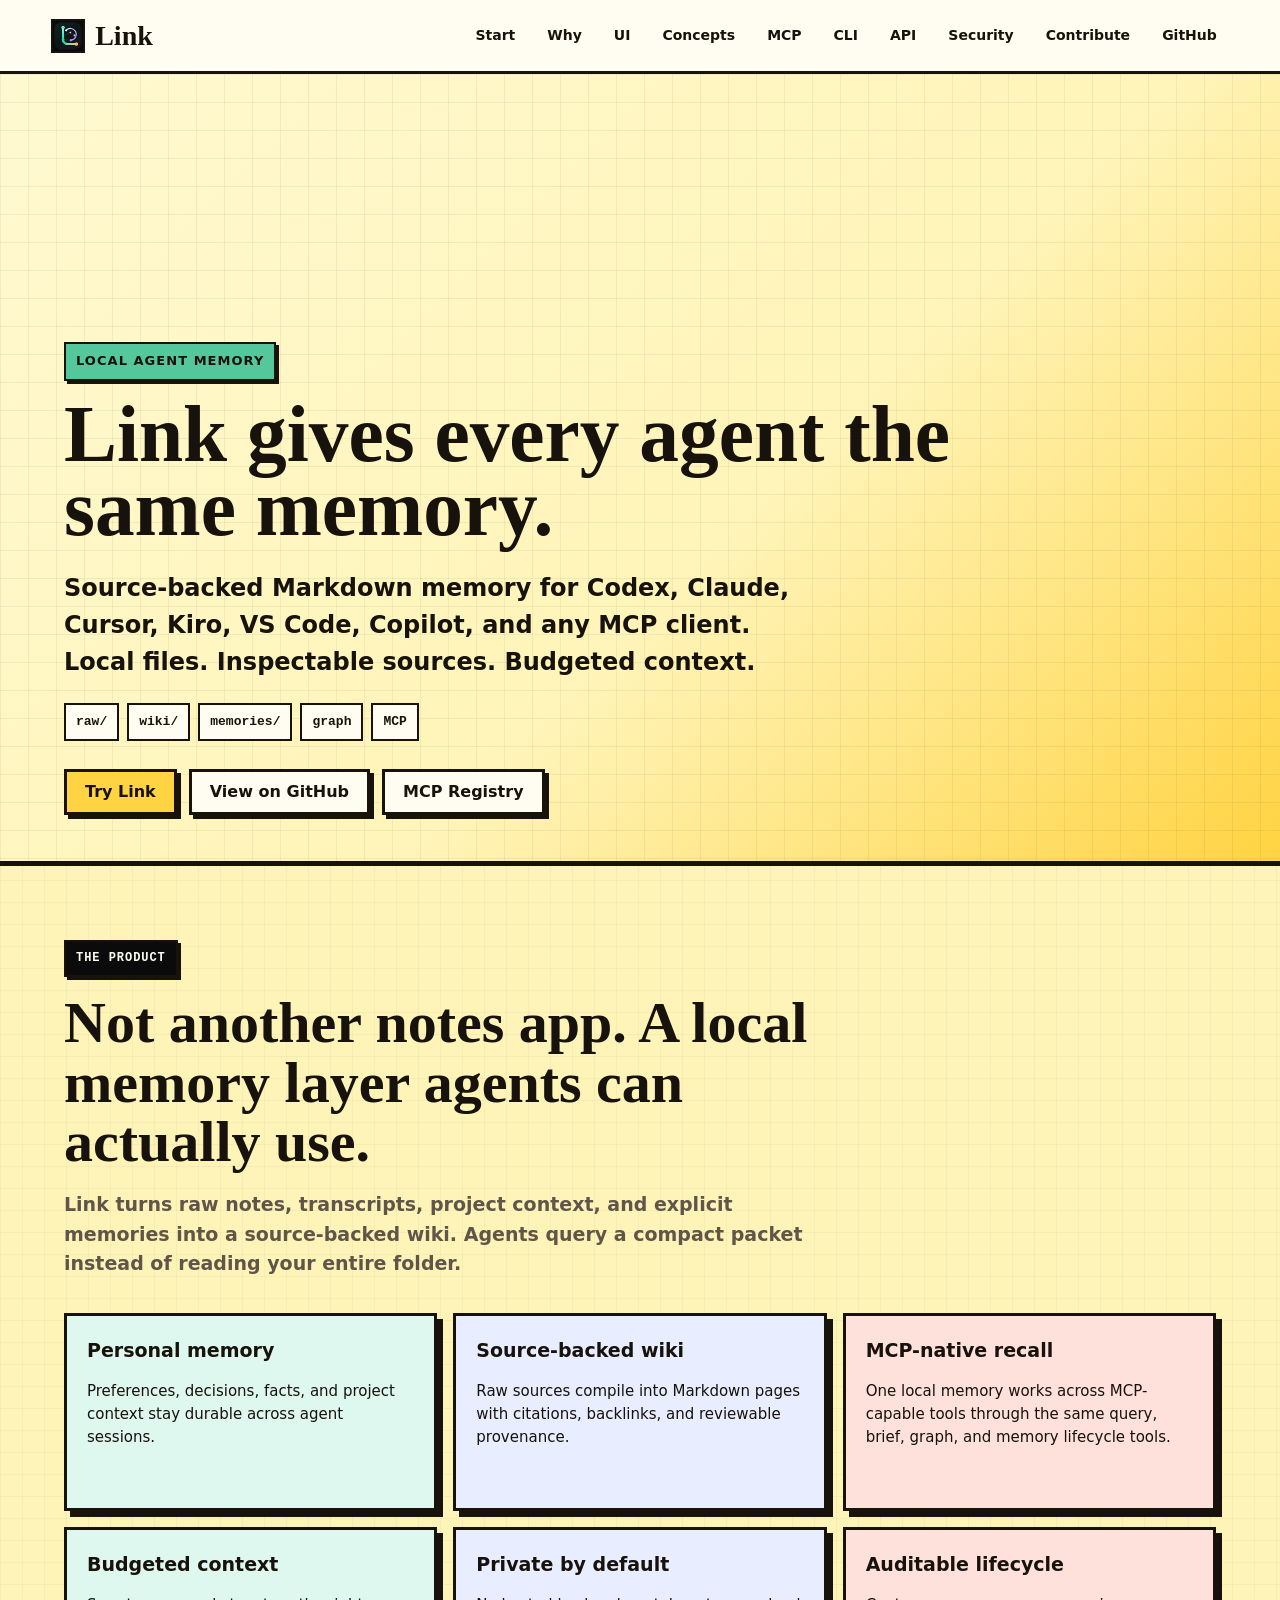
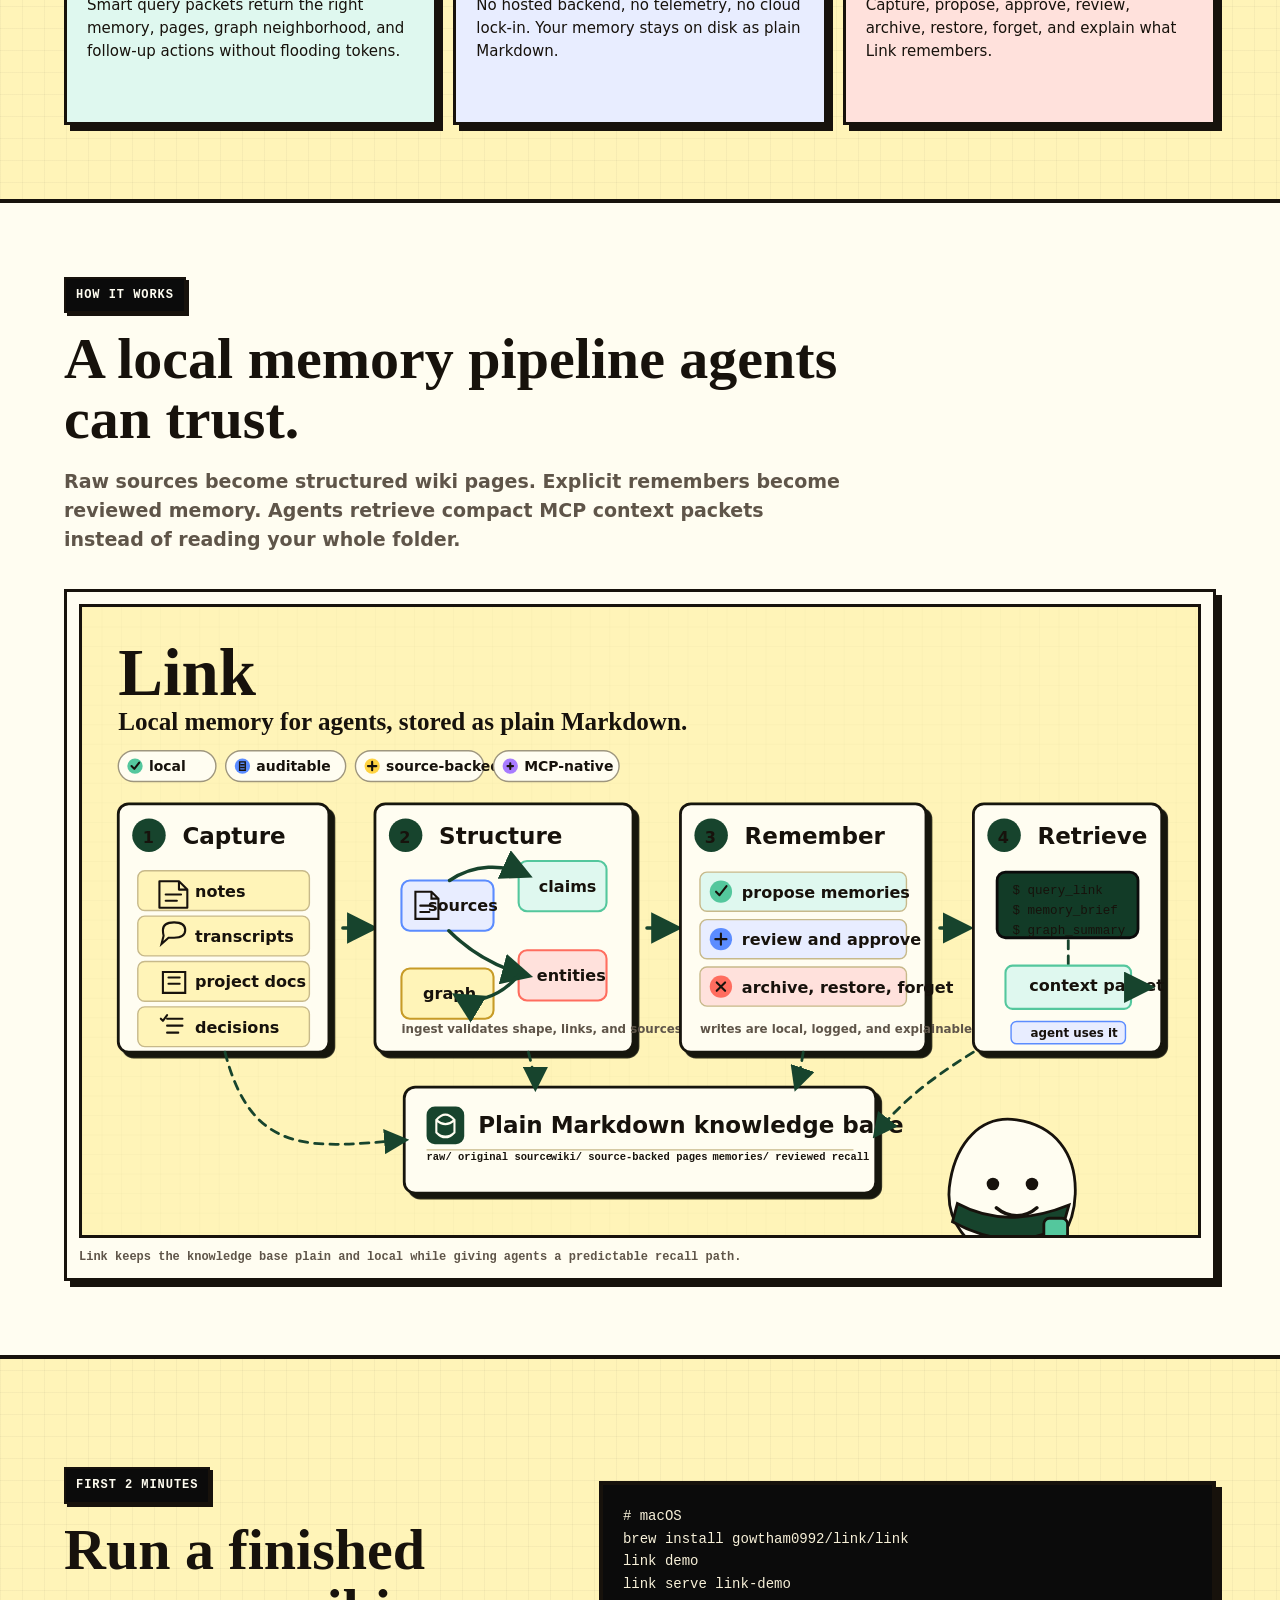
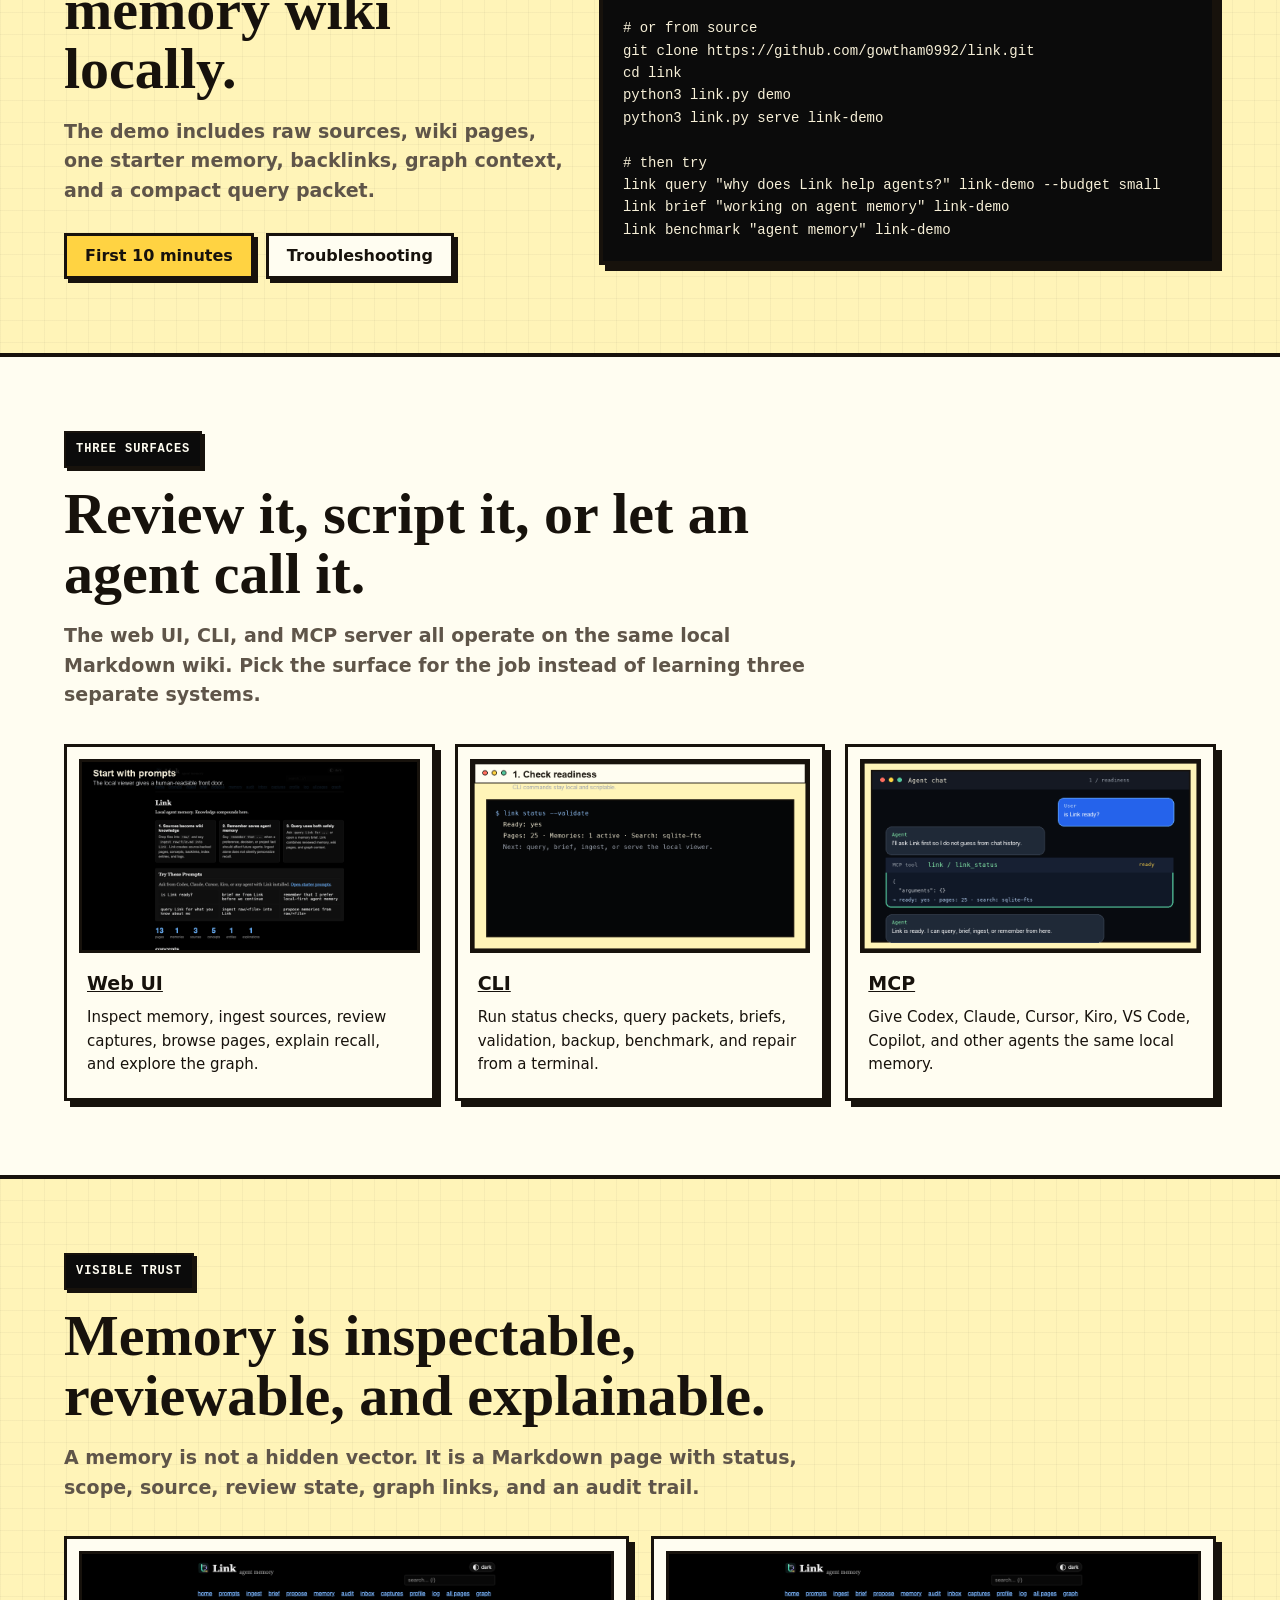
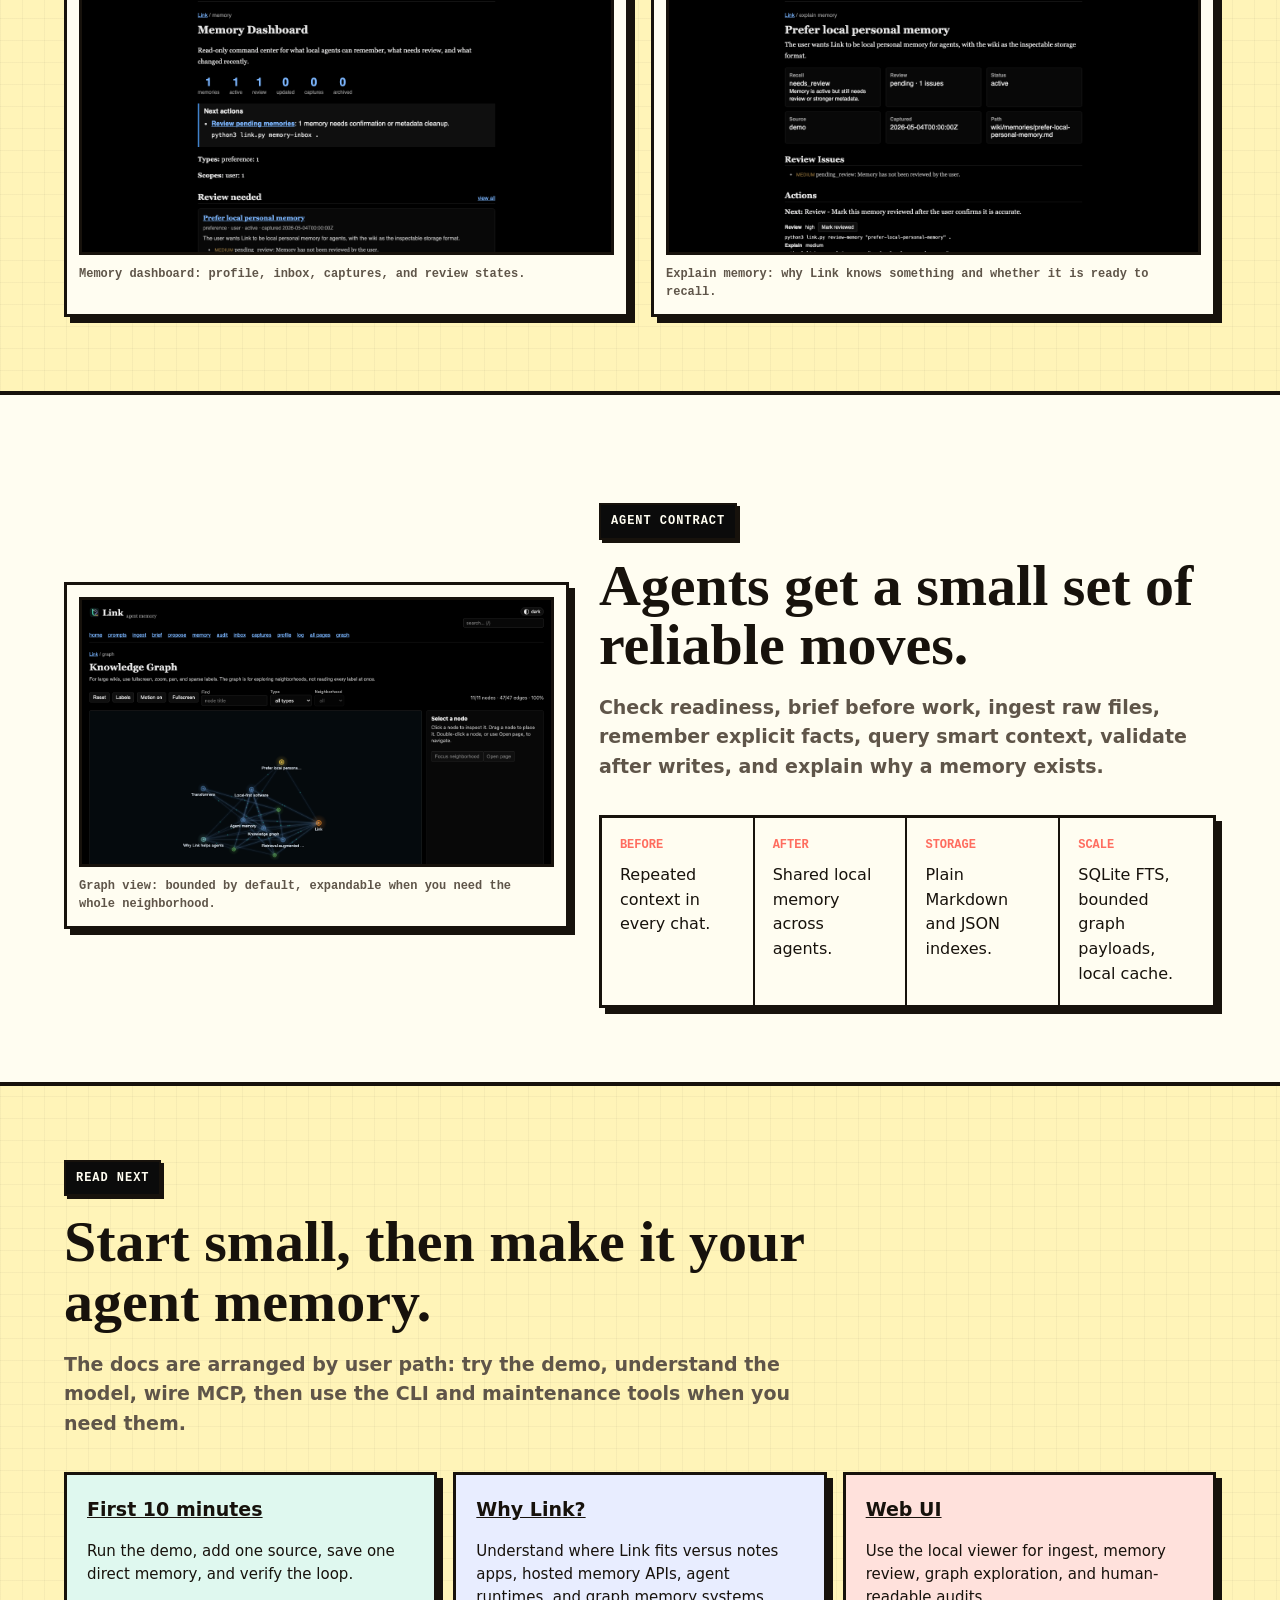
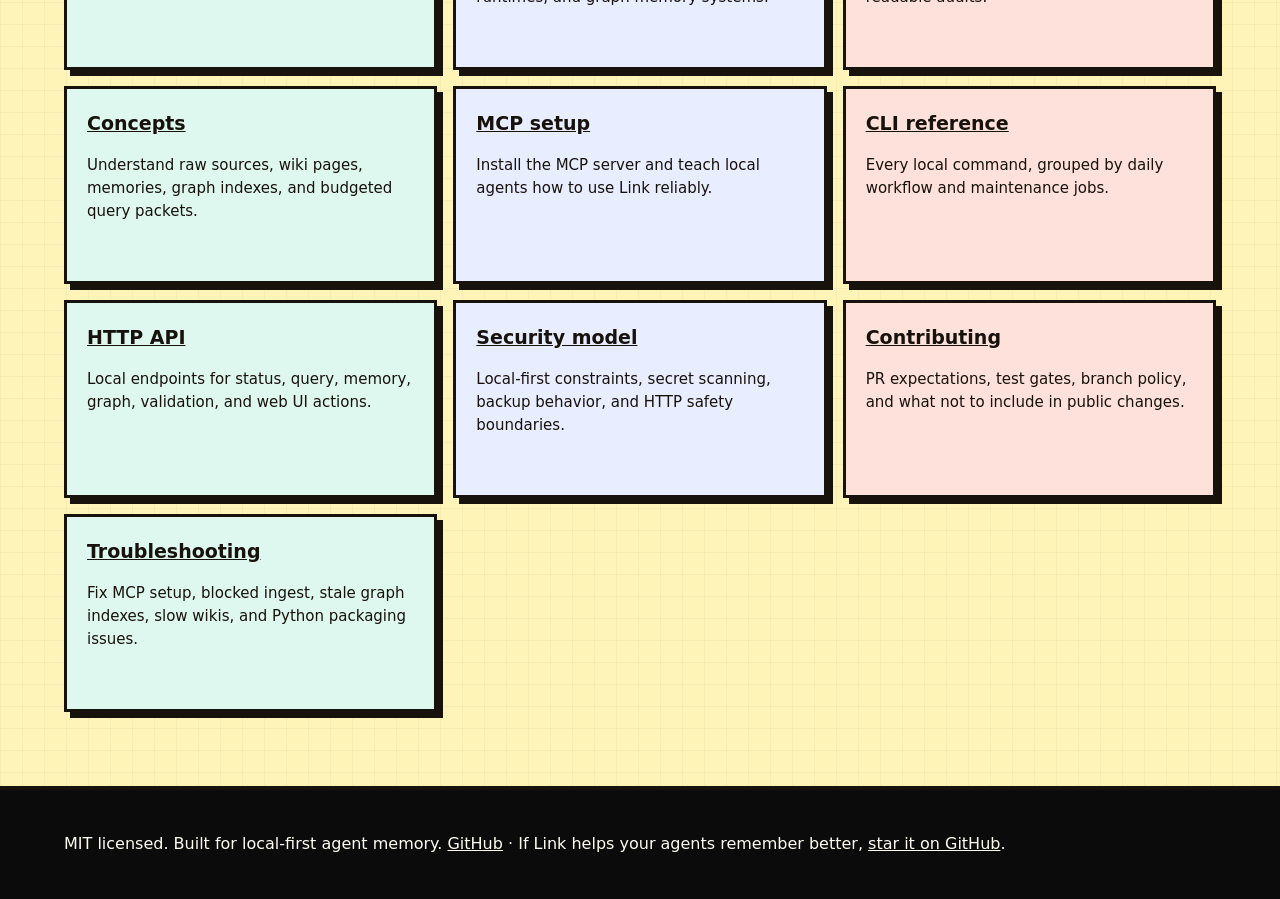
==== docs/index.html @ 5874fead "Add Link architecture diagram" ====
<!doctype html>
<html lang="en">
<head>
  <meta charset="utf-8">
  <meta name="viewport" content="width=device-width, initial-scale=1">
  <meta name="description" content="Link is local, source-backed memory for LLM agents, stored as inspectable Markdown on your machine.">
  <title>Link - Local Agent Memory</title>
  <link rel="stylesheet" href="assets/site.css">
</head>
<body>
  <nav class="site-nav" aria-label="Main">
    <a class="brand" href="index.html"><img src="assets/logo.svg" alt="">Link</a>
    <div class="nav-links">
      <a href="getting-started.html">Start</a>
      <a href="why-link.html">Why</a>
      <a href="ui.html">UI</a>
      <a href="concepts.html">Concepts</a>
      <a href="mcp.html">MCP</a>
      <a href="cli.html">CLI</a>
      <a href="api.html">API</a>
      <a href="security.html">Security</a>
      <a href="contributing.html">Contribute</a>
      <a href="https://github.com/gowtham0992/link">GitHub</a>
    </div>
  </nav>

  <header class="hero" id="top">
    <div class="hero-copy">
      <span class="eyebrow">Local agent memory</span>
      <h1>Link gives every agent the same memory.</h1>
      <p>Source-backed Markdown memory for Codex, Claude, Cursor, Kiro, VS Code, Copilot, and any MCP client. Local files. Inspectable sources. Budgeted context.</p>
      <ul class="hero-notes" aria-label="Link storage model">
        <li>raw/</li>
        <li>wiki/</li>
        <li>memories/</li>
        <li>graph</li>
        <li>MCP</li>
      </ul>
      <div class="actions">
        <a class="button primary" href="getting-started.html">Try Link</a>
        <a class="button" href="https://github.com/gowtham0992/link">View on GitHub</a>
        <a class="button" href="https://registry.modelcontextprotocol.io/?q=io.github.gowtham0992%2Flink">MCP Registry</a>
      </div>
    </div>
  </header>

  <main>
    <section id="why">
      <div class="section-inner">
        <p class="section-kicker">The product</p>
        <h2>Not another notes app. A local memory layer agents can actually use.</h2>
        <p class="lead">Link turns raw notes, transcripts, project context, and explicit memories into a source-backed wiki. Agents query a compact packet instead of reading your entire folder.</p>
        <div class="grid">
          <article class="feature"><h3>Personal memory</h3><p>Preferences, decisions, facts, and project context stay durable across agent sessions.</p></article>
          <article class="feature"><h3>Source-backed wiki</h3><p>Raw sources compile into Markdown pages with citations, backlinks, and reviewable provenance.</p></article>
          <article class="feature"><h3>MCP-native recall</h3><p>One local memory works across MCP-capable tools through the same query, brief, graph, and memory lifecycle tools.</p></article>
          <article class="feature"><h3>Budgeted context</h3><p>Smart query packets return the right memory, pages, graph neighborhood, and follow-up actions without flooding tokens.</p></article>
          <article class="feature"><h3>Private by default</h3><p>No hosted backend, no telemetry, no cloud lock-in. Your memory stays on disk as plain Markdown.</p></article>
          <article class="feature"><h3>Auditable lifecycle</h3><p>Capture, propose, approve, review, archive, restore, forget, and explain what Link remembers.</p></article>
        </div>
      </div>
    </section>

    <section id="architecture">
      <div class="section-inner">
        <p class="section-kicker">How it works</p>
        <h2>A local memory pipeline agents can trust.</h2>
        <p class="lead">Raw sources become structured wiki pages. Explicit remembers become reviewed memory. Agents retrieve compact MCP context packets instead of reading your whole folder.</p>
        <figure class="architecture-card">
          <img src="assets/link-architecture.svg" alt="Link architecture: capture sources, structure wiki knowledge, review memory, and retrieve compact MCP context">
          <figcaption>Link keeps the knowledge base plain and local while giving agents a predictable recall path.</figcaption>
        </figure>
      </div>
    </section>

    <section id="quick-start">
      <div class="section-inner flow">
        <div>
          <p class="section-kicker">First 2 minutes</p>
          <h2>Run a finished memory wiki locally.</h2>
          <p class="lead">The demo includes raw sources, wiki pages, one starter memory, backlinks, graph context, and a compact query packet.</p>
          <div class="actions">
            <a class="button primary" href="getting-started.html">First 10 minutes</a>
            <a class="button" href="troubleshooting.html">Troubleshooting</a>
          </div>
        </div>
        <pre><code># macOS
brew install gowtham0992/link/link
link demo
link serve link-demo

# or from source
git clone https://github.com/gowtham0992/link.git
cd link
python3 link.py demo
python3 link.py serve link-demo

# then try
link query "why does Link help agents?" link-demo --budget small
link brief "working on agent memory" link-demo
link benchmark "agent memory" link-demo</code></pre>
      </div>
    </section>

    <section id="surfaces">
      <div class="section-inner">
        <p class="section-kicker">Three surfaces</p>
        <h2>Review it, script it, or let an agent call it.</h2>
        <p class="lead">The web UI, CLI, and MCP server all operate on the same local Markdown wiki. Pick the surface for the job instead of learning three separate systems.</p>
        <div class="media-grid">
          <article class="media-card">
            <a href="ui.html"><img src="assets/link-ui-tour.gif" alt="Animated Link web UI walkthrough"></a>
            <h3><a href="ui.html">Web UI</a></h3>
            <p>Inspect memory, ingest sources, review captures, browse pages, explain recall, and explore the graph.</p>
          </article>
          <article class="media-card">
            <a href="cli.html"><img src="assets/link-cli-tour.gif" alt="Animated Link CLI walkthrough"></a>
            <h3><a href="cli.html">CLI</a></h3>
            <p>Run status checks, query packets, briefs, validation, backup, benchmark, and repair from a terminal.</p>
          </article>
          <article class="media-card">
            <a href="mcp.html"><img src="assets/link-mcp-agent-chat.gif" alt="Animated Link MCP agent walkthrough"></a>
            <h3><a href="mcp.html">MCP</a></h3>
            <p>Give Codex, Claude, Cursor, Kiro, VS Code, Copilot, and other agents the same local memory.</p>
          </article>
        </div>
      </div>
    </section>

    <section id="memory">
      <div class="section-inner">
        <p class="section-kicker">Visible trust</p>
        <h2>Memory is inspectable, reviewable, and explainable.</h2>
        <p class="lead">A memory is not a hidden vector. It is a Markdown page with status, scope, source, review state, graph links, and an audit trail.</p>
        <div class="screenshot-row">
          <figure class="screenshot-card">
            <img src="assets/link-memory-dashboard-dark.png" alt="Link memory dashboard">
            <figcaption>Memory dashboard: profile, inbox, captures, and review states.</figcaption>
          </figure>
          <figure class="screenshot-card">
            <img src="assets/link-explain-memory-dark.png" alt="Link explain memory view">
            <figcaption>Explain memory: why Link knows something and whether it is ready to recall.</figcaption>
          </figure>
        </div>
      </div>
    </section>

    <section id="mcp">
      <div class="section-inner flow">
        <figure class="screenshot-card">
          <img src="assets/link-graph-dark.png" alt="Link graph view">
          <figcaption>Graph view: bounded by default, expandable when you need the whole neighborhood.</figcaption>
        </figure>
        <div>
          <p class="section-kicker">Agent contract</p>
          <h2>Agents get a small set of reliable moves.</h2>
          <p class="lead">Check readiness, brief before work, ingest raw files, remember explicit facts, query smart context, validate after writes, and explain why a memory exists.</p>
          <div class="compare">
            <div><strong>Before</strong>Repeated context in every chat.</div>
            <div><strong>After</strong>Shared local memory across agents.</div>
            <div><strong>Storage</strong>Plain Markdown and JSON indexes.</div>
            <div><strong>Scale</strong>SQLite FTS, bounded graph payloads, local cache.</div>
          </div>
        </div>
      </div>
    </section>

    <section>
      <div class="section-inner">
        <p class="section-kicker">Read next</p>
        <h2>Start small, then make it your agent memory.</h2>
        <p class="lead">The docs are arranged by user path: try the demo, understand the model, wire MCP, then use the CLI and maintenance tools when you need them.</p>
        <div class="grid">
          <article class="feature"><h3><a href="getting-started.html">First 10 minutes</a></h3><p>Run the demo, add one source, save one direct memory, and verify the loop.</p></article>
          <article class="feature"><h3><a href="why-link.html">Why Link?</a></h3><p>Understand where Link fits versus notes apps, hosted memory APIs, agent runtimes, and graph memory systems.</p></article>
          <article class="feature"><h3><a href="ui.html">Web UI</a></h3><p>Use the local viewer for ingest, memory review, graph exploration, and human-readable audits.</p></article>
          <article class="feature"><h3><a href="concepts.html">Concepts</a></h3><p>Understand raw sources, wiki pages, memories, graph indexes, and budgeted query packets.</p></article>
          <article class="feature"><h3><a href="mcp.html">MCP setup</a></h3><p>Install the MCP server and teach local agents how to use Link reliably.</p></article>
          <article class="feature"><h3><a href="cli.html">CLI reference</a></h3><p>Every local command, grouped by daily workflow and maintenance jobs.</p></article>
          <article class="feature"><h3><a href="api.html">HTTP API</a></h3><p>Local endpoints for status, query, memory, graph, validation, and web UI actions.</p></article>
          <article class="feature"><h3><a href="security.html">Security model</a></h3><p>Local-first constraints, secret scanning, backup behavior, and HTTP safety boundaries.</p></article>
          <article class="feature"><h3><a href="contributing.html">Contributing</a></h3><p>PR expectations, test gates, branch policy, and what not to include in public changes.</p></article>
          <article class="feature"><h3><a href="troubleshooting.html">Troubleshooting</a></h3><p>Fix MCP setup, blocked ingest, stale graph indexes, slow wikis, and Python packaging issues.</p></article>
        </div>
      </div>
    </section>
  </main>

  <footer>
    <div class="section-inner">MIT licensed. Built for local-first agent memory. <a href="https://github.com/gowtham0992/link">GitHub</a> · If Link helps your agents remember better, <a href="https://github.com/gowtham0992/link">star it on GitHub</a>.</div>
  </footer>
</body>
</html>
---- docs/assets/site.css ----
:root {
  color-scheme: light;
  --paper: #fff4b8;
  --paper-2: #fffdf1;
  --ink: #17120c;
  --muted: #5f5549;
  --border: #17120c;
  --green: #54c79d;
  --blue: #5b8cff;
  --red: #ff6d5f;
  --purple: #a87cff;
  --yellow: #ffd342;
  --black: #0b0b0b;
  --shadow: 6px 6px 0 var(--border);
  font-family: ui-sans-serif, system-ui, -apple-system, BlinkMacSystemFont, "Segoe UI", sans-serif;
}

* { box-sizing: border-box; }
html { scroll-behavior: smooth; }
body {
  margin: 0;
  color: var(--ink);
  background:
    linear-gradient(rgba(23, 18, 12, 0.035) 1px, transparent 1px),
    linear-gradient(90deg, rgba(23, 18, 12, 0.035) 1px, transparent 1px),
    var(--paper);
  background-size: 22px 22px;
  line-height: 1.55;
}

a { color: inherit; }

.site-nav {
  position: sticky;
  z-index: 10;
  top: 0;
  display: flex;
  align-items: center;
  justify-content: space-between;
  gap: 24px;
  padding: 14px clamp(18px, 4vw, 54px);
  background: var(--paper-2);
  border-bottom: 3px solid var(--border);
}

.brand {
  display: flex;
  align-items: center;
  gap: 10px;
  font-family: Georgia, serif;
  font-size: 28px;
  font-weight: 800;
  letter-spacing: 0;
  text-decoration: none;
  white-space: nowrap;
}

.brand img {
  width: 34px;
  height: 34px;
  border: 2px solid var(--border);
  background: var(--black);
}

.nav-links {
  display: flex;
  align-items: center;
  flex-wrap: wrap;
  gap: 8px;
  color: var(--ink);
  font-size: 14px;
  font-weight: 800;
}

.nav-links a {
  padding: 6px 10px;
  border: 2px solid transparent;
  text-decoration: none;
}

.nav-links a:hover,
.nav-links a[aria-current="page"] {
  background: var(--yellow);
  border-color: var(--border);
}

.hero {
  position: relative;
  overflow: hidden;
  min-height: 88vh;
  display: grid;
  align-items: end;
  padding: 74px clamp(20px, 5vw, 72px) 46px;
  background:
    linear-gradient(rgba(23, 18, 12, 0.055) 1px, transparent 1px),
    linear-gradient(90deg, rgba(23, 18, 12, 0.055) 1px, transparent 1px),
    linear-gradient(135deg, #fff9d1 0%, #fff4b8 58%, #ffd342 100%);
  background-size: 28px 28px, 28px 28px, auto;
  border-bottom: 5px solid var(--border);
}

.hero-copy {
  position: relative;
  z-index: 1;
  max-width: 960px;
}

.page-hero {
  padding: 70px clamp(20px, 5vw, 72px) 52px;
  border-bottom: 5px solid var(--border);
  background:
    linear-gradient(rgba(23, 18, 12, 0.055) 1px, transparent 1px),
    linear-gradient(90deg, rgba(23, 18, 12, 0.055) 1px, transparent 1px),
    linear-gradient(135deg, #fffdf1 0%, #fff4b8 76%, #ffd342 100%);
  background-size: 28px 28px, 28px 28px, auto;
}

.hero-inner,
.section-inner {
  max-width: 1160px;
  margin: 0 auto;
}

.eyebrow,
.section-kicker {
  display: inline-flex;
  align-items: center;
  gap: 8px;
  margin: 0 0 16px;
  padding: 7px 10px;
  background: var(--green);
  border: 2px solid var(--border);
  color: var(--ink);
  font-size: 13px;
  font-weight: 900;
  text-transform: uppercase;
  letter-spacing: 0.08em;
  box-shadow: 3px 3px 0 var(--border);
}

.section-kicker {
  background: var(--black);
  color: var(--paper-2);
  font-family: "SFMono-Regular", Consolas, monospace;
  font-size: 12px;
}

h1,
h2 {
  margin: 0;
  font-family: Georgia, "Times New Roman", serif;
  letter-spacing: 0;
}

h1 {
  max-width: 900px;
  font-size: clamp(46px, 6.2vw, 84px);
  line-height: 0.94;
}

h2 {
  max-width: 820px;
  margin-bottom: 18px;
  font-size: clamp(32px, 5vw, 58px);
  line-height: 1.03;
}

h3 {
  margin: 0 0 10px;
  font-size: 19px;
}

.hero p,
.page-hero p {
  max-width: 760px;
  margin: 24px 0 0;
  color: var(--ink);
  font-size: clamp(18px, 2vw, 24px);
  font-weight: 650;
}

.lead {
  max-width: 780px;
  margin: 0;
  color: var(--muted);
  font-size: 19px;
  font-weight: 560;
}

.hero-notes,
.actions {
  display: flex;
  flex-wrap: wrap;
  gap: 8px;
  margin: 22px 0 0;
  padding: 0;
  list-style: none;
}

.hero-notes li,
.chip {
  padding: 7px 10px;
  background: var(--paper-2);
  border: 2px solid var(--border);
  font-family: "SFMono-Regular", Consolas, monospace;
  font-size: 13px;
  font-weight: 800;
}

.actions {
  gap: 12px;
  margin-top: 28px;
}

.button {
  display: inline-flex;
  align-items: center;
  justify-content: center;
  min-height: 46px;
  padding: 0 18px;
  border: 3px solid var(--border);
  background: var(--paper-2);
  color: var(--ink);
  text-decoration: none;
  font-weight: 900;
  box-shadow: 4px 4px 0 var(--border);
  transition: transform 120ms ease, box-shadow 120ms ease;
}

.button:hover {
  transform: translate(2px, 2px);
  box-shadow: 2px 2px 0 var(--border);
}

.button.primary {
  background: var(--yellow);
  border-color: var(--border);
  color: var(--ink);
}

main { background: transparent; }

section,
.doc-section {
  scroll-margin-top: 82px;
  padding: 74px clamp(20px, 5vw, 72px);
  border-bottom: 4px solid var(--border);
}

section:nth-child(2n),
.doc-section.alt { background: var(--paper-2); }

.grid {
  display: grid;
  grid-template-columns: repeat(3, minmax(0, 1fr));
  gap: 16px;
  margin-top: 34px;
}

.grid.two-up {
  grid-template-columns: repeat(2, minmax(0, 1fr));
}

.feature,
.panel {
  min-height: 198px;
  padding: 20px;
  border: 3px solid var(--border);
  background: var(--paper-2);
  box-shadow: var(--shadow);
}

.feature:nth-child(3n + 1) { background: #dff8ef; }
.feature:nth-child(3n + 2) { background: #e8edff; }
.feature:nth-child(3n + 3) { background: #ffe1dc; }

.feature p,
.panel p,
.panel li {
  color: var(--ink);
  font-size: 15px;
}

.flow {
  display: grid;
  grid-template-columns: 0.9fr 1.1fr;
  gap: 30px;
  align-items: center;
  margin-top: 34px;
}

.screenshot-row {
  display: grid;
  grid-template-columns: repeat(2, minmax(0, 1fr));
  gap: 22px;
  margin-top: 34px;
}

.media-grid {
  display: grid;
  grid-template-columns: repeat(3, minmax(0, 1fr));
  gap: 20px;
  margin-top: 34px;
}

.media-card {
  padding: 12px;
  border: 3px solid var(--border);
  background: var(--paper-2);
  box-shadow: var(--shadow);
}

.media-card img {
  width: 100%;
  display: block;
  border: 3px solid var(--border);
  background: var(--black);
}

.media-card h3 {
  margin: 16px 8px 8px;
}

.media-card p {
  margin: 0 8px 10px;
  color: var(--ink);
  font-size: 15px;
}

.flow img,
.screenshot-row img {
  width: 100%;
  display: block;
  border: 4px solid var(--border);
  background: var(--black);
  box-shadow: var(--shadow);
}

.screenshot-card {
  margin: 0;
  padding: 12px;
  border: 3px solid var(--border);
  background: var(--paper-2);
  box-shadow: var(--shadow);
  overflow: hidden;
}

.architecture-card {
  margin: 34px 0 0;
  padding: 12px;
  border: 3px solid var(--border);
  background: var(--paper-2);
  box-shadow: var(--shadow);
}

.architecture-card img {
  display: block;
  width: 100%;
  border: 3px solid var(--border);
  background: var(--paper);
}

.screenshot-card img {
  width: 100%;
  display: block;
  border-width: 3px;
  box-shadow: none;
}

.media-wide {
  max-width: 900px;
  margin: 0 0 28px;
}

.doc-content > .screenshot-card {
  max-width: 900px;
}

figcaption {
  margin-top: 10px;
  font-family: "SFMono-Regular", Consolas, monospace;
  font-size: 12px;
  font-weight: 800;
  color: var(--muted);
}

pre {
  overflow-x: auto;
  margin: 0;
  padding: 20px;
  background: var(--black);
  border: 4px solid var(--border);
  color: #f7f0d8;
  font-size: 14px;
  line-height: 1.6;
  box-shadow: var(--shadow);
}

code { font-family: "SFMono-Regular", Consolas, monospace; }

.compare,
.doc-table,
.choice-table {
  display: grid;
  grid-template-columns: repeat(4, minmax(0, 1fr));
  gap: 0;
  margin-top: 34px;
  border: 3px solid var(--border);
  background: var(--border);
  box-shadow: var(--shadow);
}

.compare div,
.doc-table div,
.choice-table div {
  background: var(--paper-2);
  padding: 18px;
  border-right: 2px solid var(--border);
}

.compare div:last-child,
.doc-table div:last-child { border-right: 0; }

.compare strong,
.doc-table strong,
.choice-table strong {
  display: block;
  margin-bottom: 8px;
  color: var(--red);
  font-family: "SFMono-Regular", Consolas, monospace;
  text-transform: uppercase;
  font-size: 12px;
}

.choice-table {
  grid-template-columns: 1fr;
}

.choice-table div {
  display: grid;
  grid-template-columns: 0.75fr 1fr 1fr;
  gap: 0;
  padding: 0;
  border-right: 0;
  border-bottom: 2px solid var(--border);
}

.choice-table div:last-child {
  border-bottom: 0;
}

.choice-table span,
.choice-table strong {
  margin: 0;
  padding: 16px;
  border-right: 2px solid var(--border);
}

.choice-table span:last-child,
.choice-table strong:last-child {
  border-right: 0;
}

.choice-table span:first-child {
  font-weight: 900;
}

.doc-grid {
  display: grid;
  grid-template-columns: minmax(0, 260px) minmax(0, 1fr);
  gap: 34px;
  align-items: start;
}

.toc {
  position: sticky;
  top: 92px;
  padding: 18px;
  border: 3px solid var(--border);
  background: #e8edff;
  box-shadow: var(--shadow);
}

.toc strong {
  display: block;
  margin-bottom: 10px;
  font-family: "SFMono-Regular", Consolas, monospace;
  font-size: 12px;
  text-transform: uppercase;
}

.toc a {
  display: block;
  margin: 8px 0;
  font-weight: 800;
}

.doc-content {
  min-width: 0;
}

.doc-content h2 {
  margin-top: 44px;
}

.doc-content h2:first-child {
  margin-top: 0;
}

.doc-content p,
.doc-content li {
  max-width: 820px;
}

.callout {
  margin: 24px 0;
  padding: 18px;
  border: 3px solid var(--border);
  background: #dff8ef;
  box-shadow: var(--shadow);
}

.callout strong {
  display: block;
  margin-bottom: 6px;
}

footer {
  padding: 42px clamp(20px, 5vw, 72px);
  color: var(--paper-2);
  background: var(--black);
}

footer a {
  color: var(--paper-2);
}

@media (max-width: 920px) {
  .doc-grid,
  .grid,
  .grid.two-up,
  .flow,
  .screenshot-row,
  .media-grid,
  .compare,
  .doc-table,
  .choice-table,
  .choice-table div {
    grid-template-columns: 1fr;
  }

  .toc {
    position: static;
  }

  .compare div,
  .doc-table div {
    border-right: 0;
    border-bottom: 2px solid var(--border);
  }

  .compare div:last-child,
  .doc-table div:last-child {
    border-bottom: 0;
  }

  .choice-table span,
  .choice-table strong {
    border-right: 0;
    border-bottom: 2px solid var(--border);
  }

  .choice-table span:last-child,
  .choice-table strong:last-child {
    border-bottom: 0;
  }
}

@media (max-width: 820px) {
  .site-nav {
    position: static;
    align-items: flex-start;
    flex-direction: column;
  }

  .nav-links { gap: 6px; }

  .hero {
    min-height: 78vh;
    padding-top: 48px;
    background:
      linear-gradient(rgba(23, 18, 12, 0.055) 1px, transparent 1px),
      linear-gradient(90deg, rgba(23, 18, 12, 0.055) 1px, transparent 1px),
      linear-gradient(135deg, #fff9d1 0%, #fff4b8 68%, #ffd342 100%);
    background-size: 26px 26px, 26px 26px, auto;
  }
}
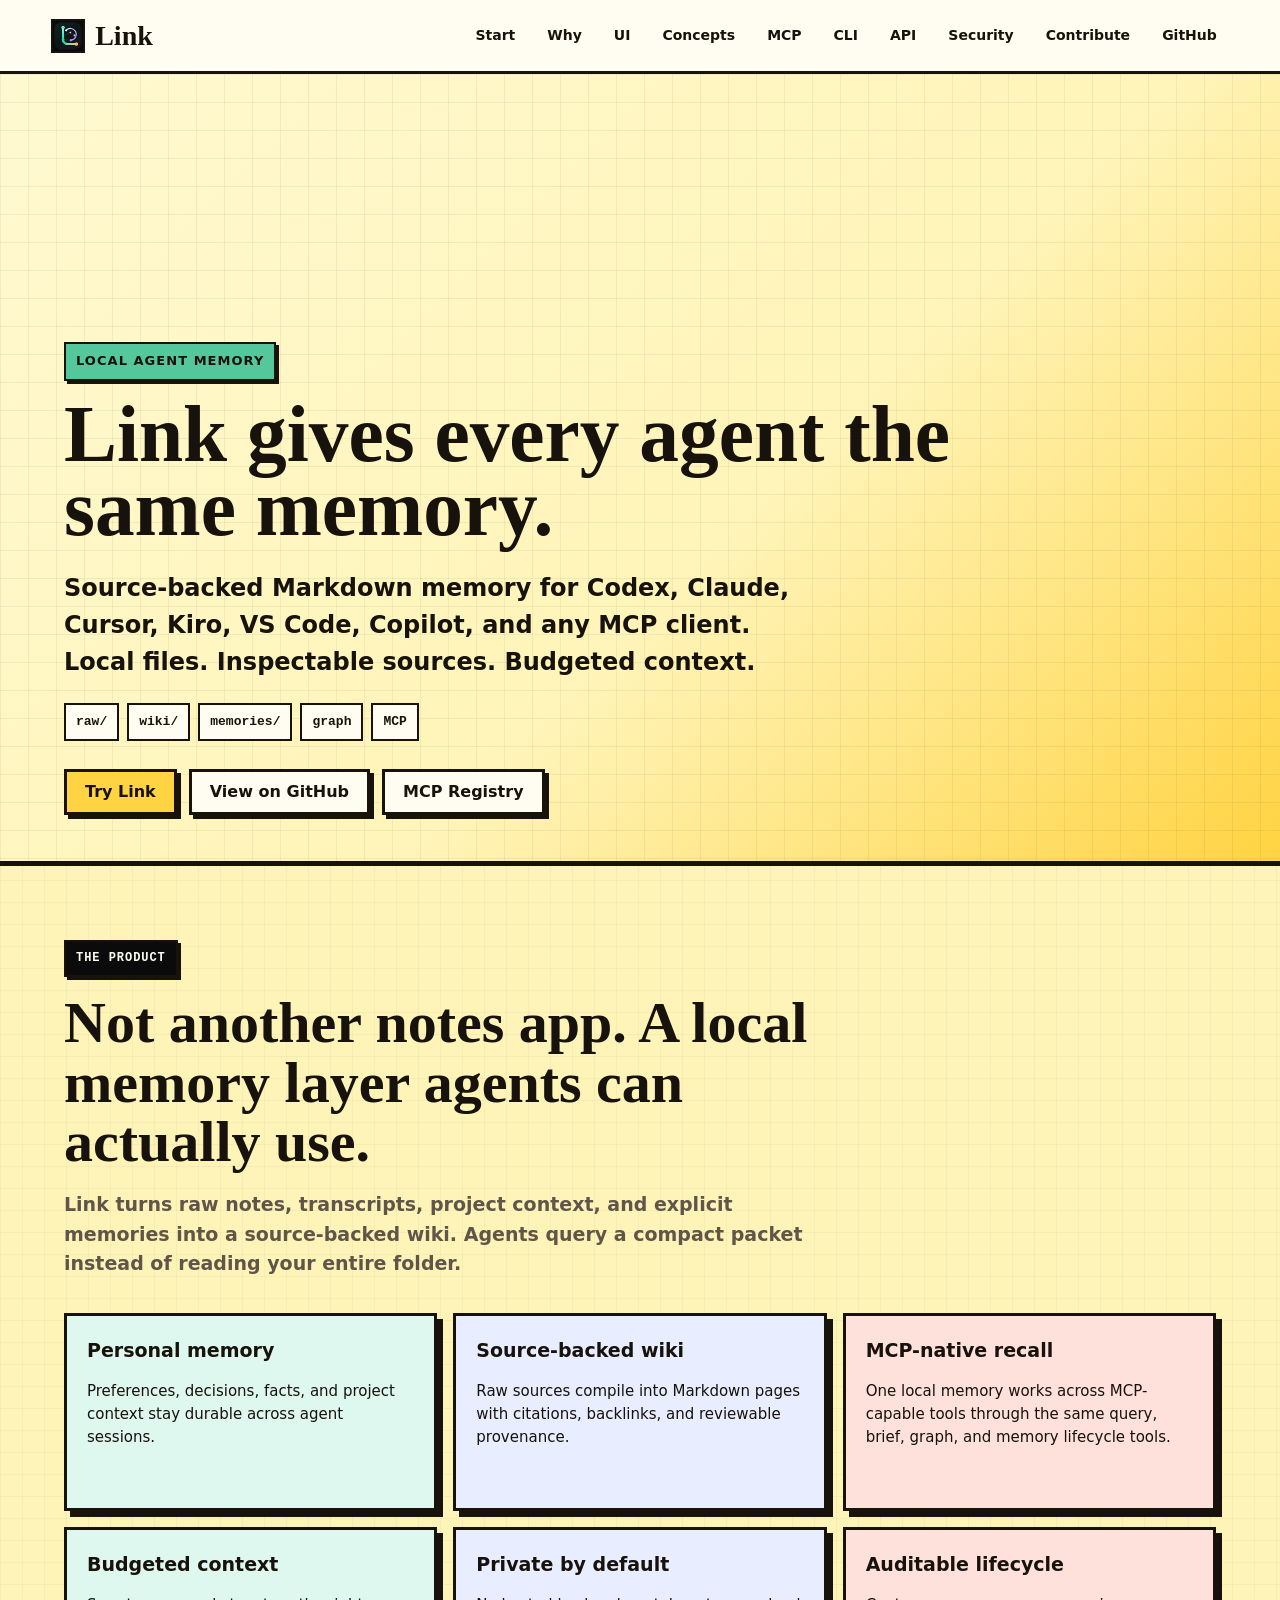
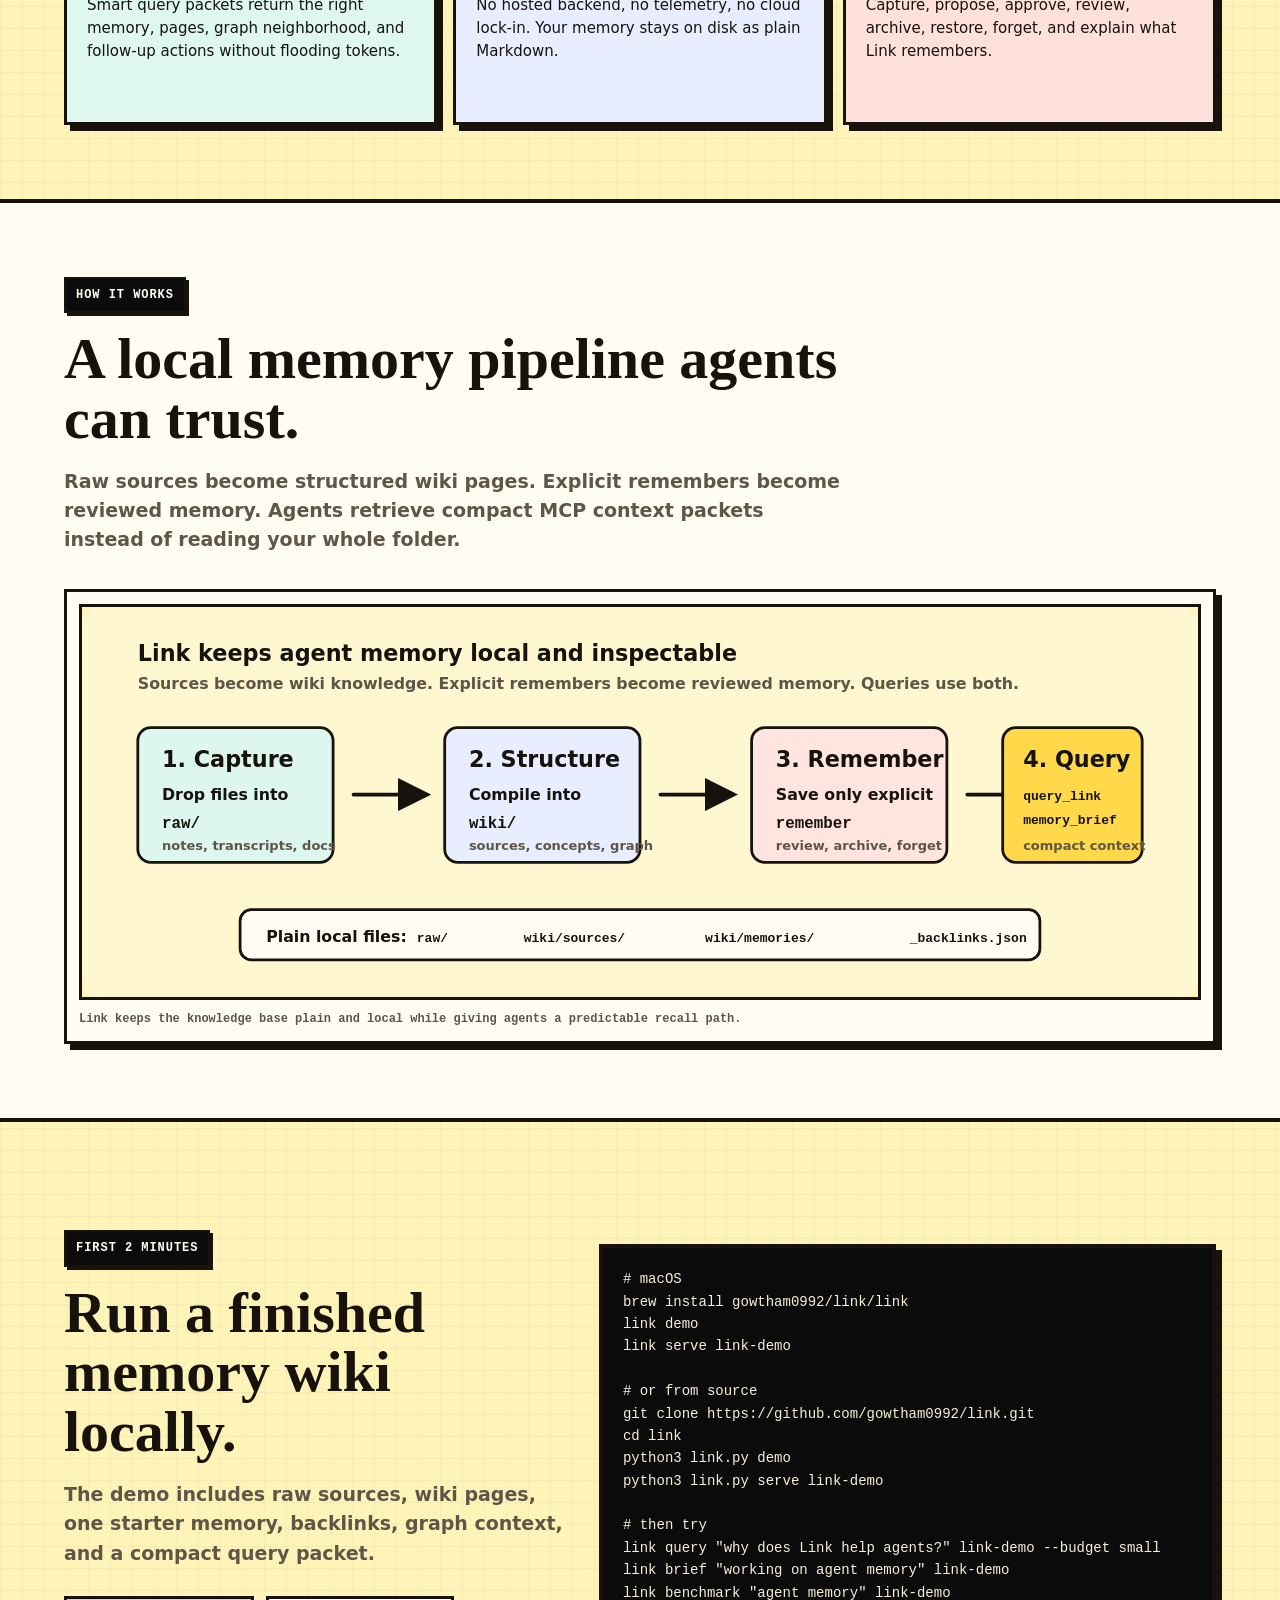
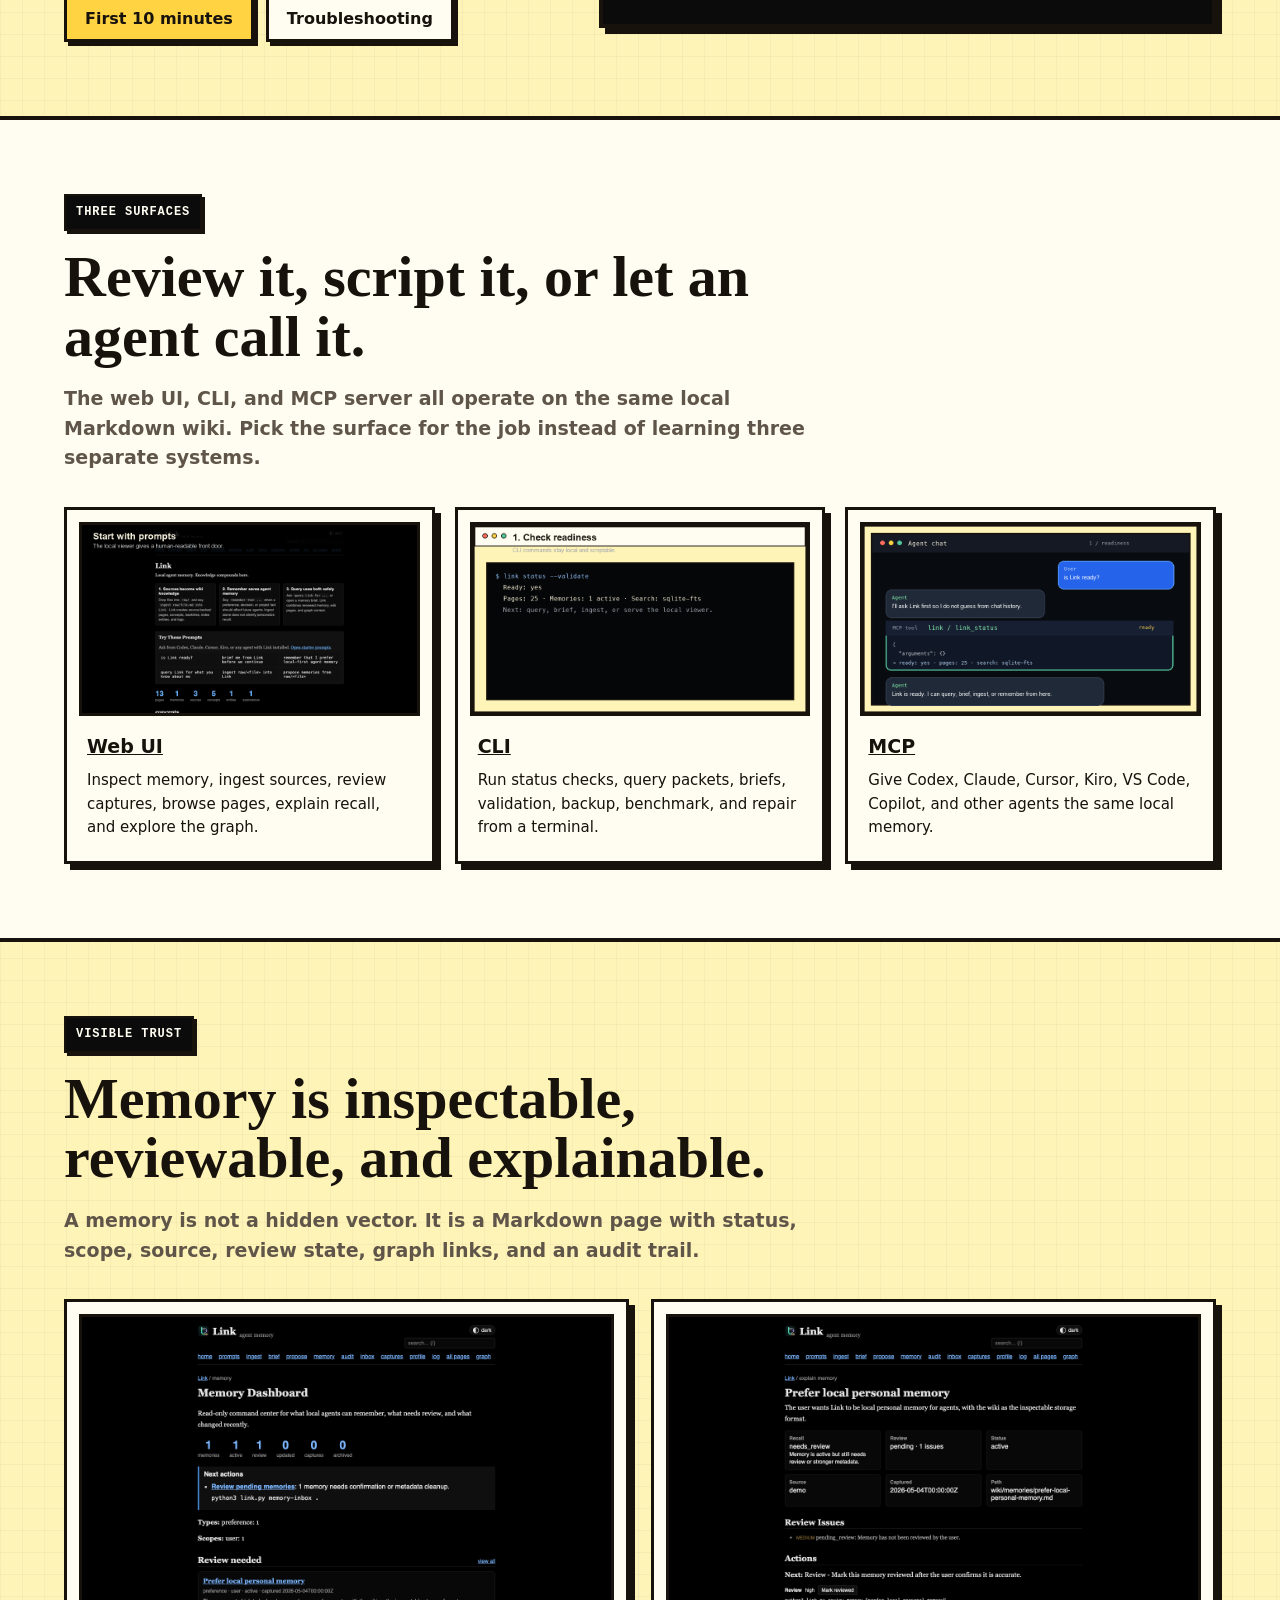
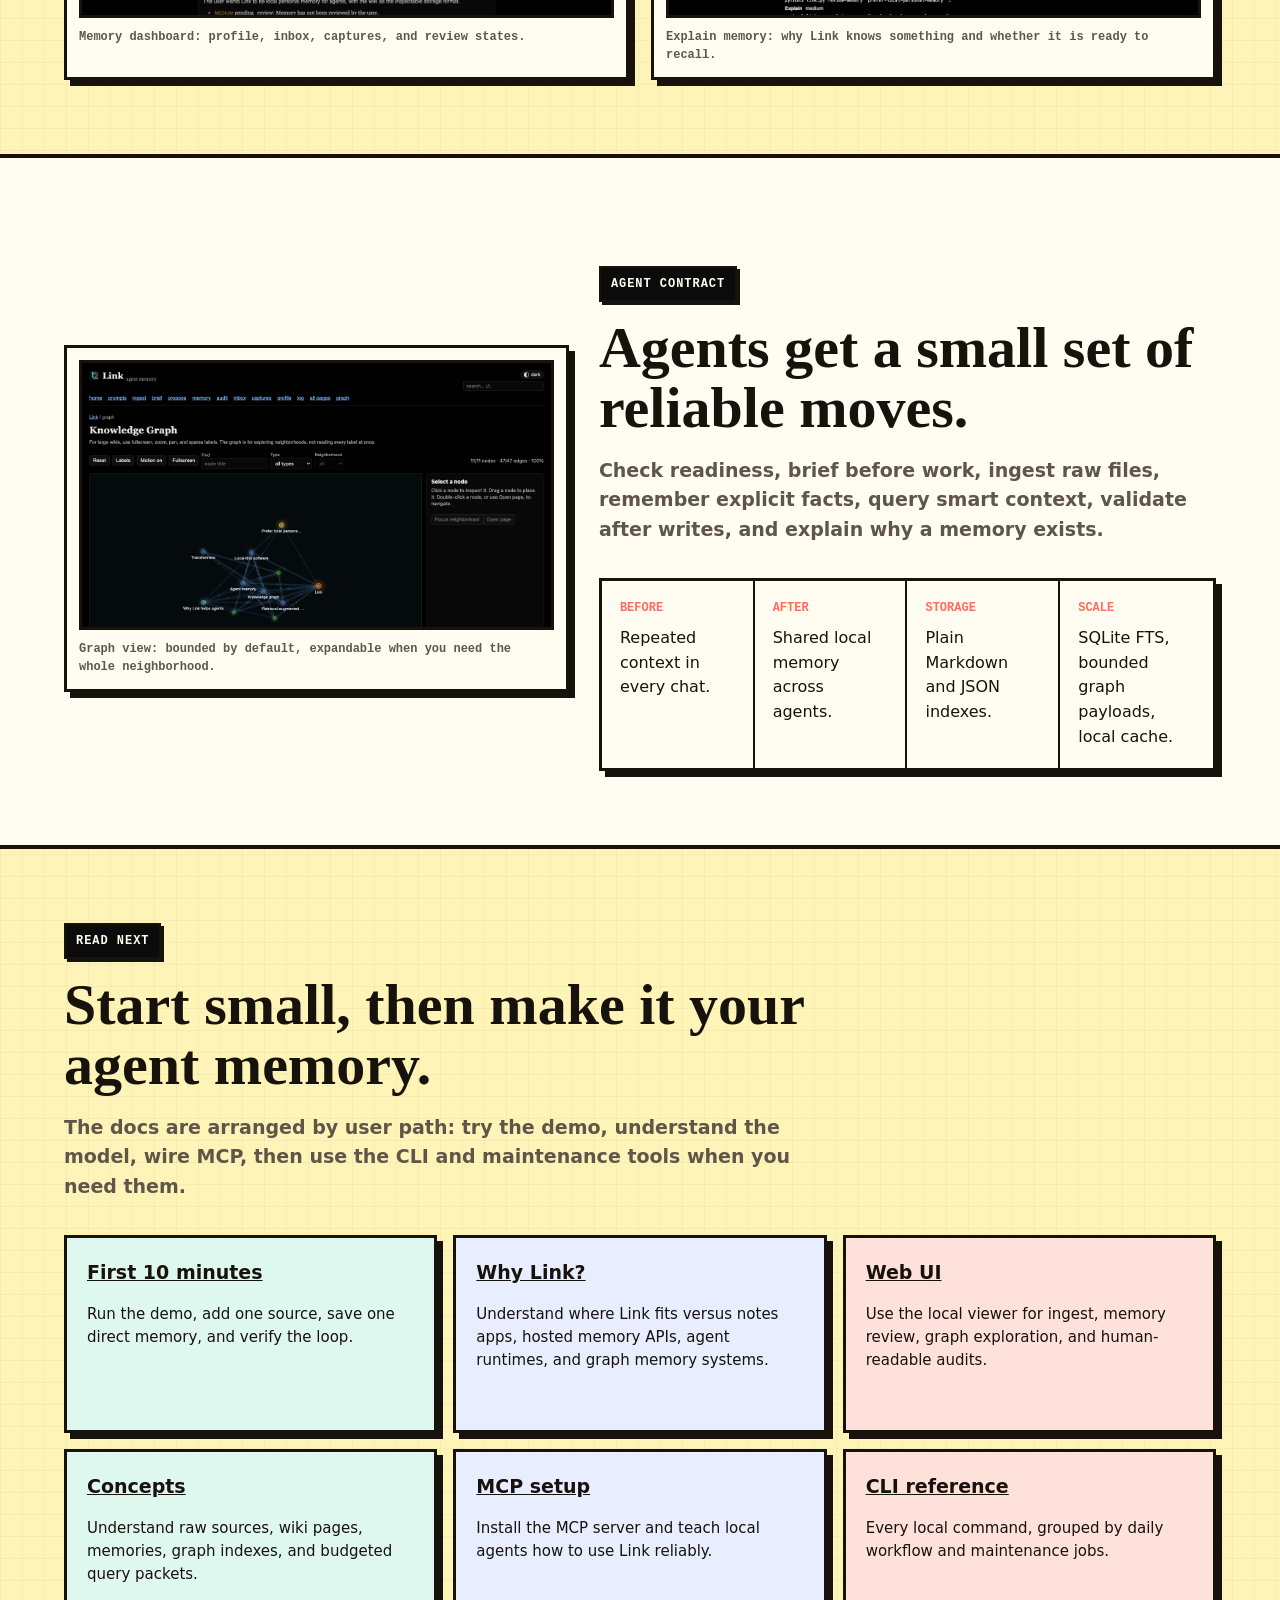
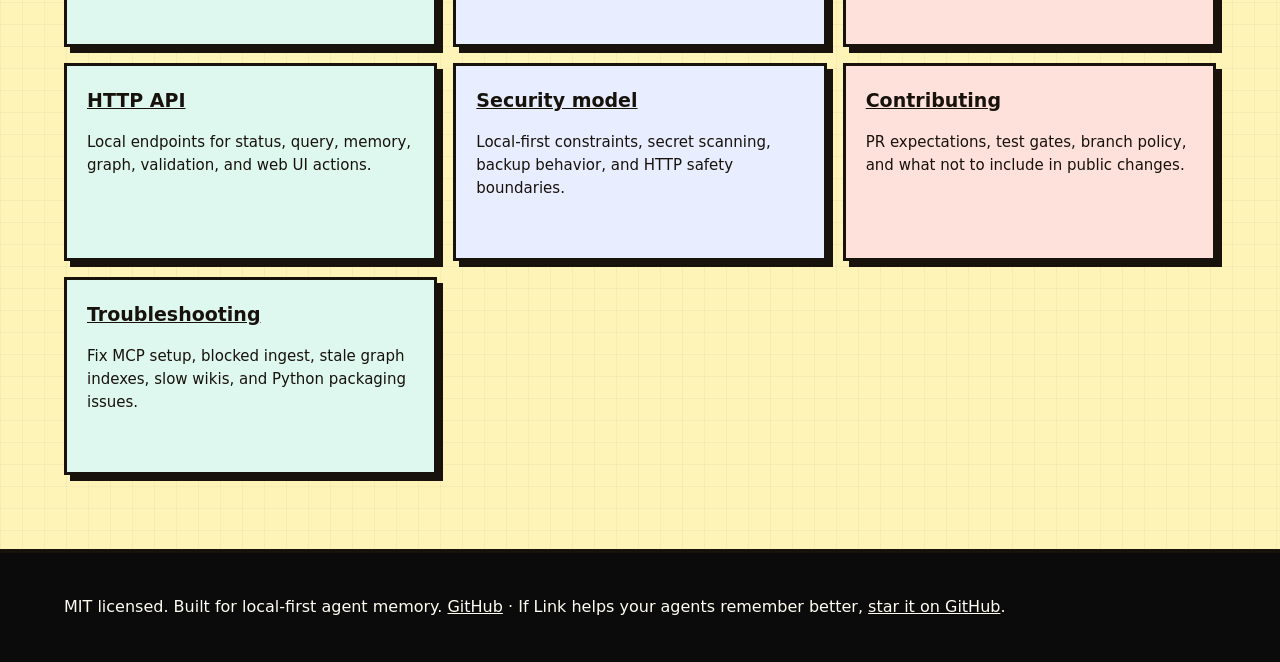
==== commit 04431f74: "Rename architecture diagram asset" ====
--- a/docs/index.html
+++ b/docs/index.html
@@ -67,7 +67,7 @@
         <h2>A local memory pipeline agents can trust.</h2>
         <p class="lead">Raw sources become structured wiki pages. Explicit remembers become reviewed memory. Agents retrieve compact MCP context packets instead of reading your whole folder.</p>
         <figure class="architecture-card">
-          <img src="assets/link-architecture.svg" alt="Link architecture: capture sources, structure wiki knowledge, review memory, and retrieve compact MCP context">
+          <img src="assets/link-memory-flow.svg" alt="Link architecture: capture sources, structure wiki knowledge, review memory, and retrieve compact MCP context">
           <figcaption>Link keeps the knowledge base plain and local while giving agents a predictable recall path.</figcaption>
         </figure>
       </div>
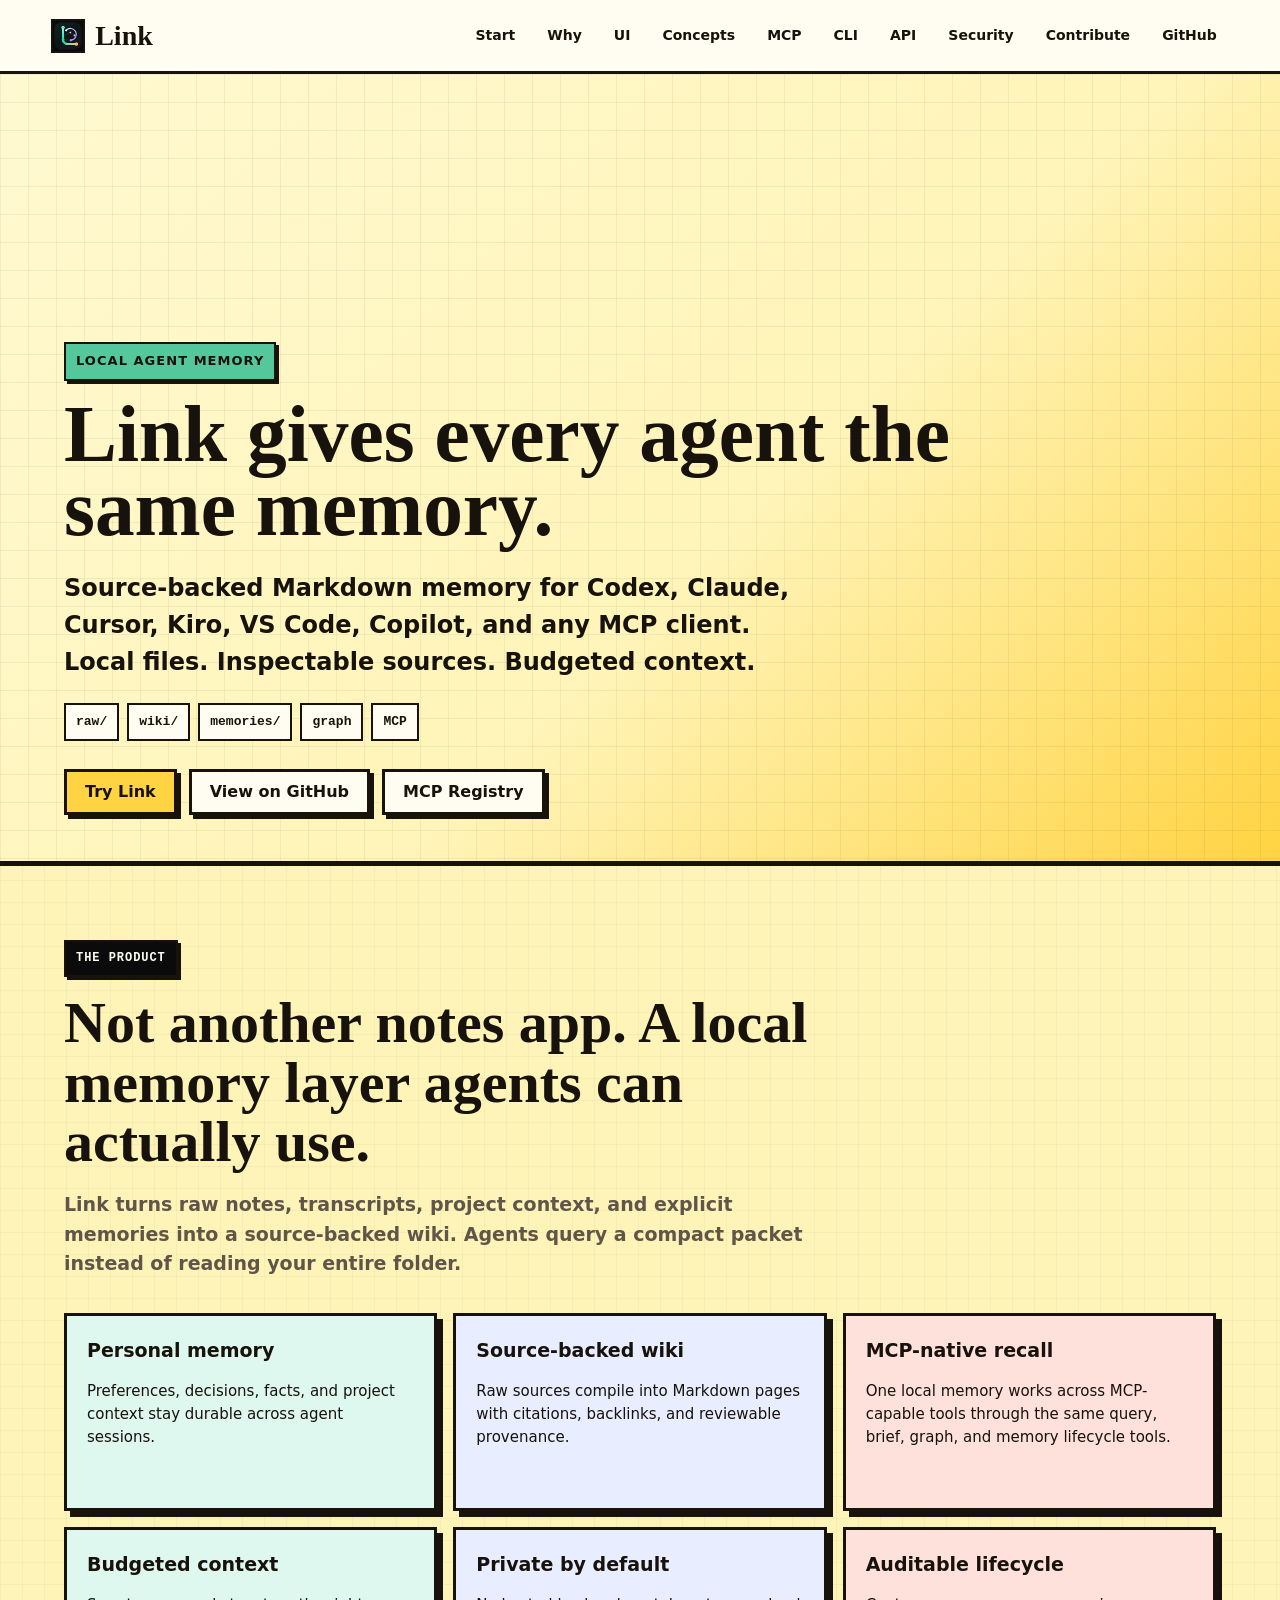
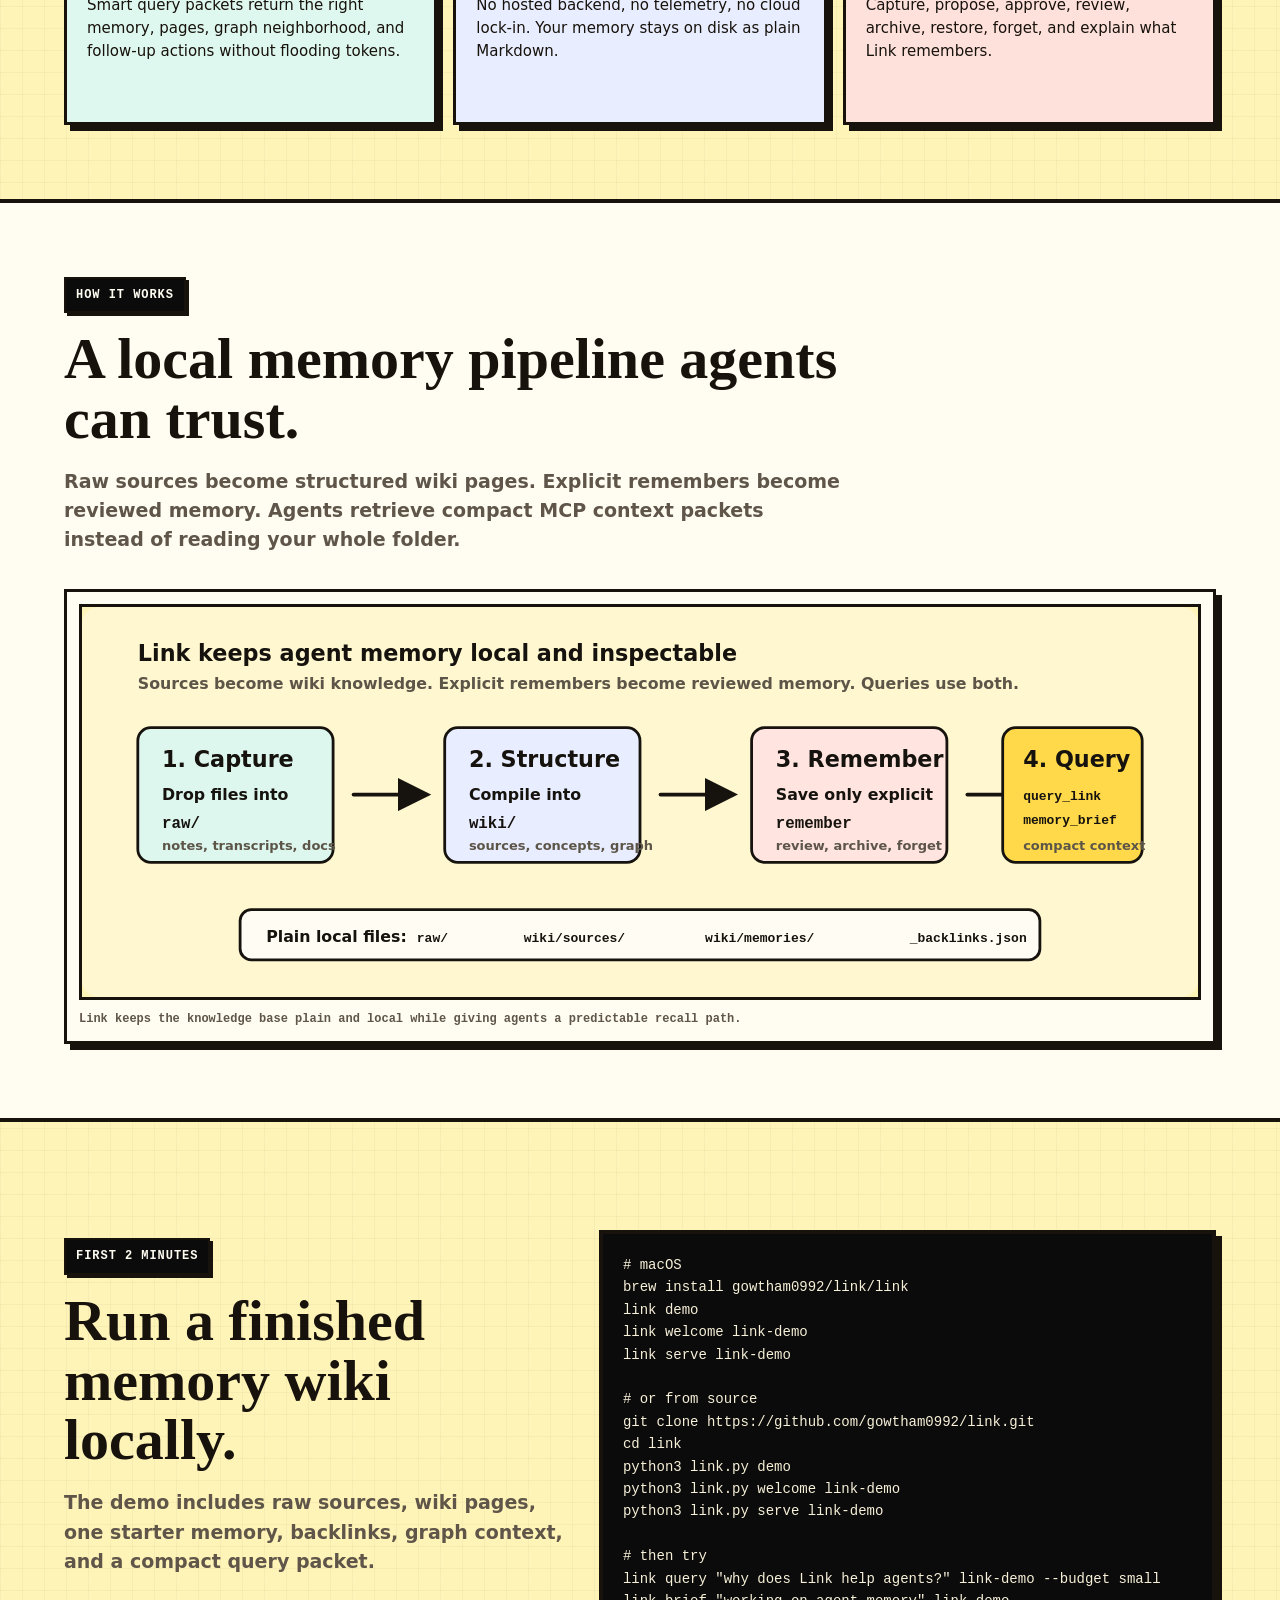
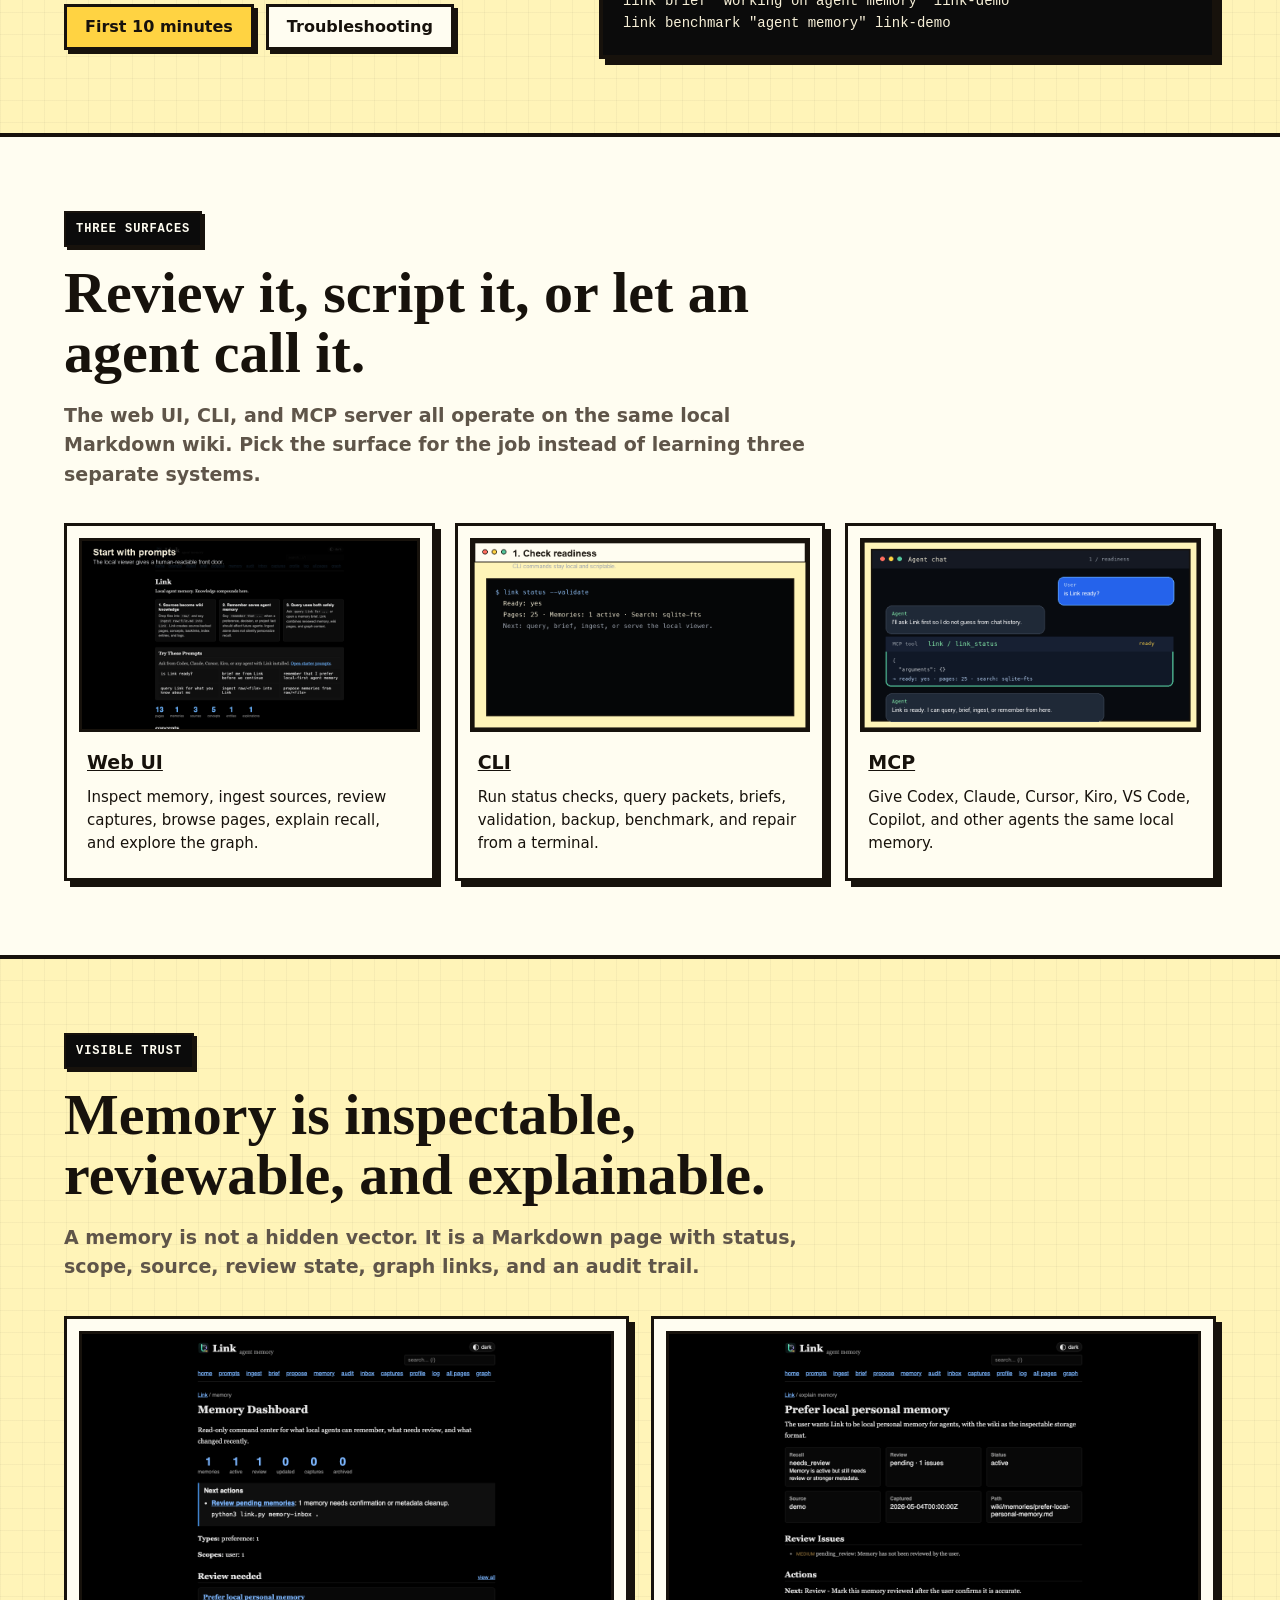
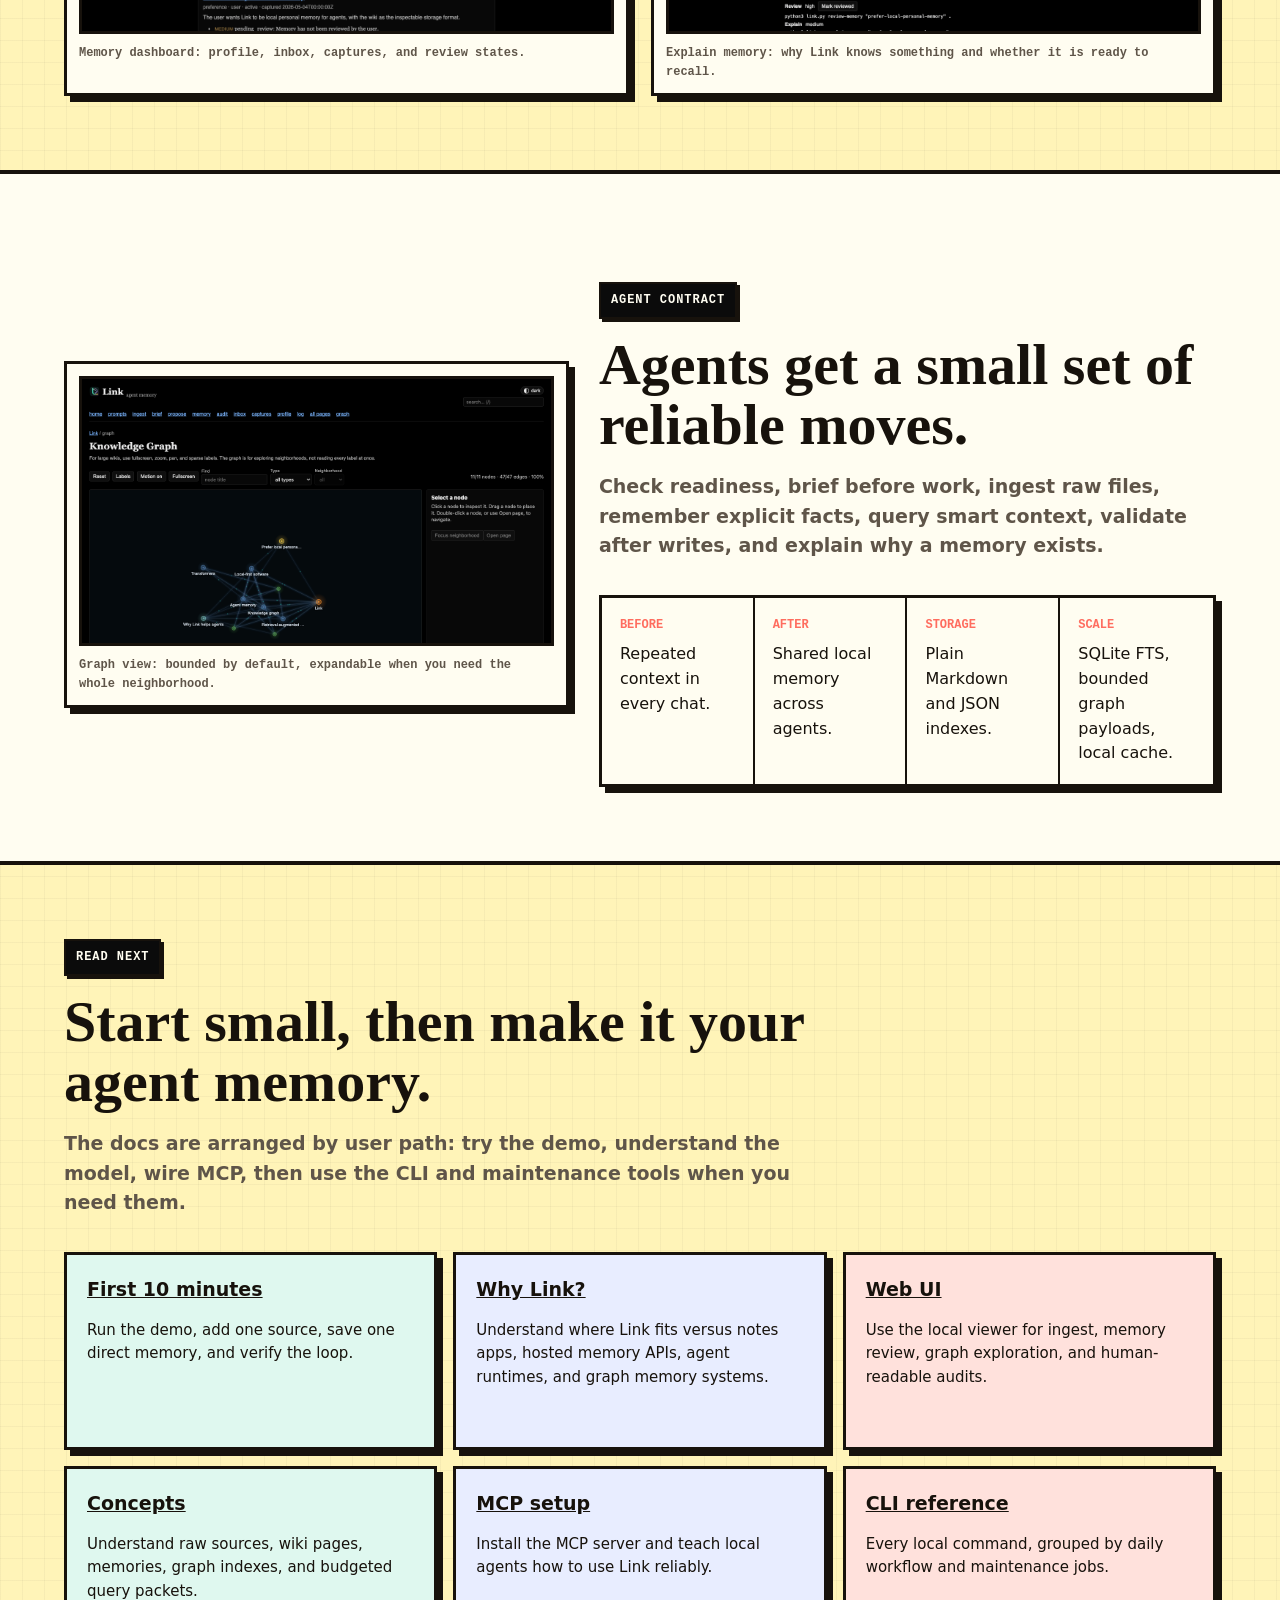
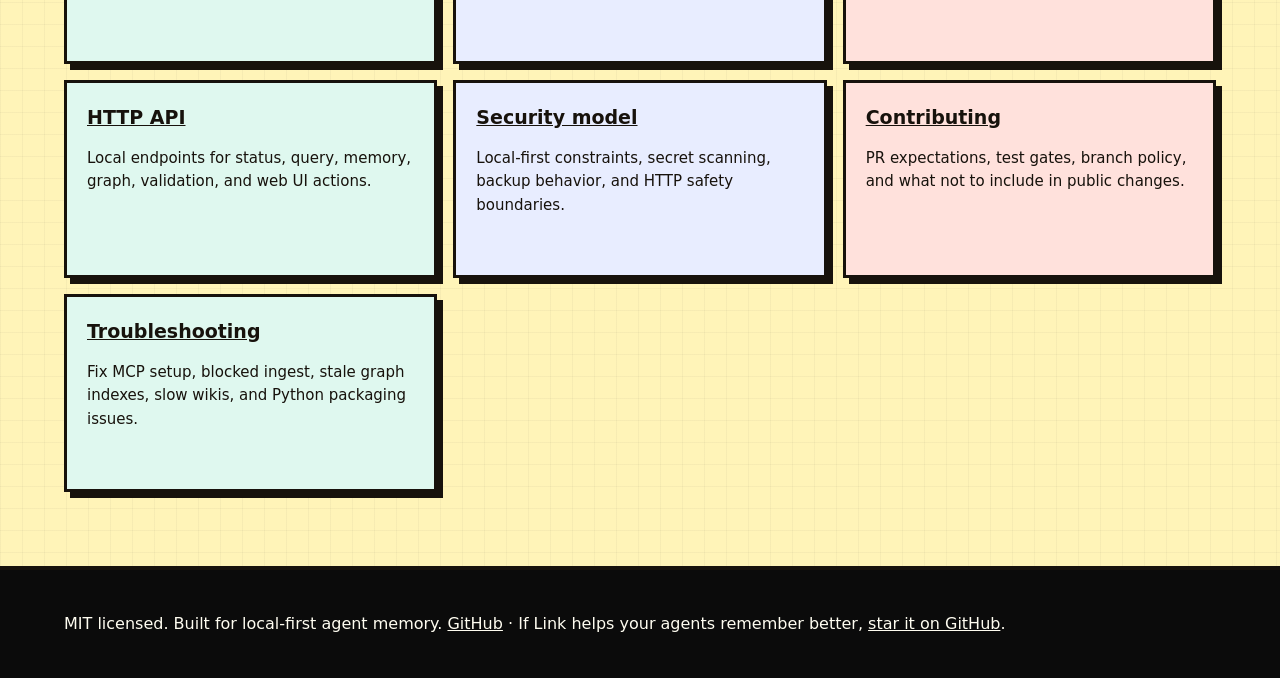
==== commit 253c9d98: "Add first-run welcome command" ====
--- a/docs/index.html
+++ b/docs/index.html
@@ -87,12 +87,14 @@
         <pre><code># macOS
 brew install gowtham0992/link/link
 link demo
+link welcome link-demo
 link serve link-demo
 
 # or from source
 git clone https://github.com/gowtham0992/link.git
 cd link
 python3 link.py demo
+python3 link.py welcome link-demo
 python3 link.py serve link-demo
 
 # then try
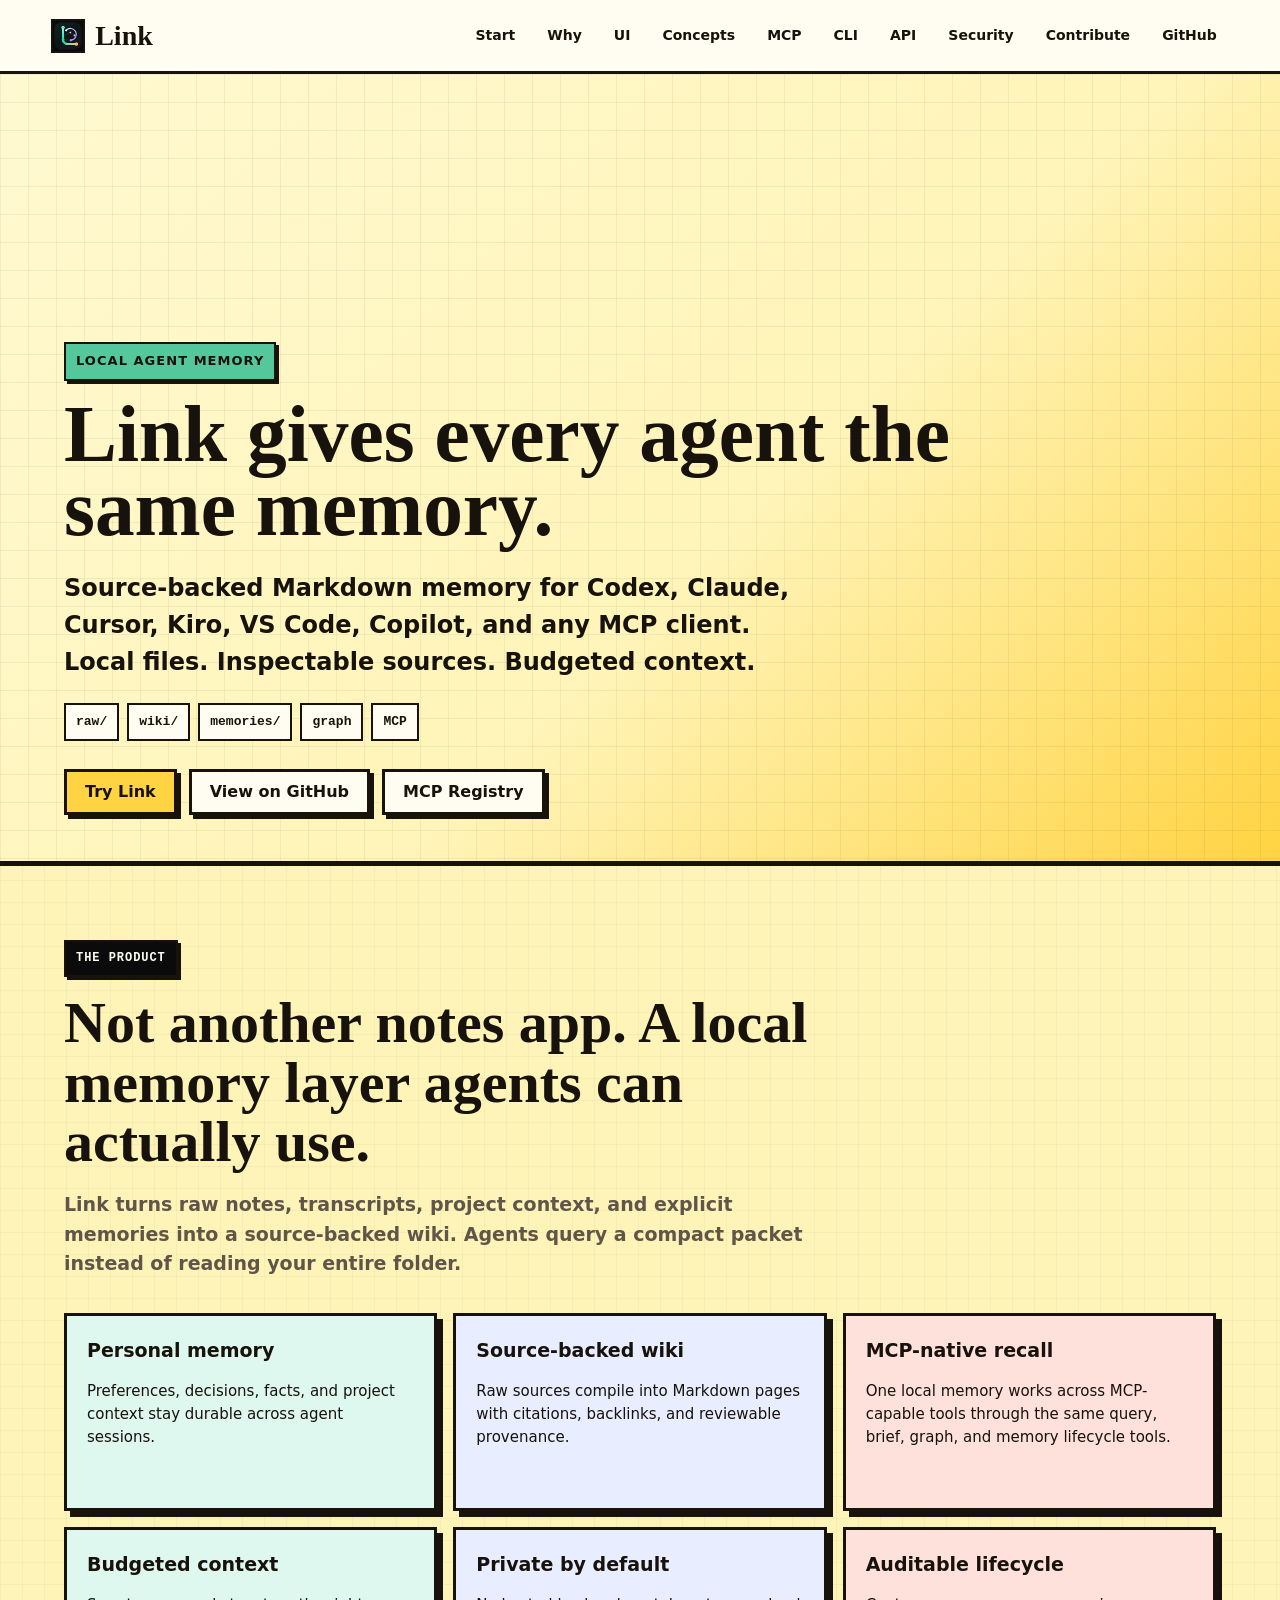
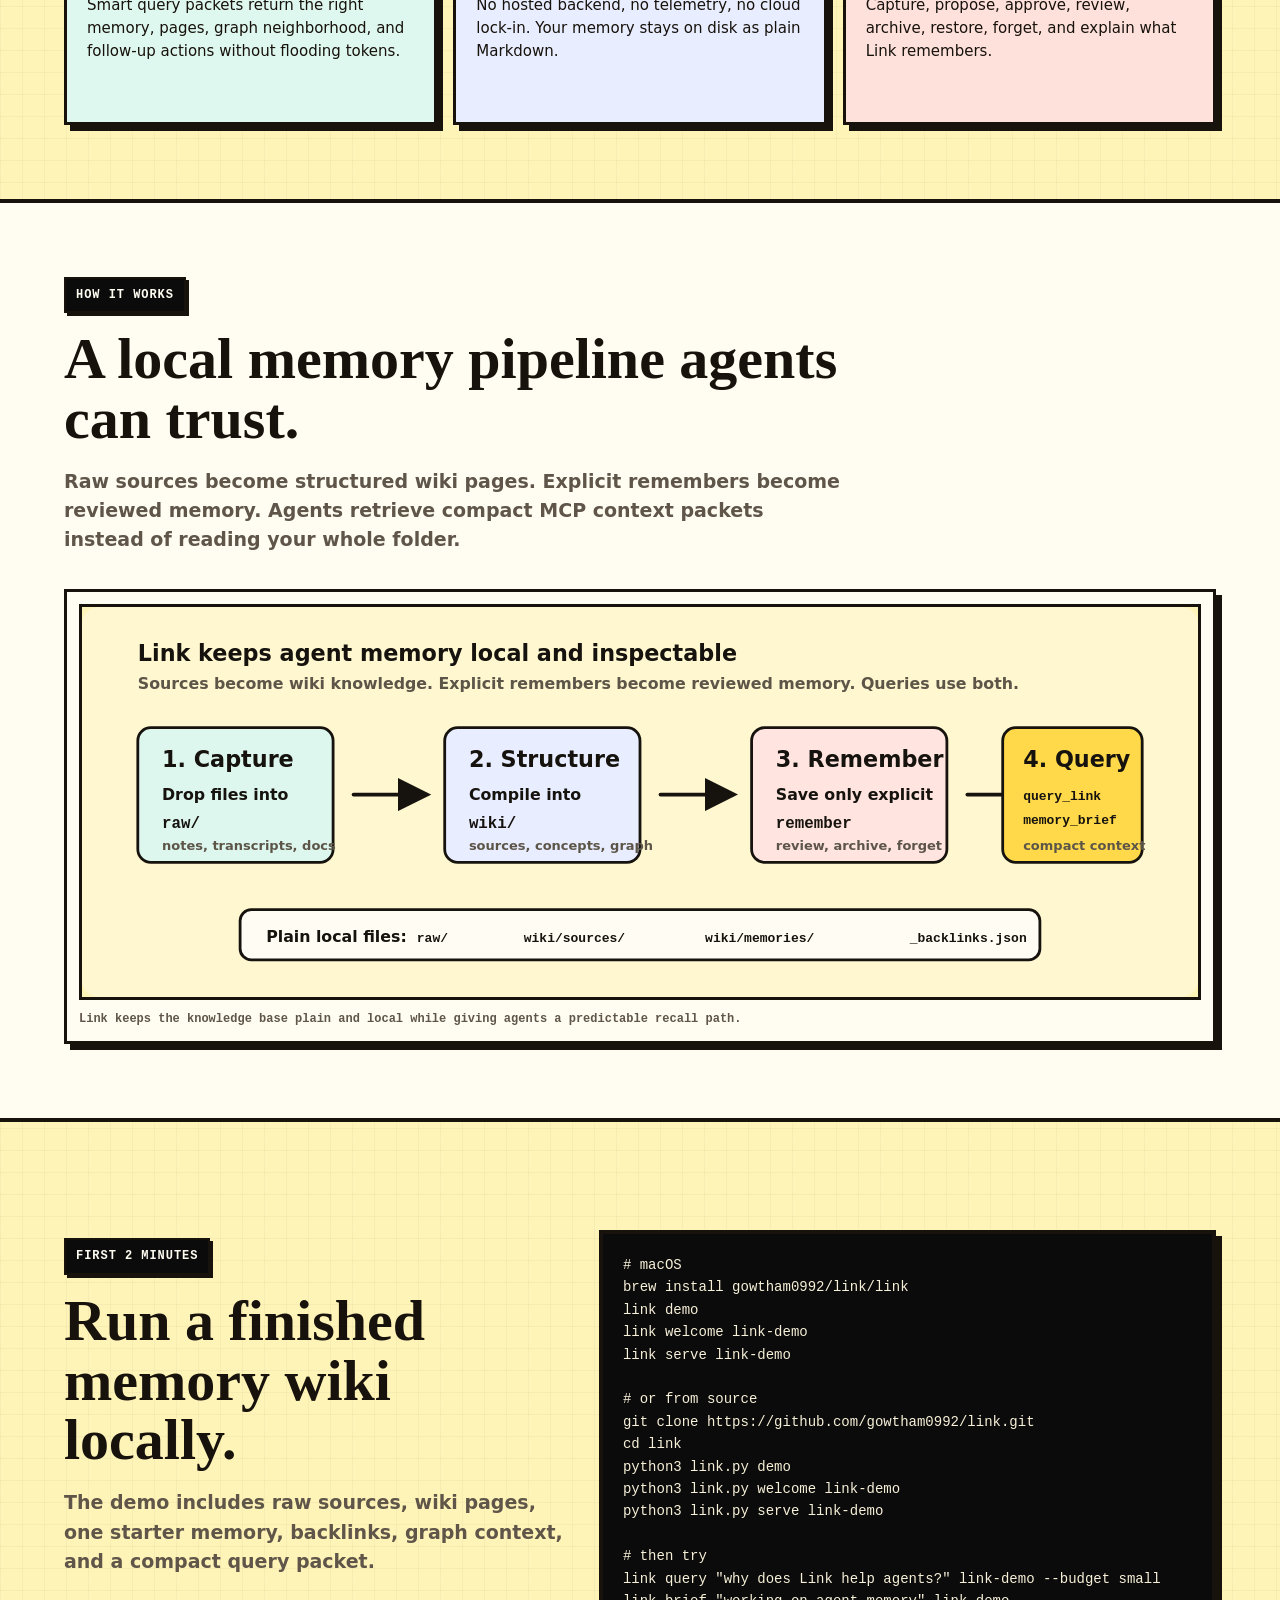
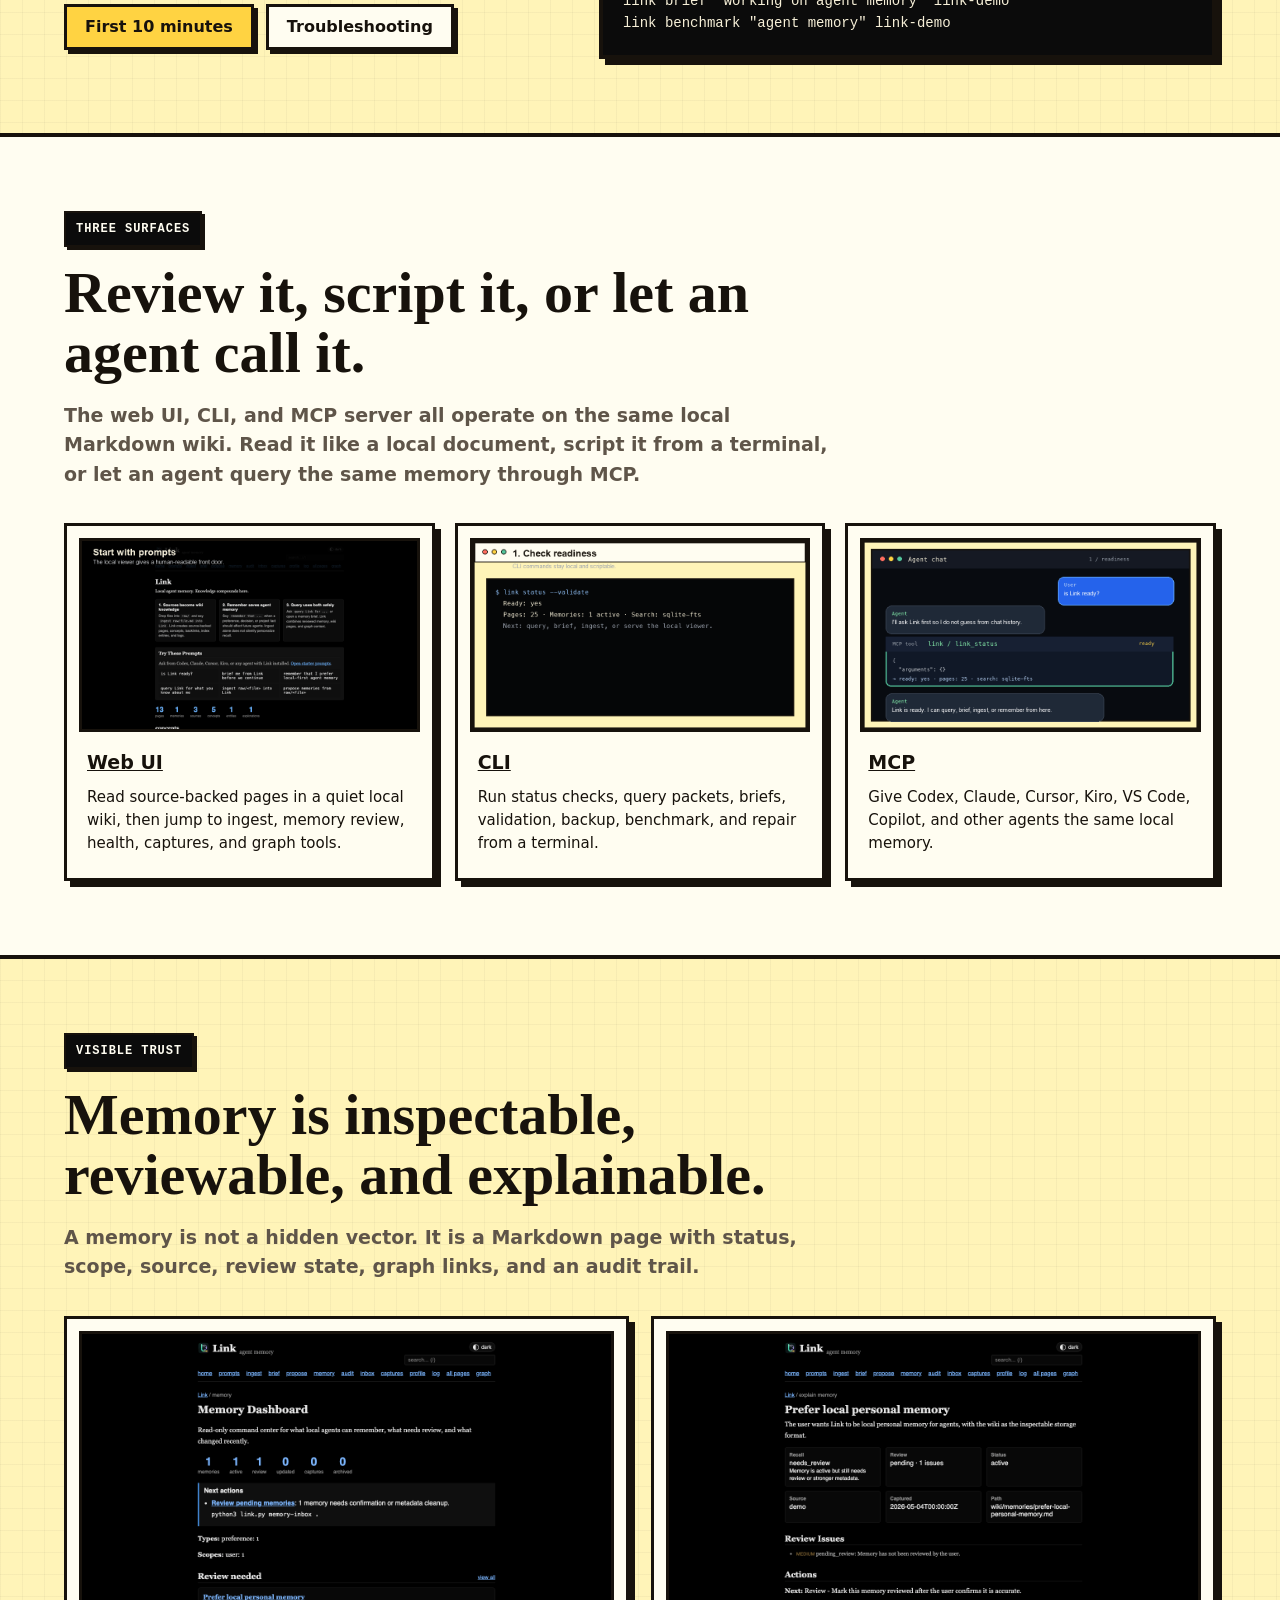
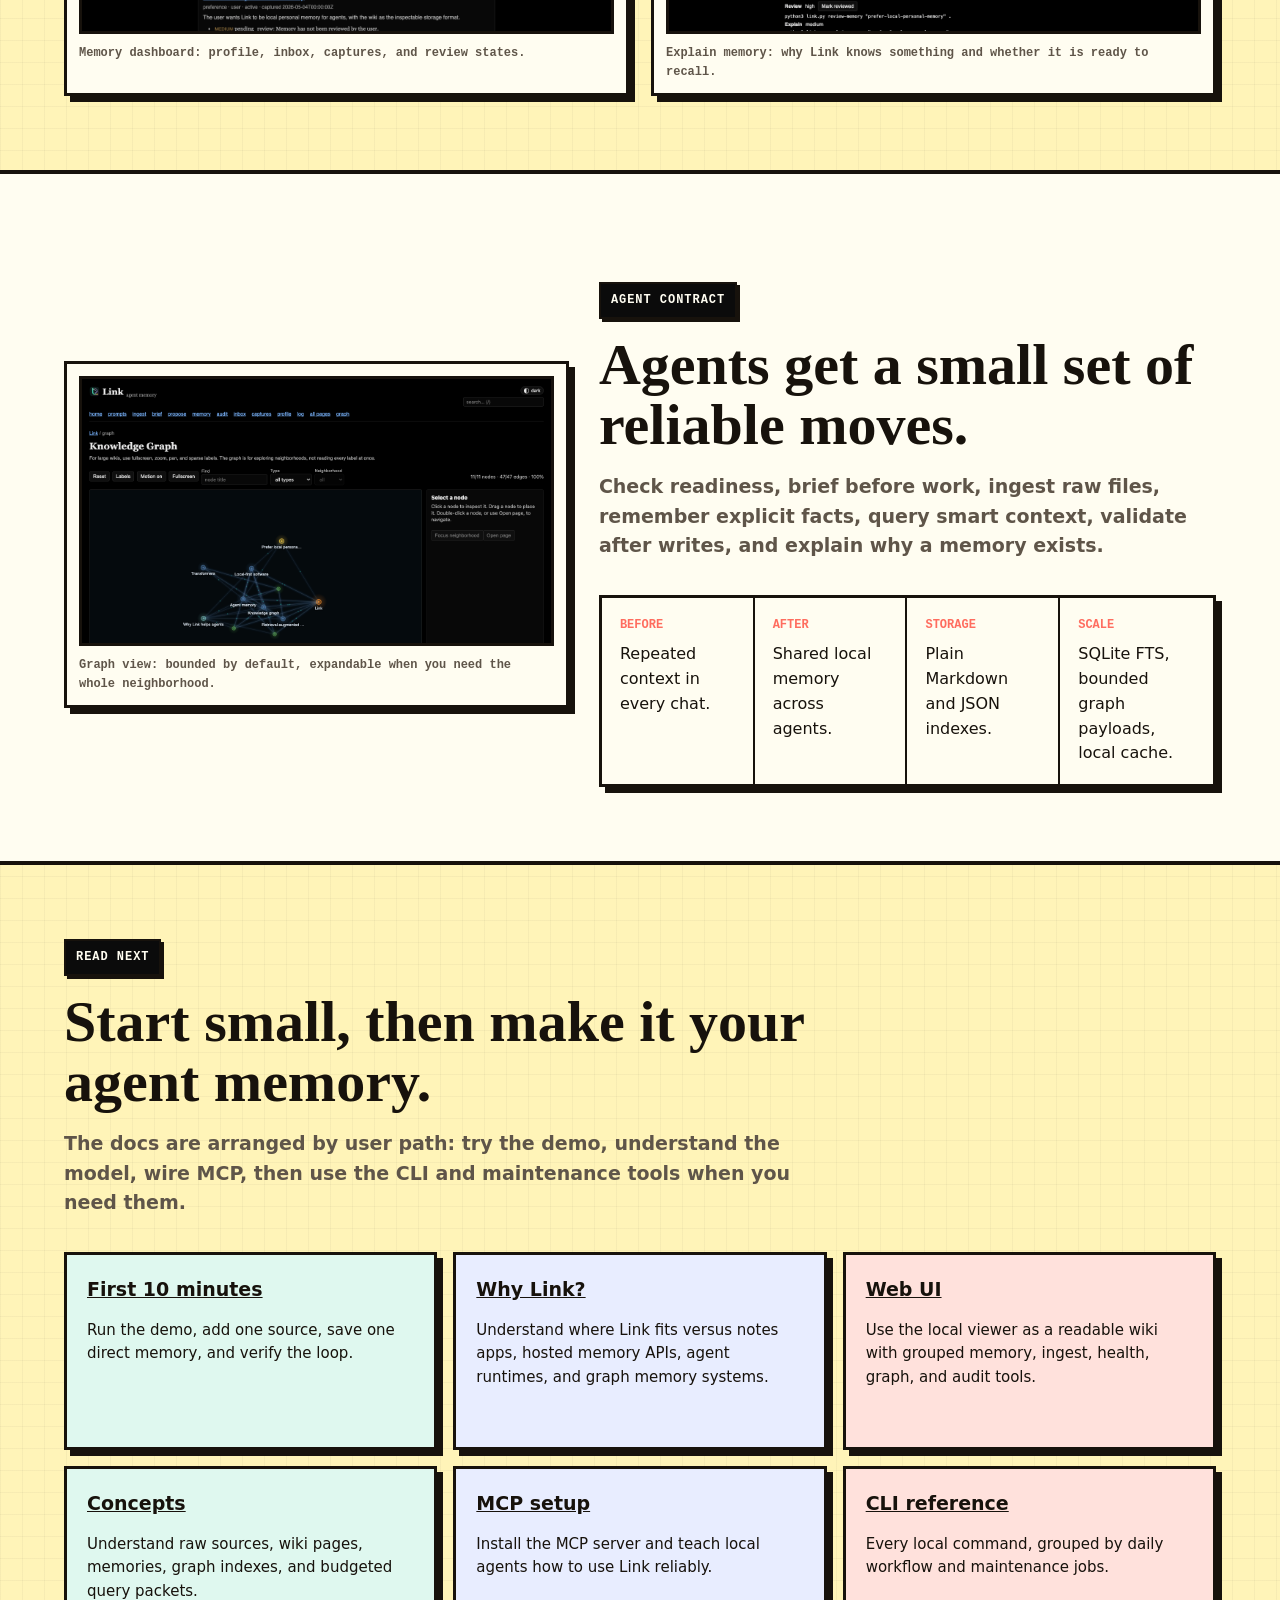
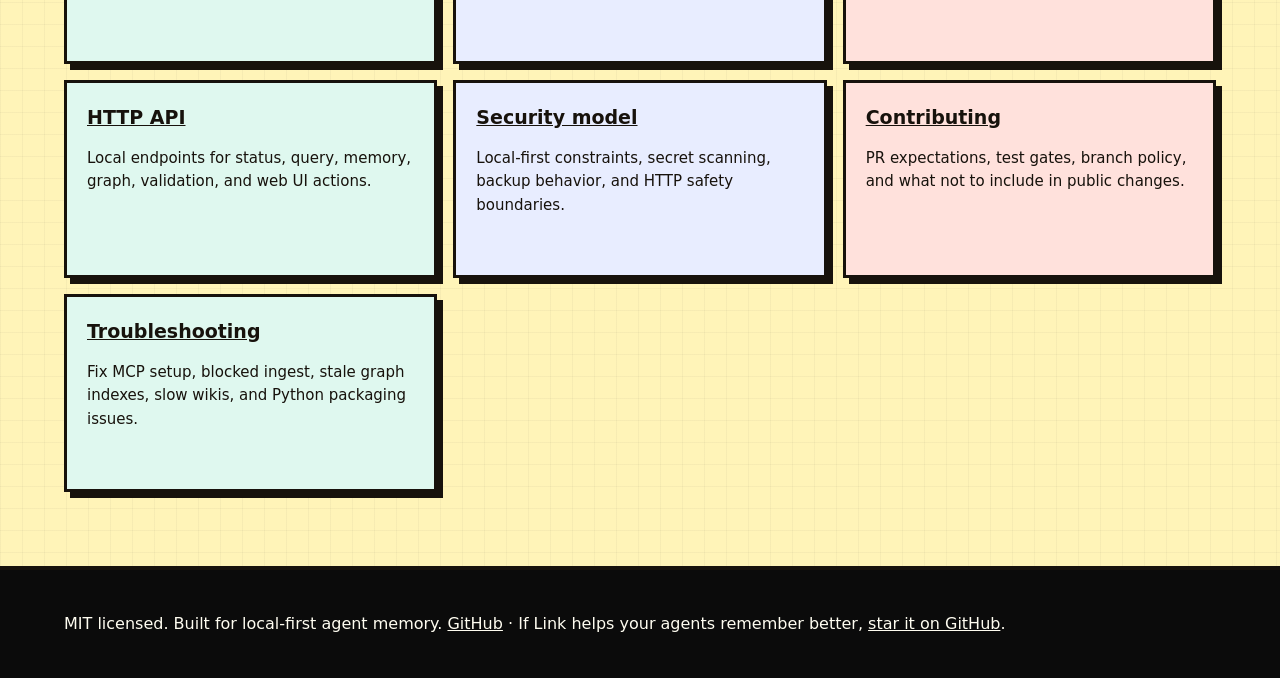
==== commit 68fb21cf: "Align docs with wiki-style viewer" ====
--- a/docs/index.html
+++ b/docs/index.html
@@ -108,12 +108,12 @@
       <div class="section-inner">
         <p class="section-kicker">Three surfaces</p>
         <h2>Review it, script it, or let an agent call it.</h2>
-        <p class="lead">The web UI, CLI, and MCP server all operate on the same local Markdown wiki. Pick the surface for the job instead of learning three separate systems.</p>
+        <p class="lead">The web UI, CLI, and MCP server all operate on the same local Markdown wiki. Read it like a local document, script it from a terminal, or let an agent query the same memory through MCP.</p>
         <div class="media-grid">
           <article class="media-card">
             <a href="ui.html"><img src="assets/link-ui-tour.gif" alt="Animated Link web UI walkthrough"></a>
             <h3><a href="ui.html">Web UI</a></h3>
-            <p>Inspect memory, ingest sources, review captures, browse pages, explain recall, and explore the graph.</p>
+            <p>Read source-backed pages in a quiet local wiki, then jump to ingest, memory review, health, captures, and graph tools.</p>
           </article>
           <article class="media-card">
             <a href="cli.html"><img src="assets/link-cli-tour.gif" alt="Animated Link CLI walkthrough"></a>
@@ -175,7 +175,7 @@
         <div class="grid">
           <article class="feature"><h3><a href="getting-started.html">First 10 minutes</a></h3><p>Run the demo, add one source, save one direct memory, and verify the loop.</p></article>
           <article class="feature"><h3><a href="why-link.html">Why Link?</a></h3><p>Understand where Link fits versus notes apps, hosted memory APIs, agent runtimes, and graph memory systems.</p></article>
-          <article class="feature"><h3><a href="ui.html">Web UI</a></h3><p>Use the local viewer for ingest, memory review, graph exploration, and human-readable audits.</p></article>
+          <article class="feature"><h3><a href="ui.html">Web UI</a></h3><p>Use the local viewer as a readable wiki with grouped memory, ingest, health, graph, and audit tools.</p></article>
           <article class="feature"><h3><a href="concepts.html">Concepts</a></h3><p>Understand raw sources, wiki pages, memories, graph indexes, and budgeted query packets.</p></article>
           <article class="feature"><h3><a href="mcp.html">MCP setup</a></h3><p>Install the MCP server and teach local agents how to use Link reliably.</p></article>
           <article class="feature"><h3><a href="cli.html">CLI reference</a></h3><p>Every local command, grouped by daily workflow and maintenance jobs.</p></article>
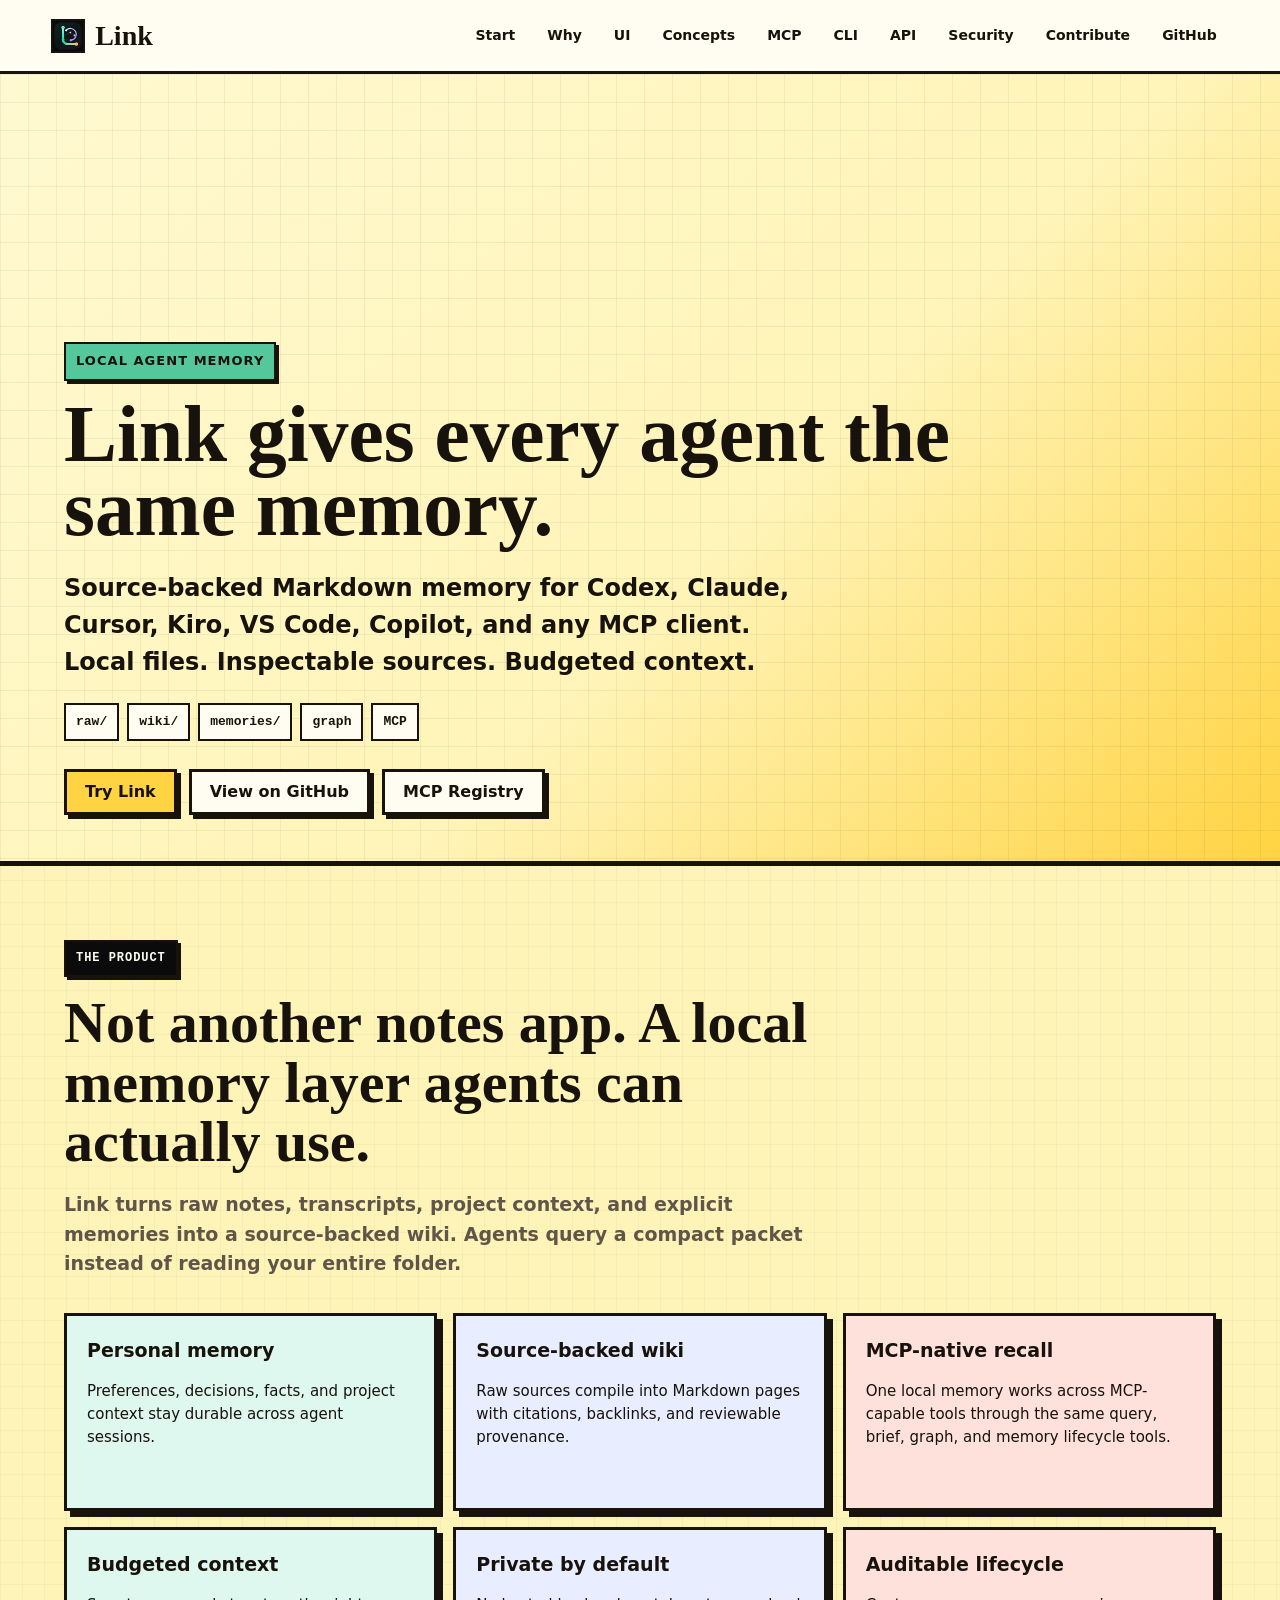
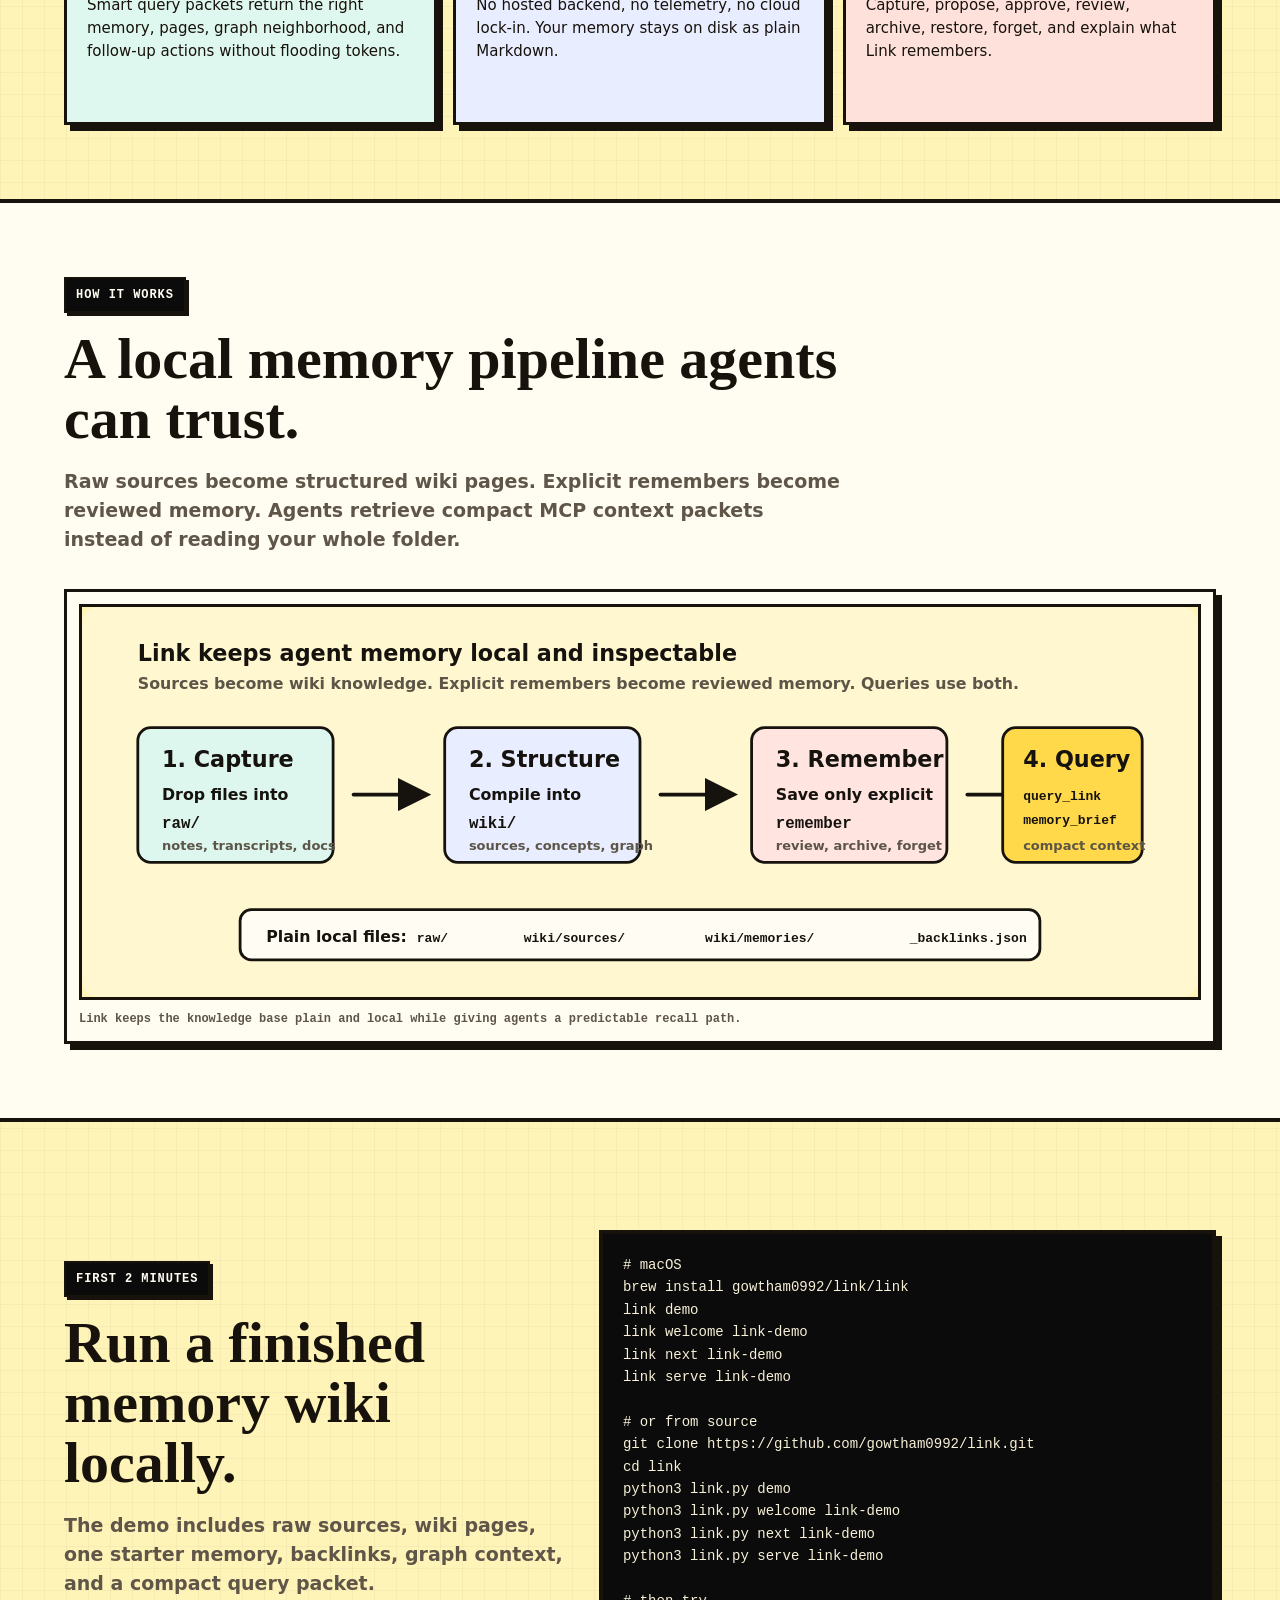
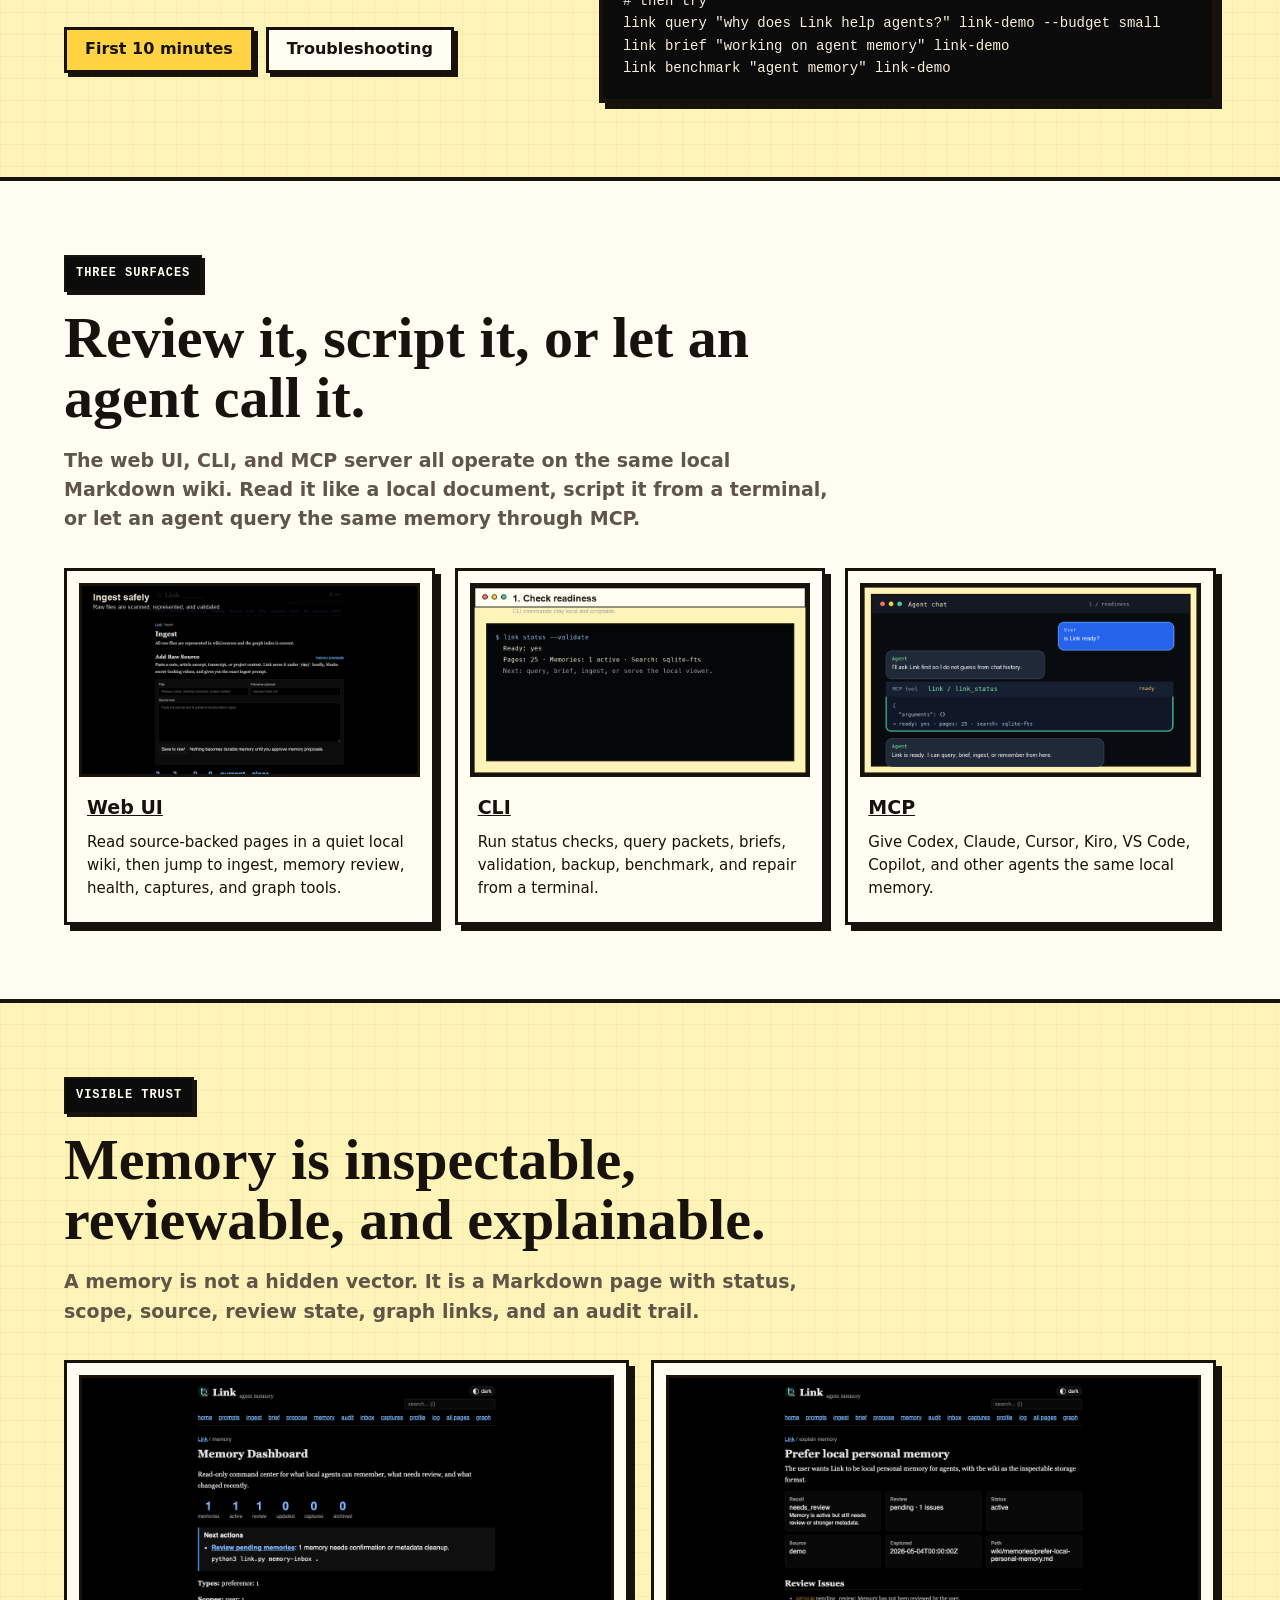
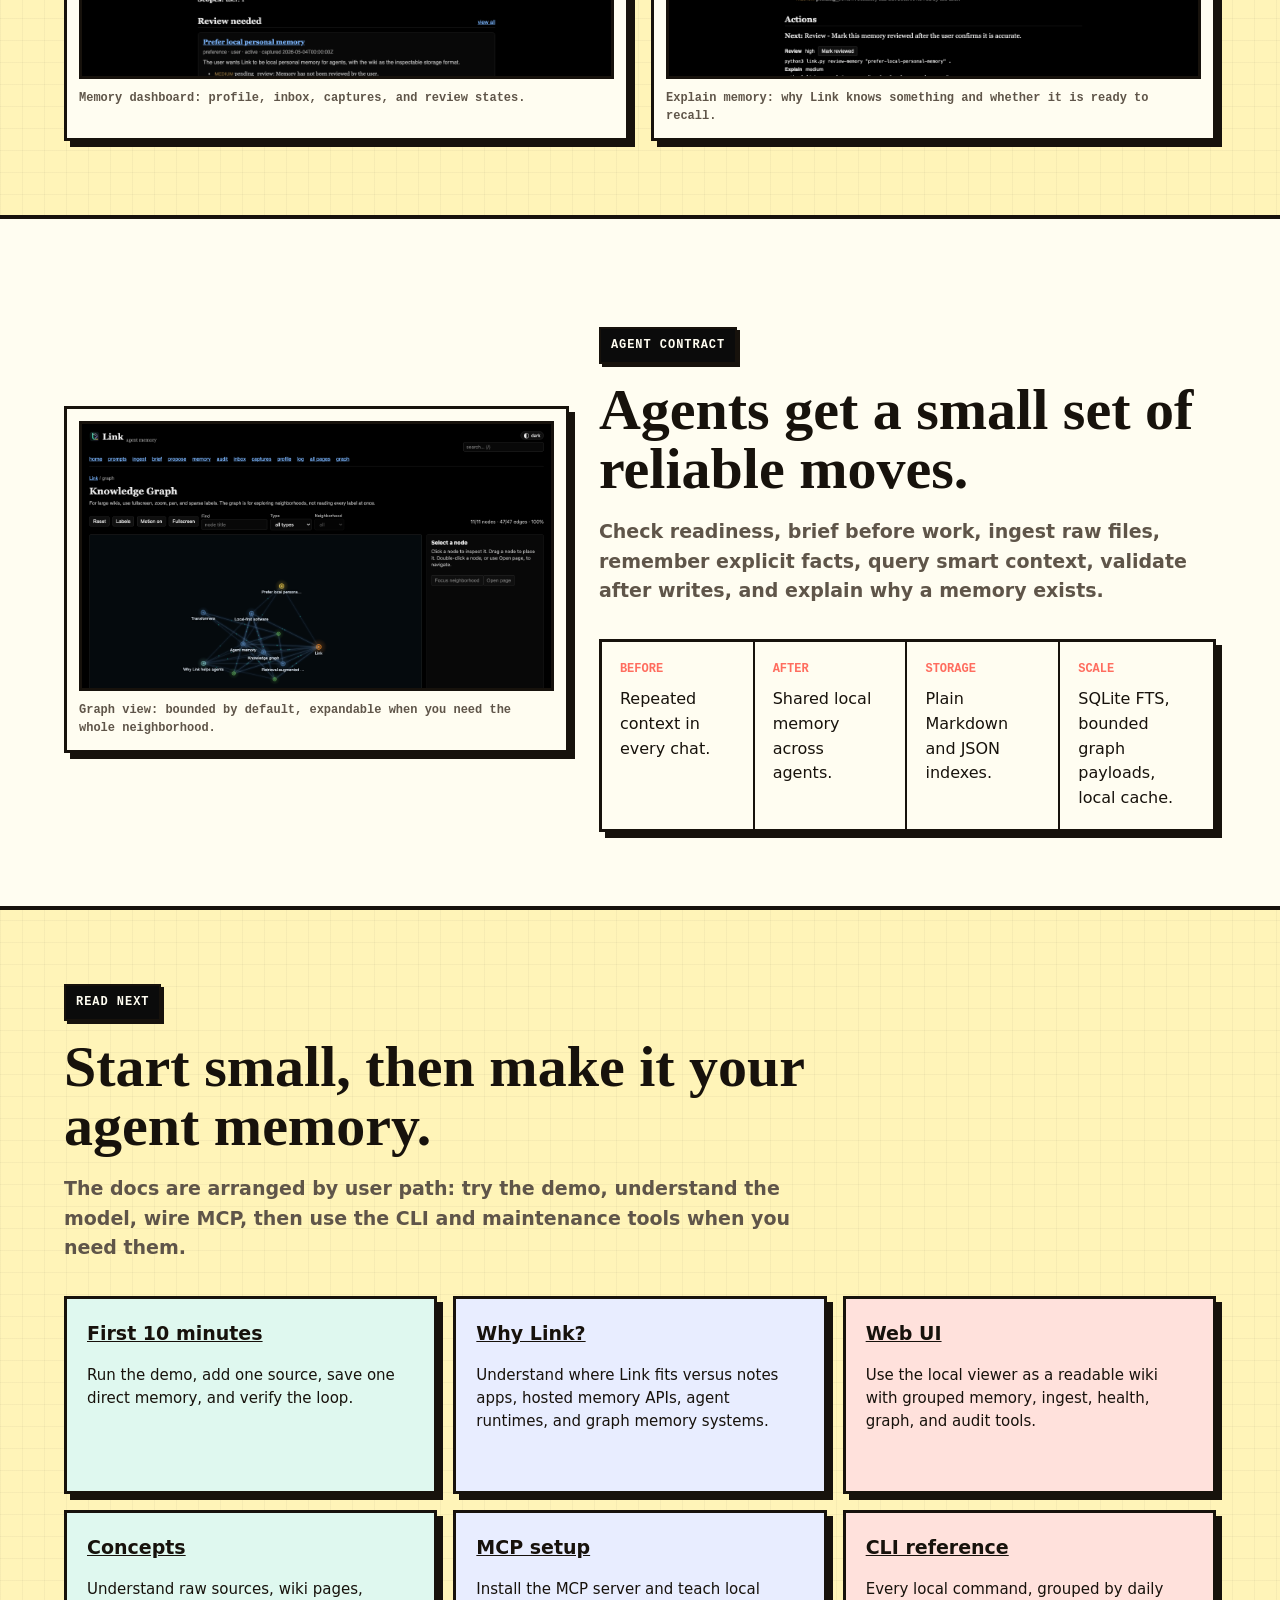
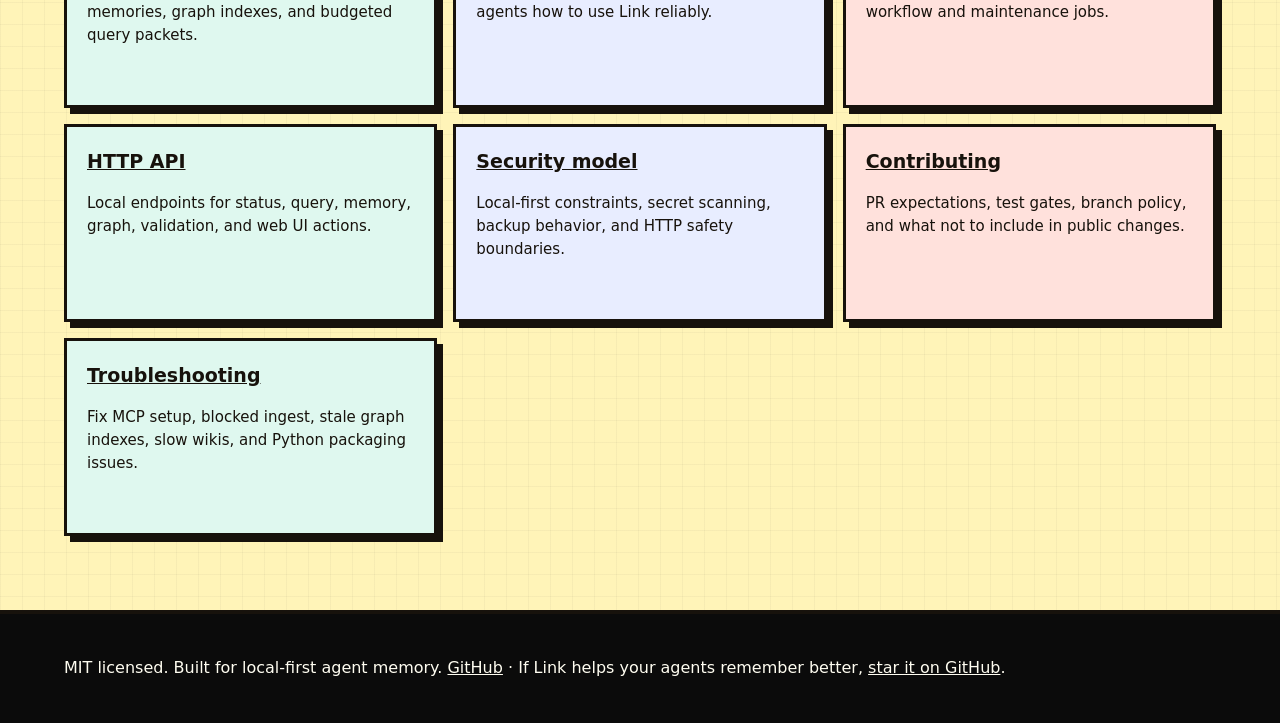
==== commit 513de6b0: "Add short next-step prompt command" ====
--- a/docs/index.html
+++ b/docs/index.html
@@ -88,6 +88,7 @@
 brew install gowtham0992/link/link
 link demo
 link welcome link-demo
+link next link-demo
 link serve link-demo
 
 # or from source
@@ -95,6 +96,7 @@
 cd link
 python3 link.py demo
 python3 link.py welcome link-demo
+python3 link.py next link-demo
 python3 link.py serve link-demo
 
 # then try
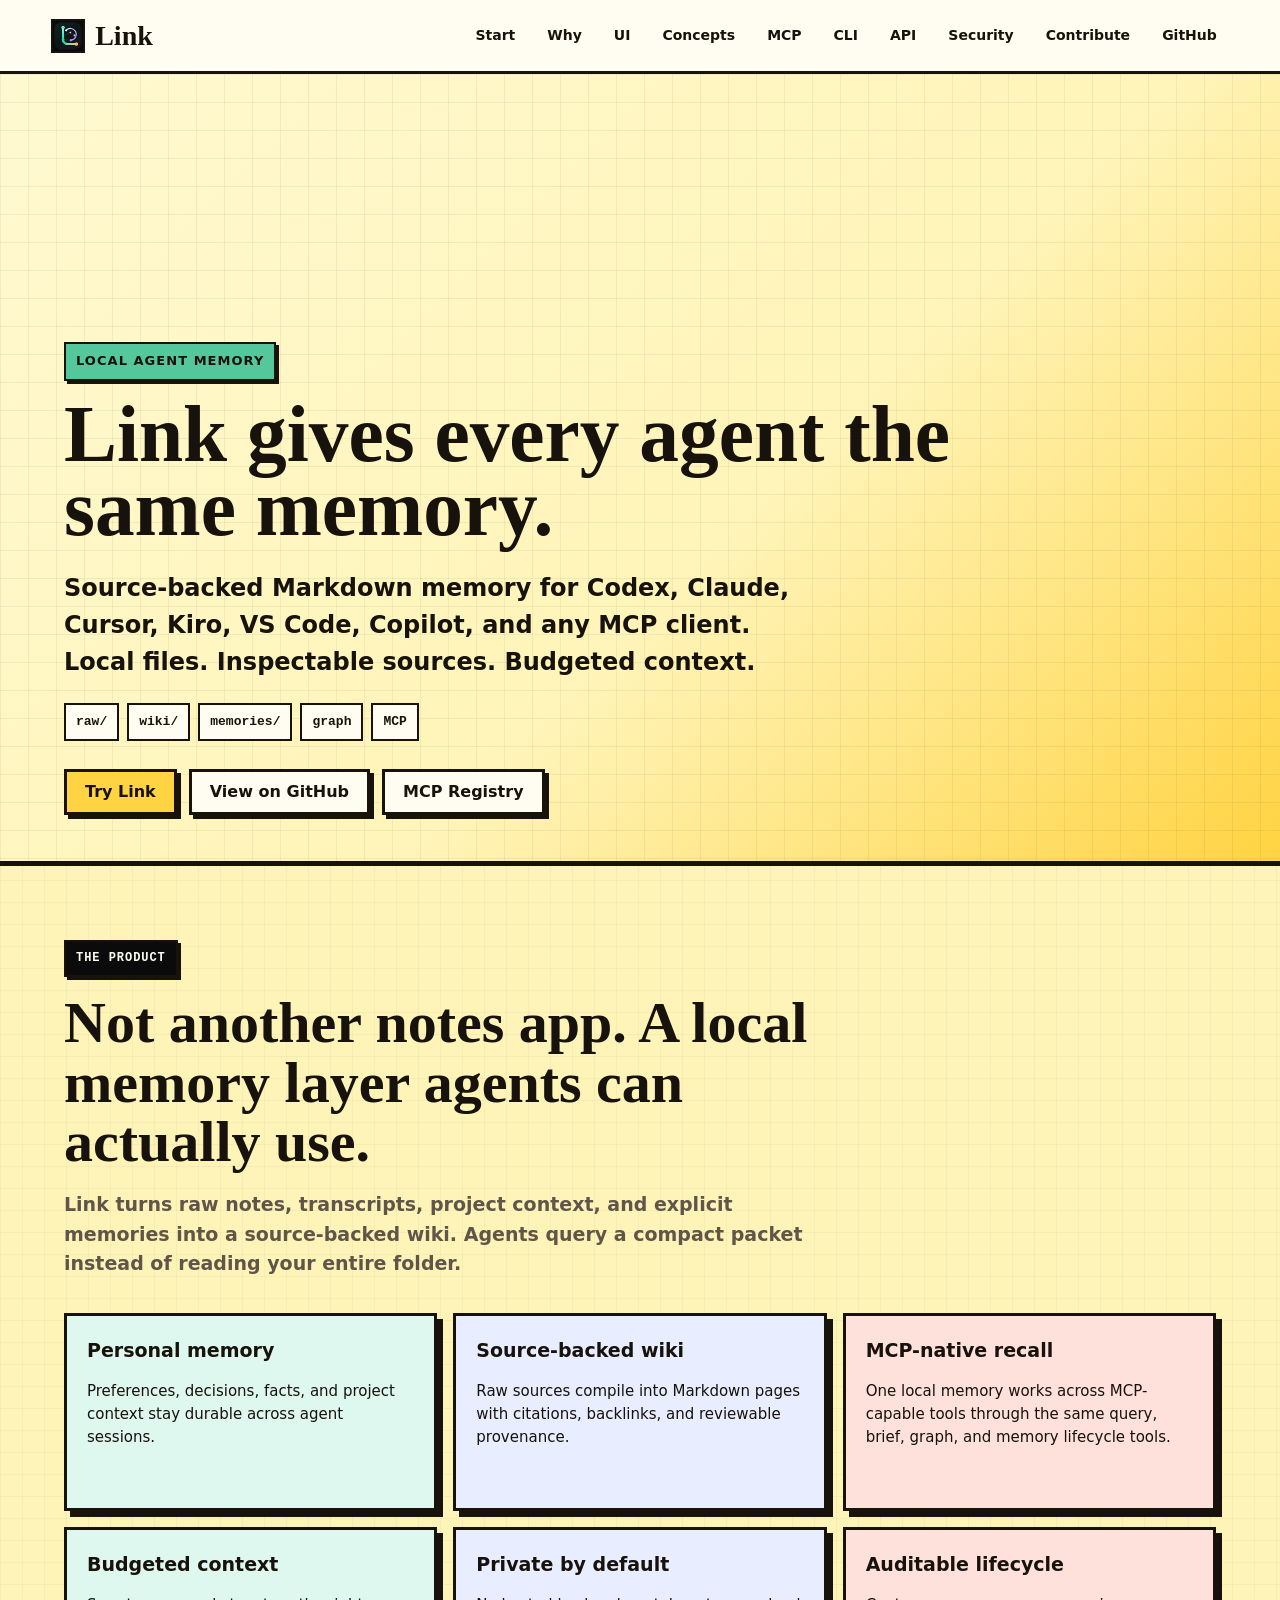
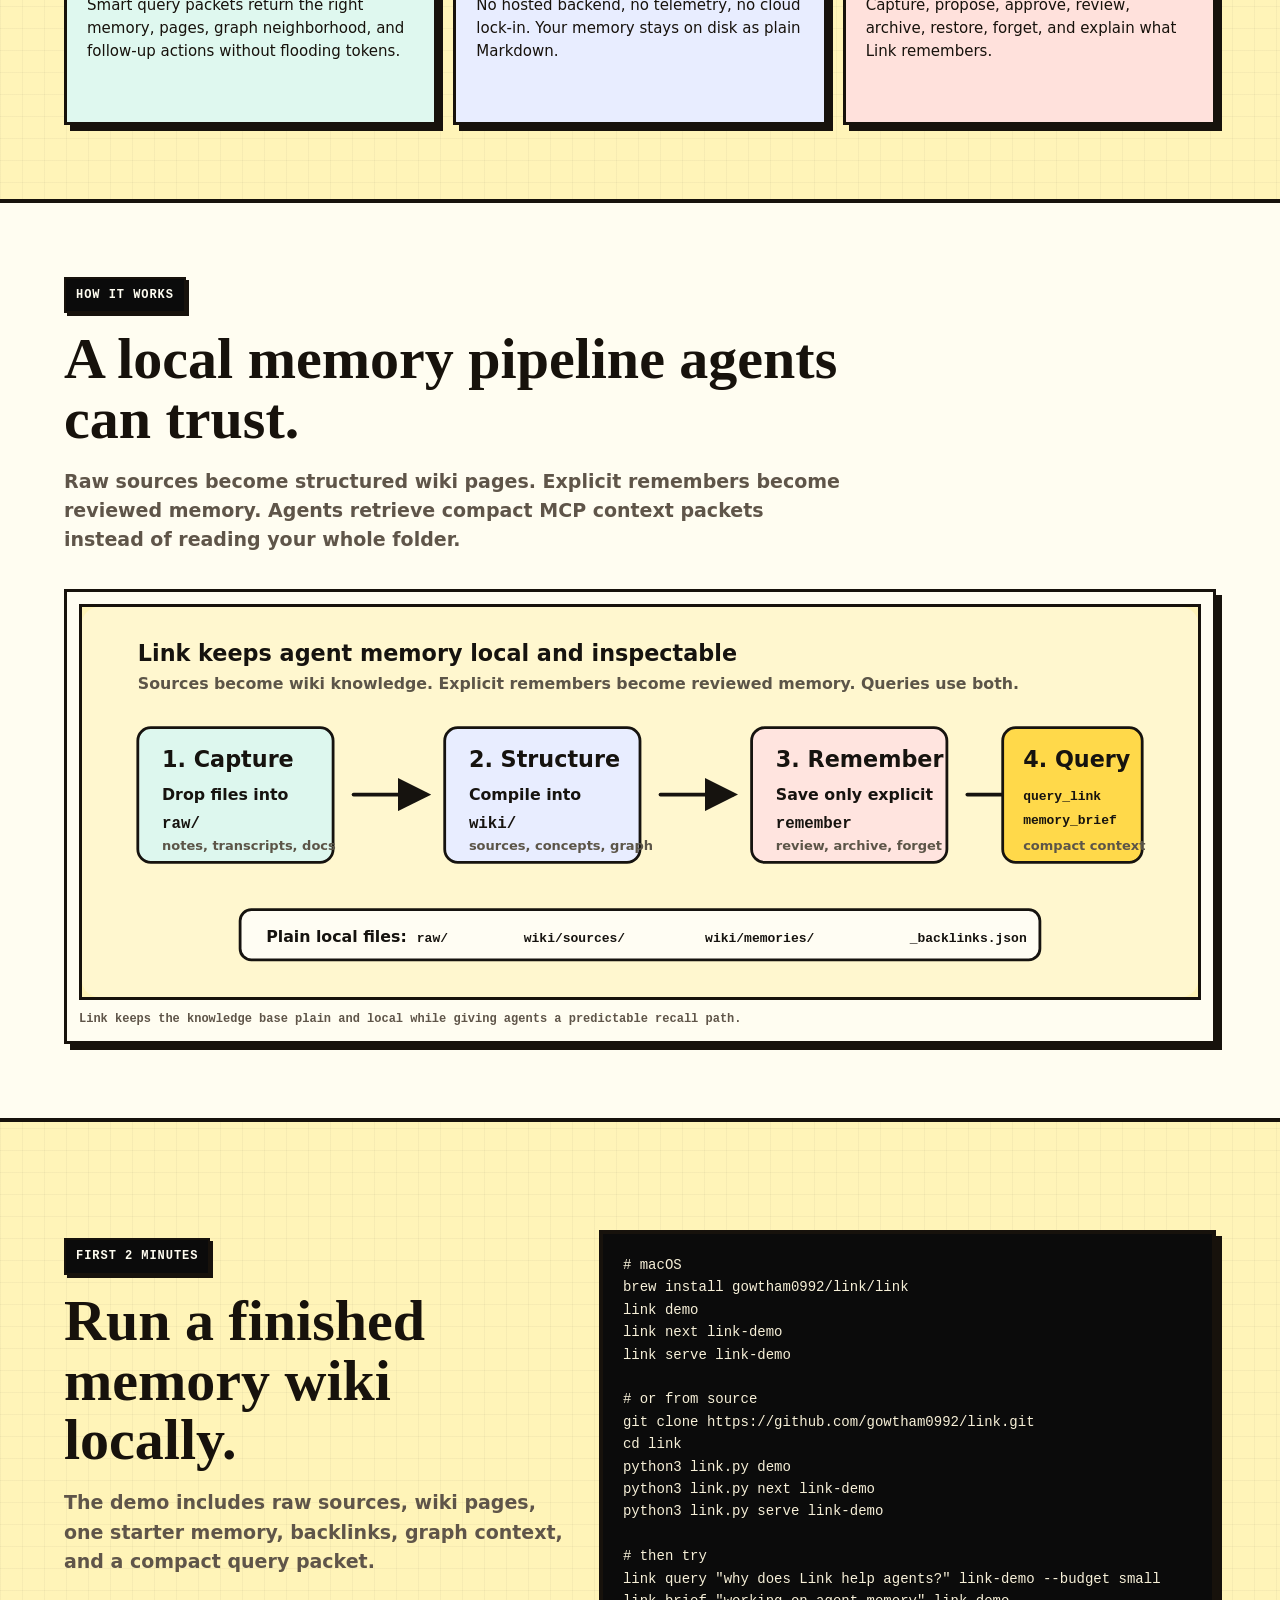
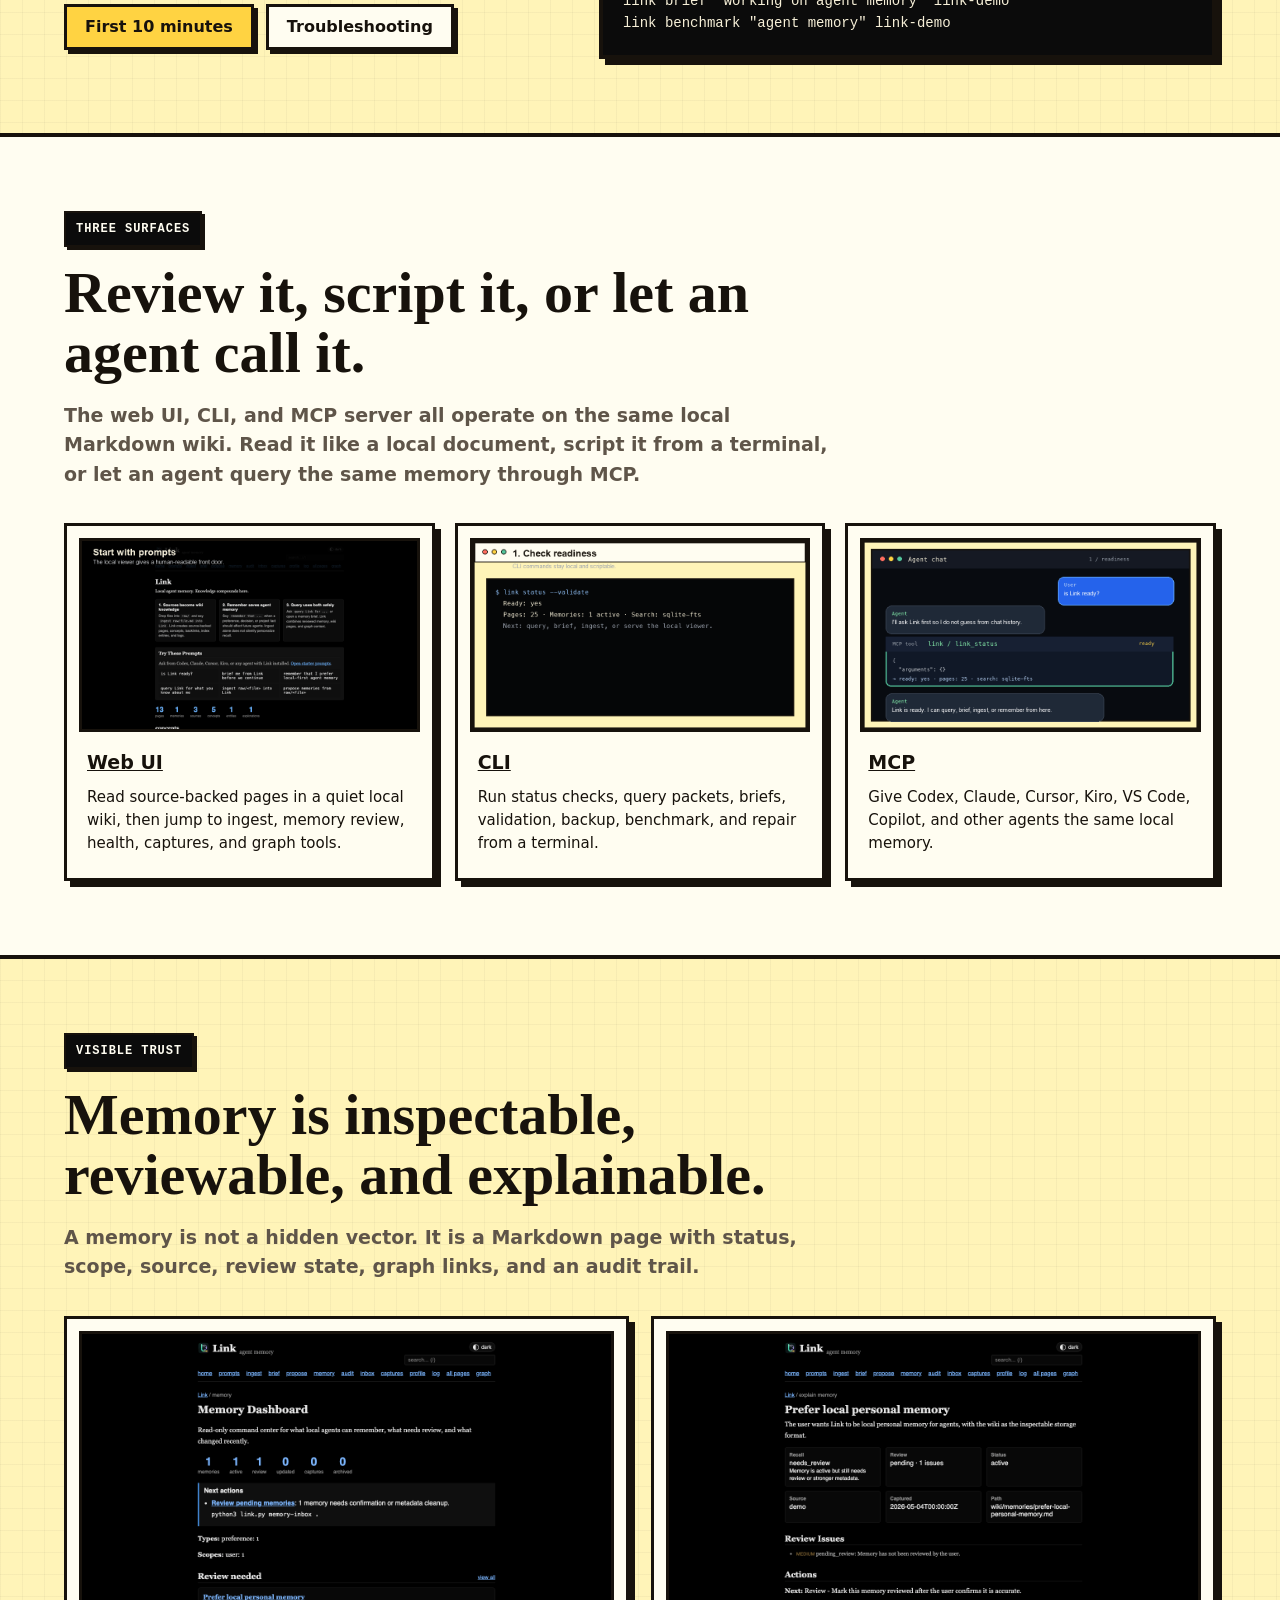
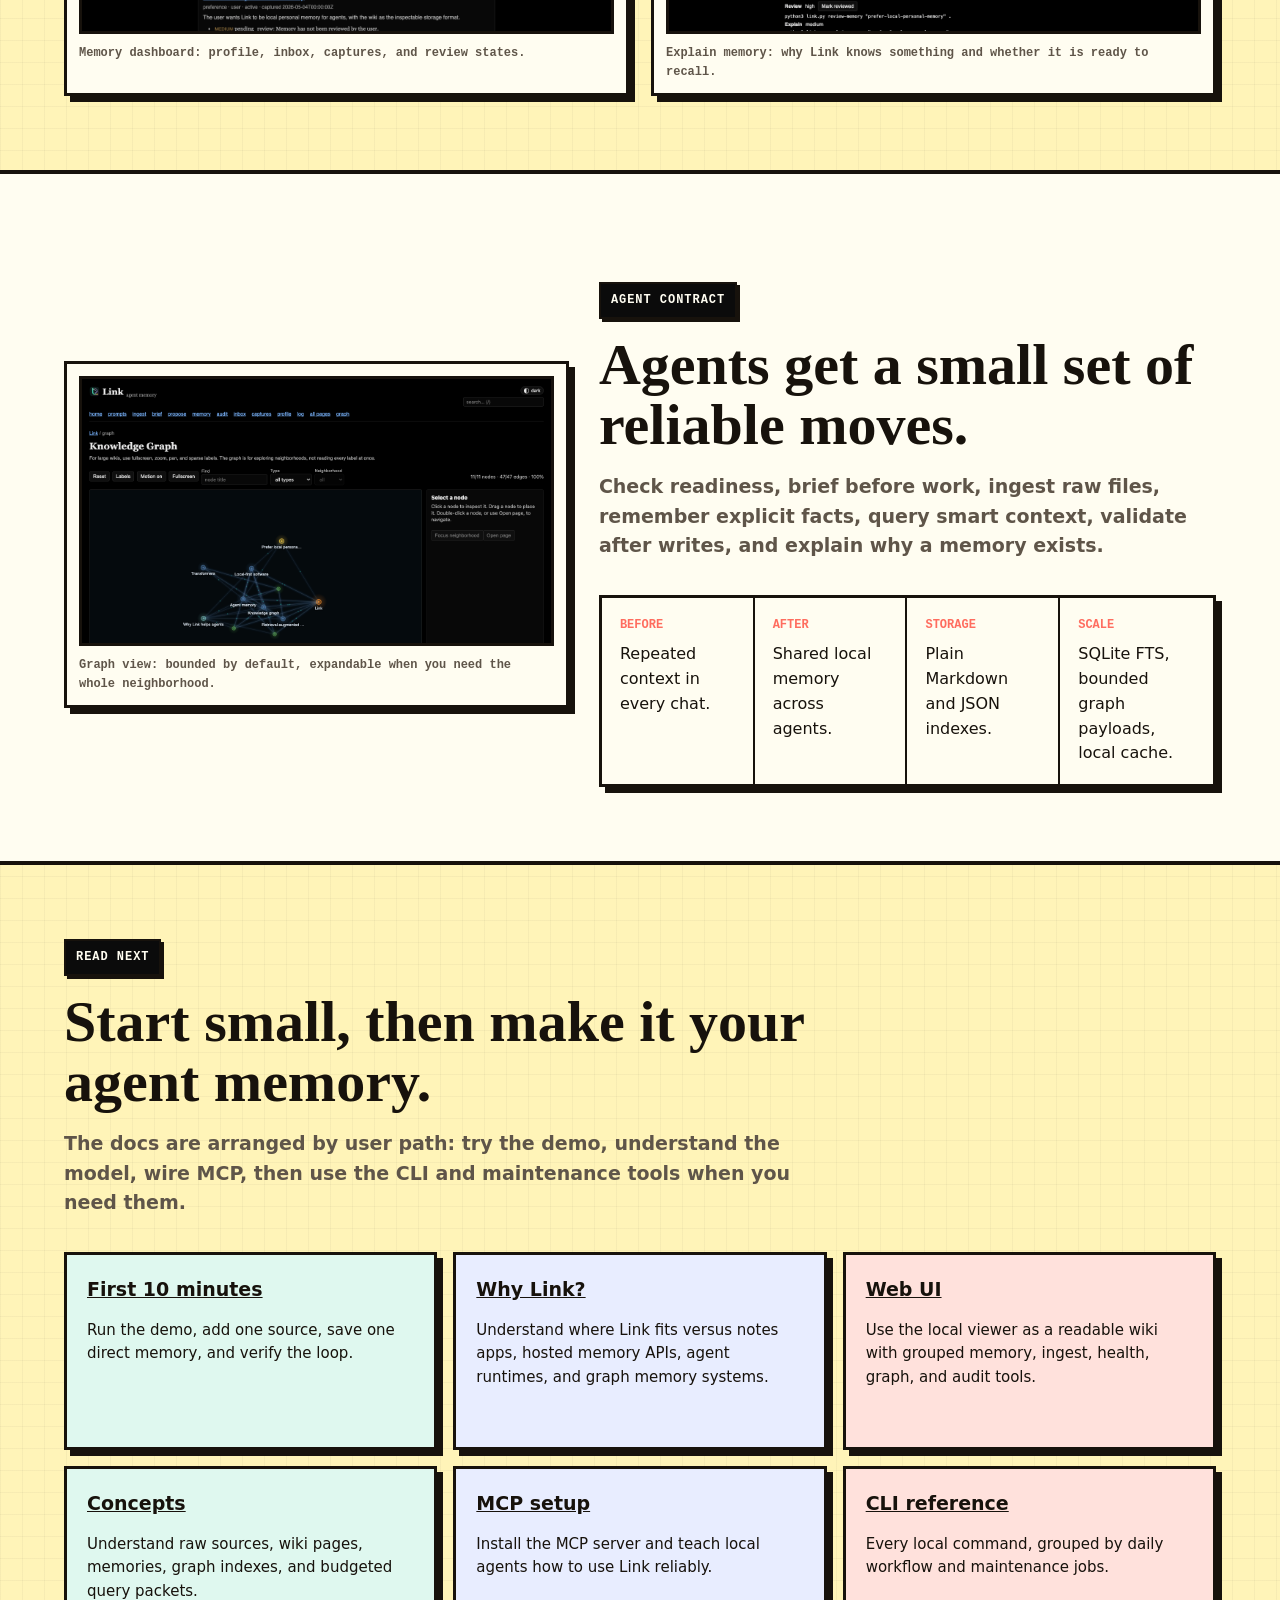
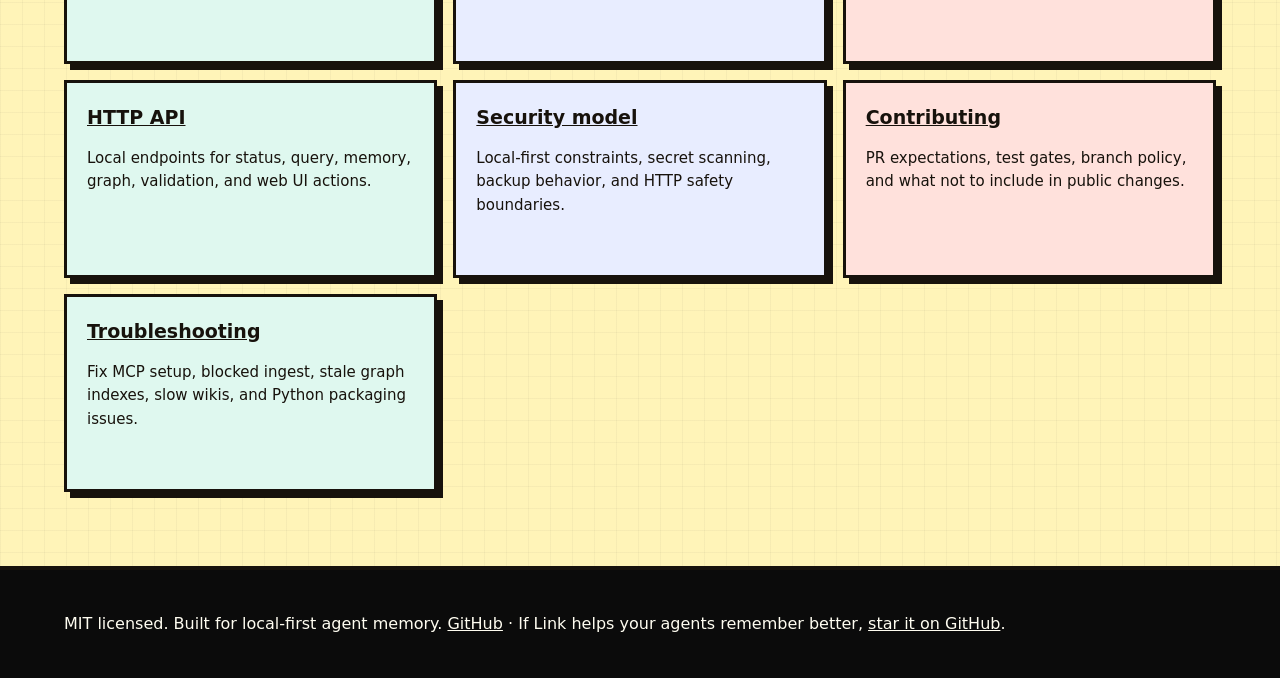
==== commit 961f6993: "Simplify quick start around link next" ====
--- a/docs/index.html
+++ b/docs/index.html
@@ -87,7 +87,6 @@
         <pre><code># macOS
 brew install gowtham0992/link/link
 link demo
-link welcome link-demo
 link next link-demo
 link serve link-demo
 
@@ -95,7 +94,6 @@
 git clone https://github.com/gowtham0992/link.git
 cd link
 python3 link.py demo
-python3 link.py welcome link-demo
 python3 link.py next link-demo
 python3 link.py serve link-demo
 
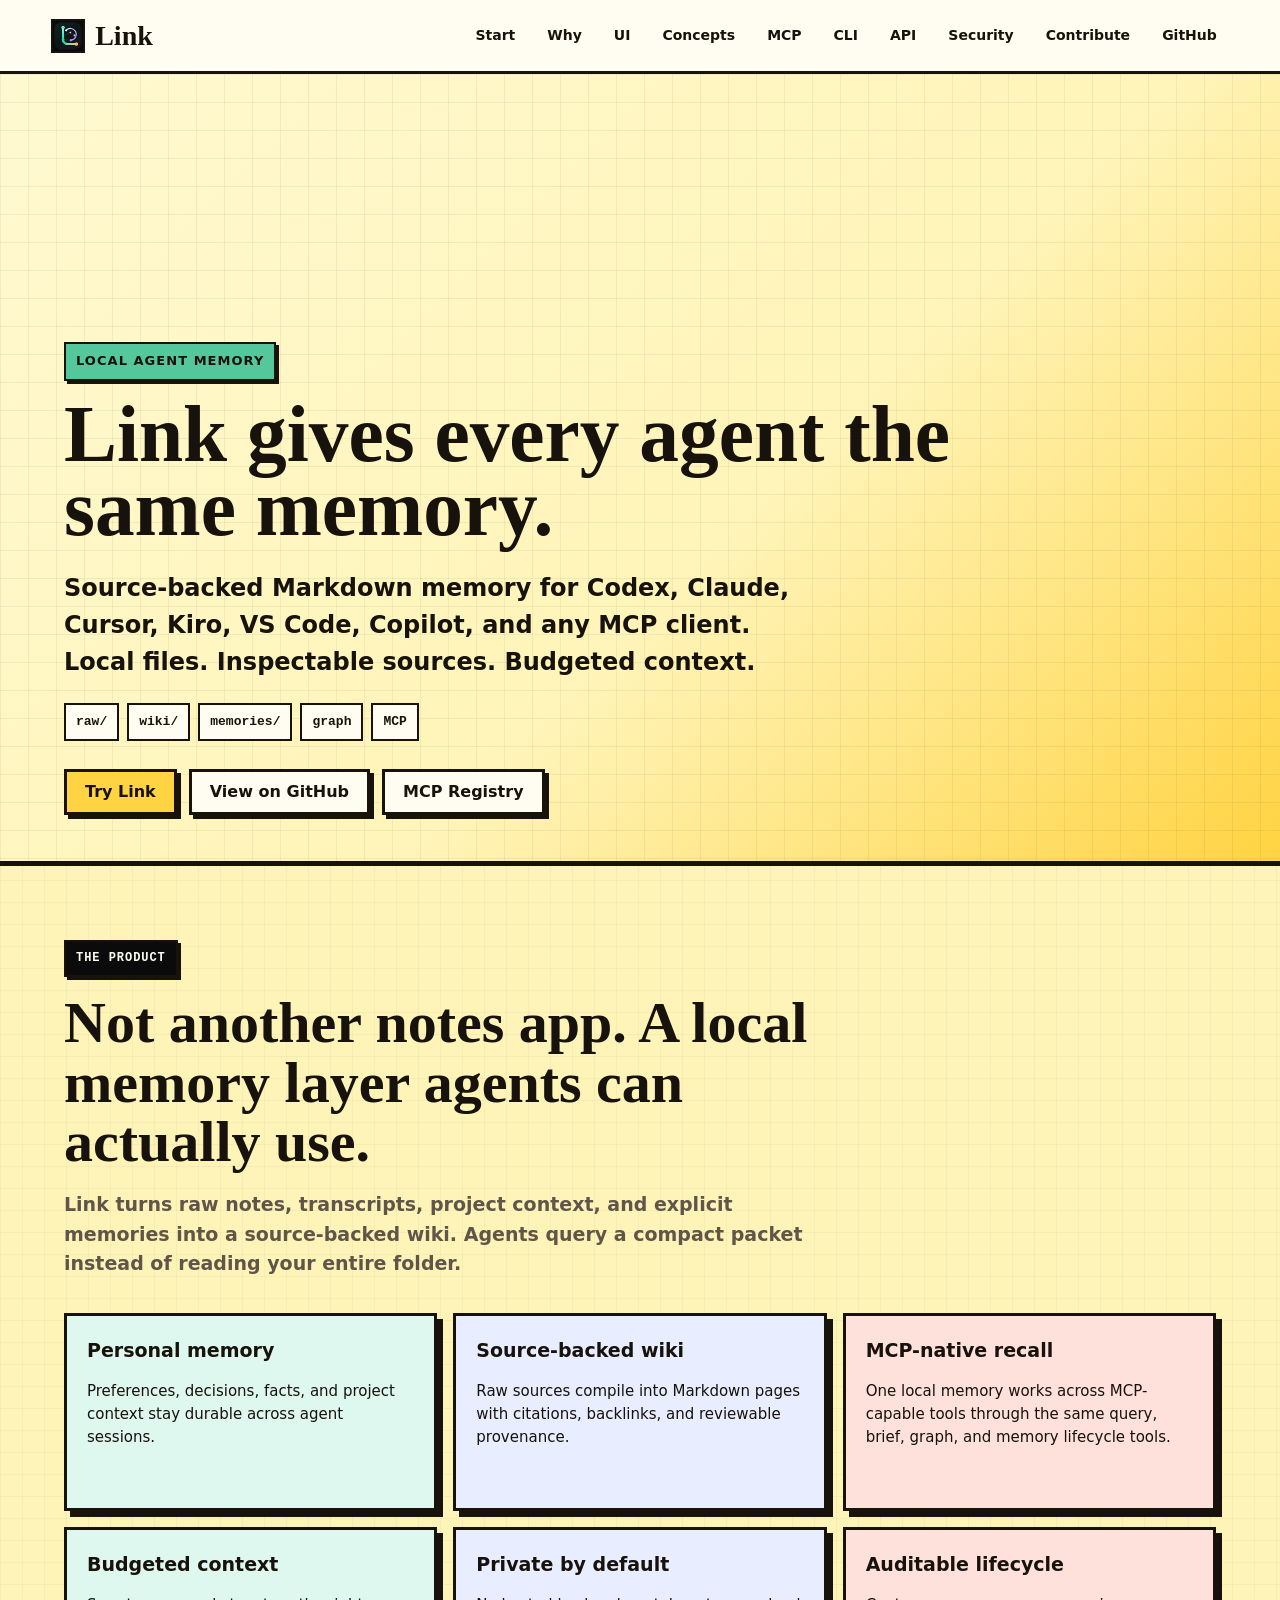
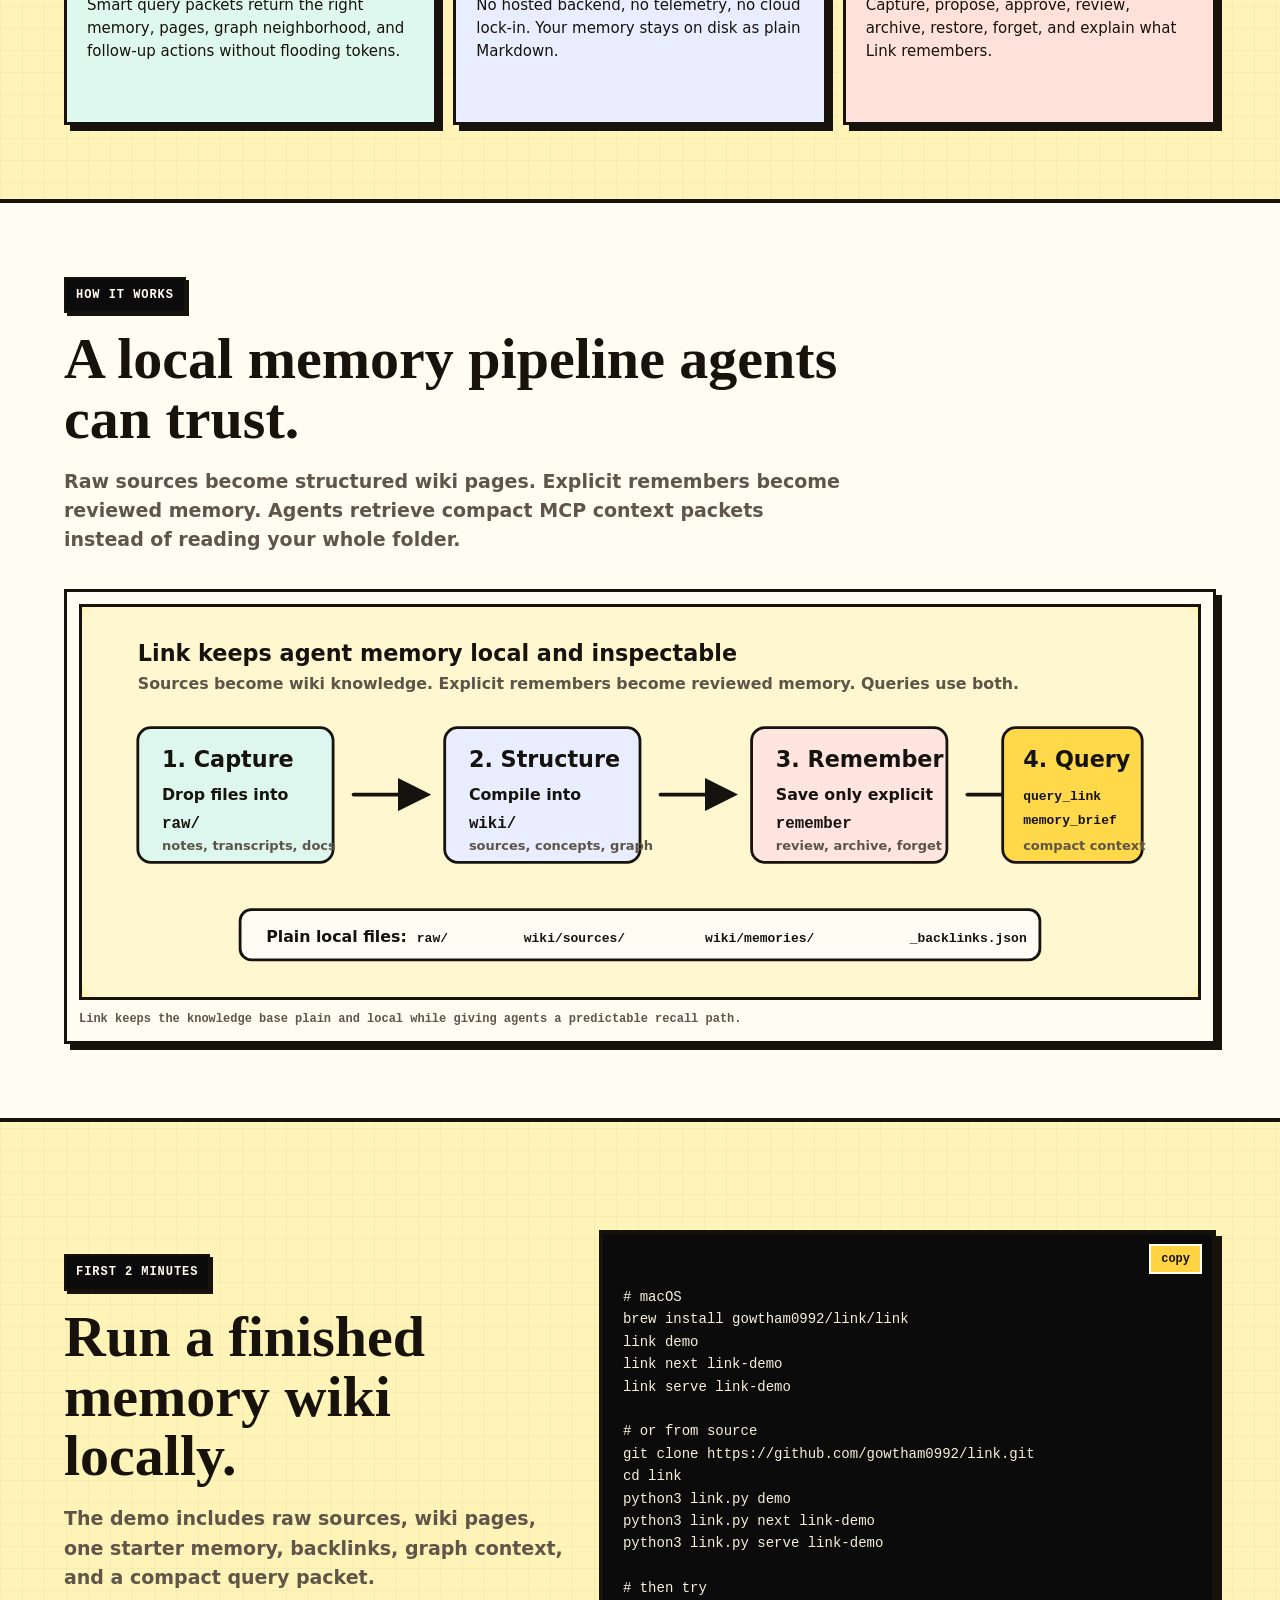
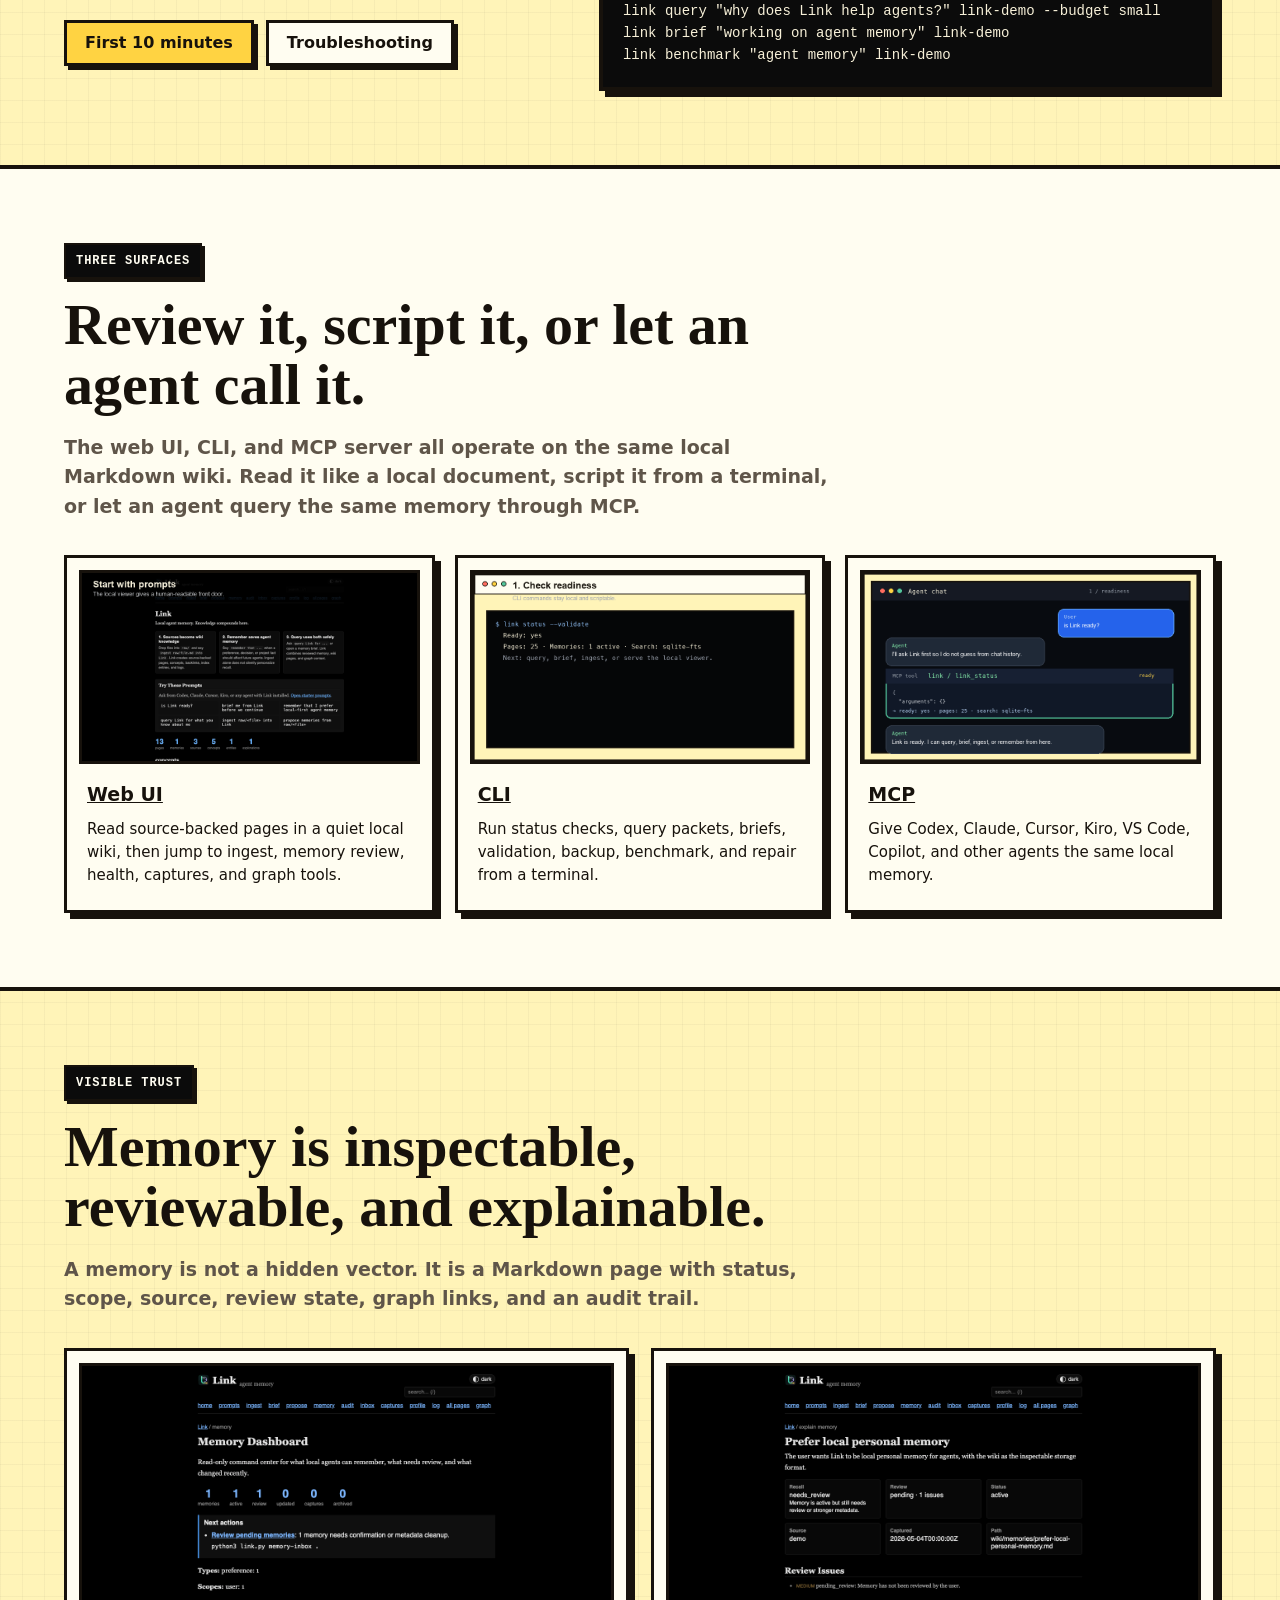
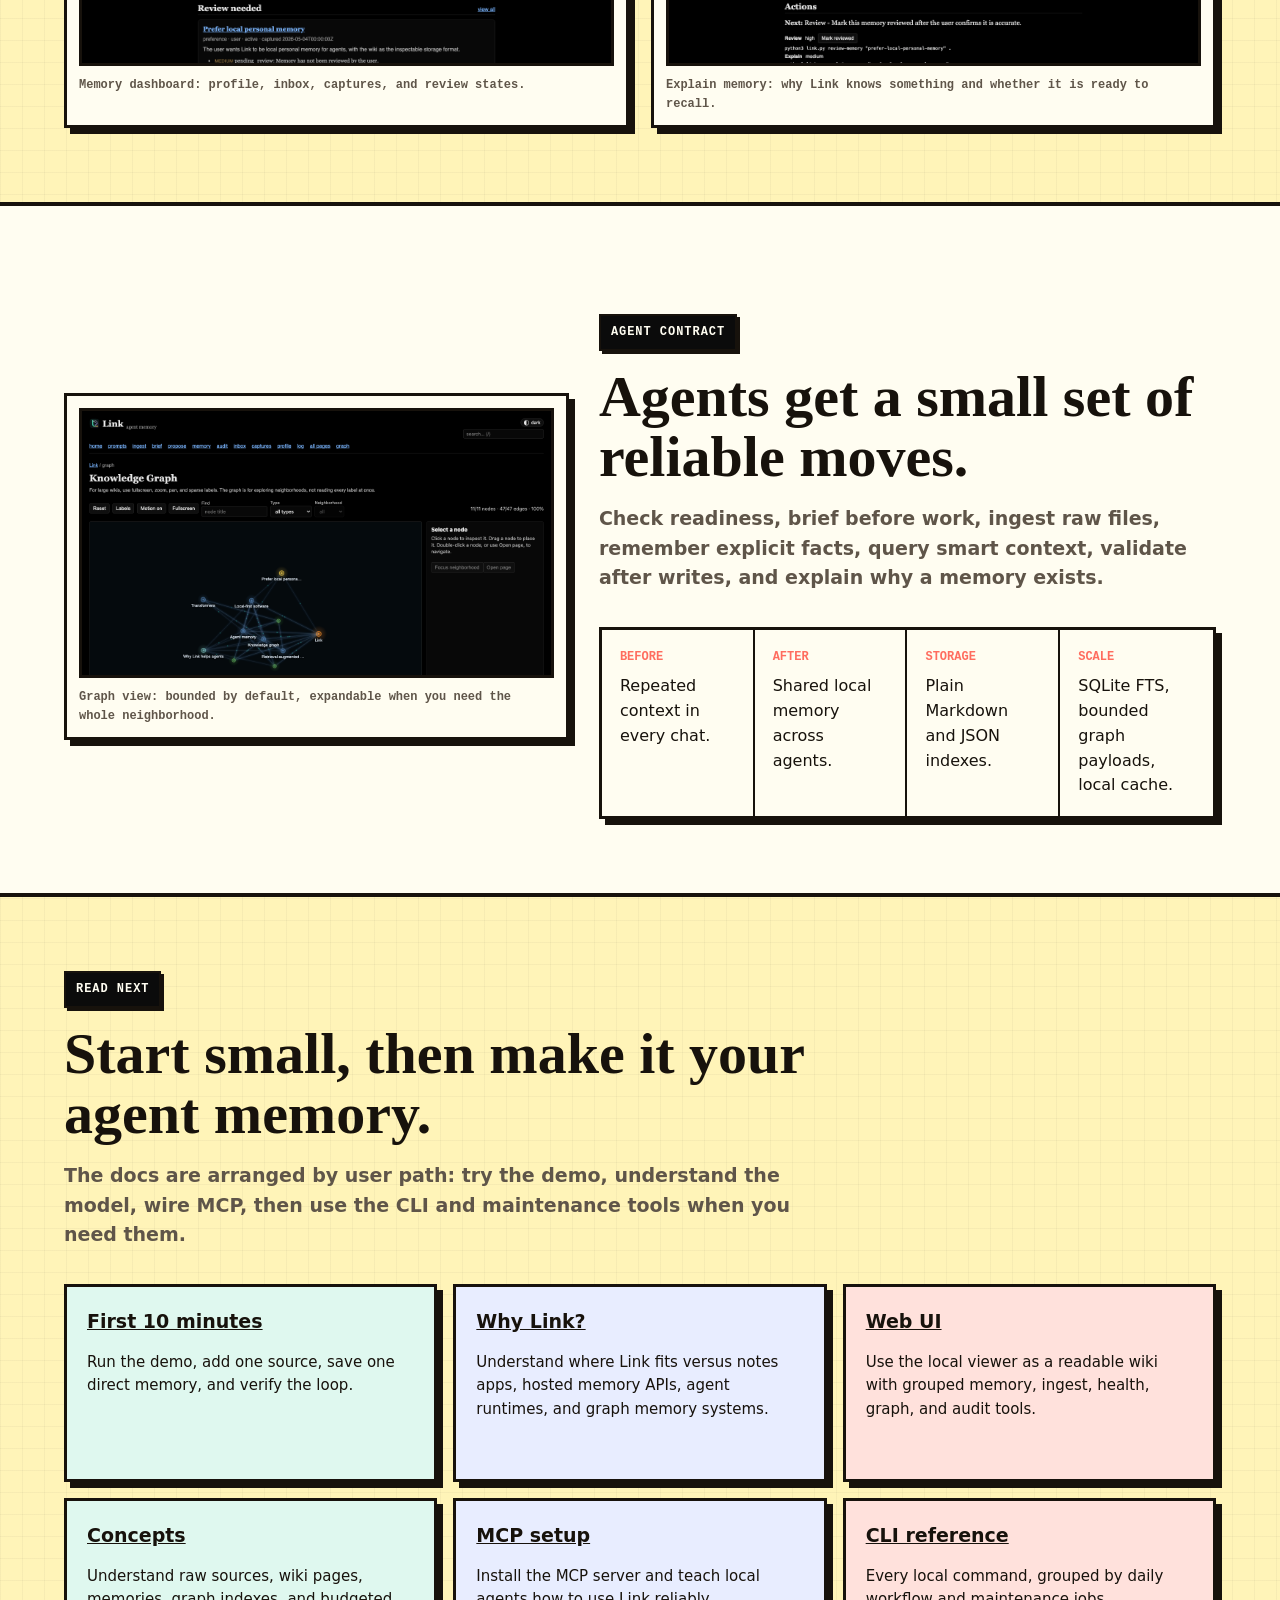
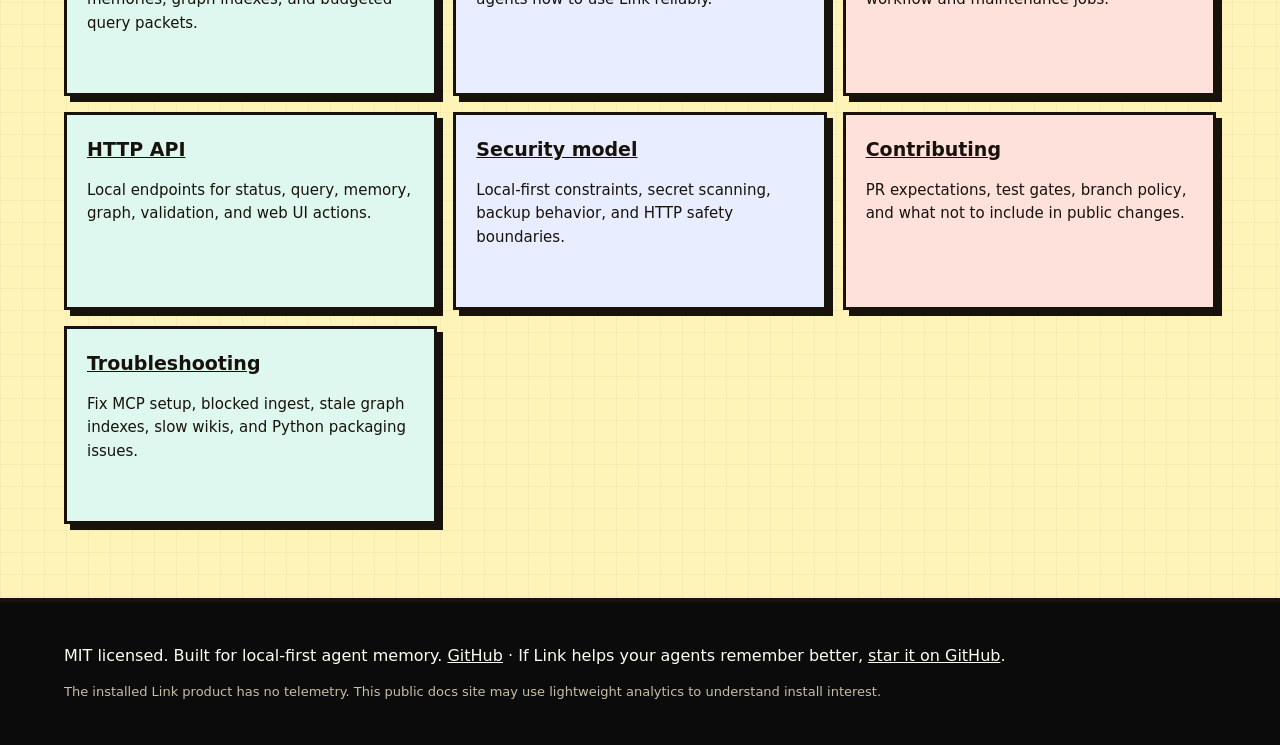
==== commit f0639d30: "Add privacy-safe docs analytics" ====
--- a/docs/index.html
+++ b/docs/index.html
@@ -6,6 +6,14 @@
   <meta name="description" content="Link is local, source-backed memory for LLM agents, stored as inspectable Markdown on your machine.">
   <title>Link - Local Agent Memory</title>
   <link rel="stylesheet" href="assets/site.css">
+  <link rel="icon" href="assets/logo.svg" type="image/svg+xml">
+  <link rel="apple-touch-icon" href="assets/logo-512.png">
+  <meta property="og:type" content="website">
+  <meta property="og:site_name" content="Link">
+  <meta property="og:image" content="https://gowtham0992.github.io/link/assets/logo-512.png">
+  <meta name="twitter:card" content="summary">
+  <meta name="twitter:image" content="https://gowtham0992.github.io/link/assets/logo-512.png">
+  <script src="assets/site.js" defer></script>
 </head>
 <body>
   <nav class="site-nav" aria-label="Main">
@@ -190,6 +198,7 @@
 
   <footer>
     <div class="section-inner">MIT licensed. Built for local-first agent memory. <a href="https://github.com/gowtham0992/link">GitHub</a> · If Link helps your agents remember better, <a href="https://github.com/gowtham0992/link">star it on GitHub</a>.</div>
+    <p class="analytics-note">The installed Link product has no telemetry. This public docs site may use lightweight analytics to understand install interest.</p>
   </footer>
 </body>
 </html>
--- a/docs/assets/site.css
+++ b/docs/assets/site.css
@@ -385,6 +385,7 @@
 }
 
 pre {
+  position: relative;
   overflow-x: auto;
   margin: 0;
   padding: 20px;
@@ -396,6 +397,29 @@
   box-shadow: var(--shadow);
 }
 
+pre.copy-ready {
+  padding-top: 52px;
+}
+
+.copy-command {
+  position: absolute;
+  top: 10px;
+  right: 10px;
+  min-height: 30px;
+  padding: 0 10px;
+  border: 2px solid var(--paper-2);
+  background: var(--yellow);
+  color: var(--ink);
+  font-family: "SFMono-Regular", Consolas, monospace;
+  font-size: 12px;
+  font-weight: 900;
+  cursor: pointer;
+}
+
+.copy-command:hover {
+  background: var(--green);
+}
+
 code { font-family: "SFMono-Regular", Consolas, monospace; }
 
 .compare,
@@ -533,6 +557,13 @@
 
 footer a {
   color: var(--paper-2);
+}
+
+.analytics-note {
+  max-width: 1160px;
+  margin: 14px auto 0;
+  color: #c7bea5;
+  font-size: 13px;
 }
 
 @media (max-width: 920px) {
